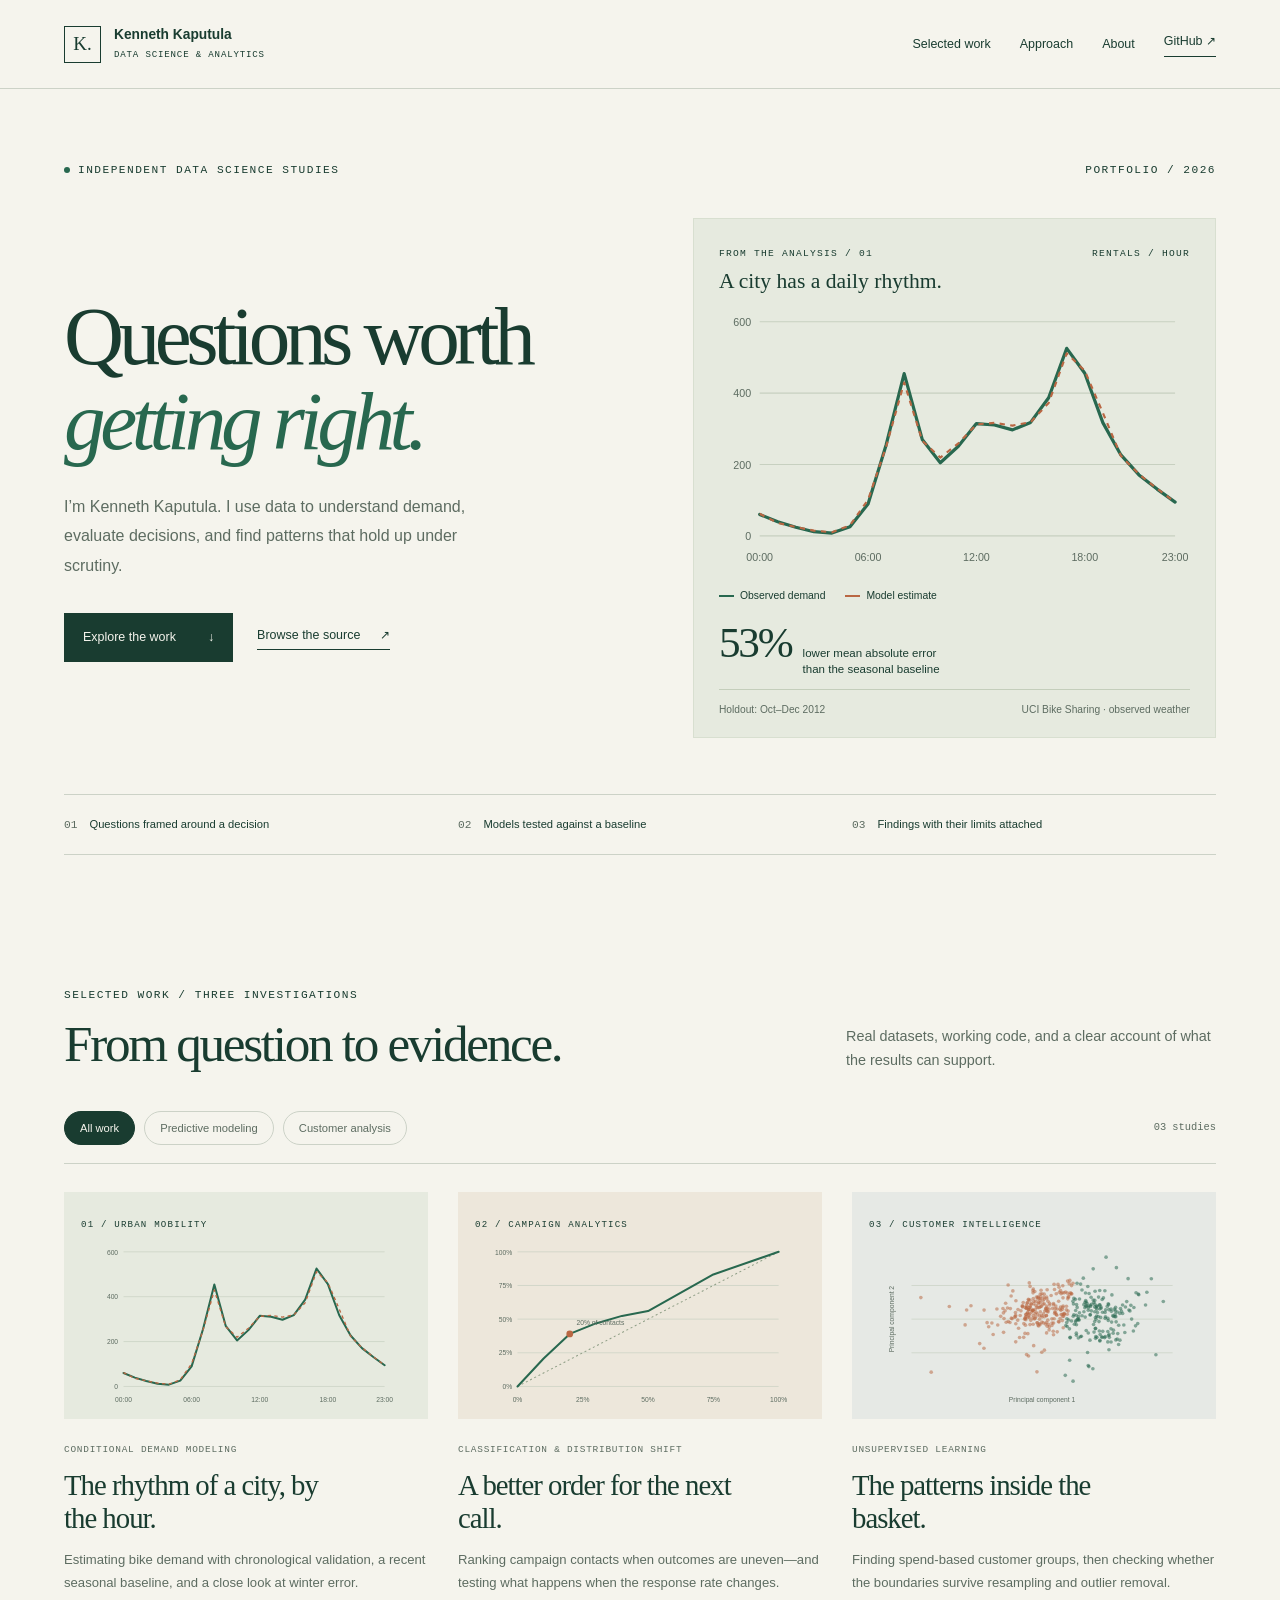
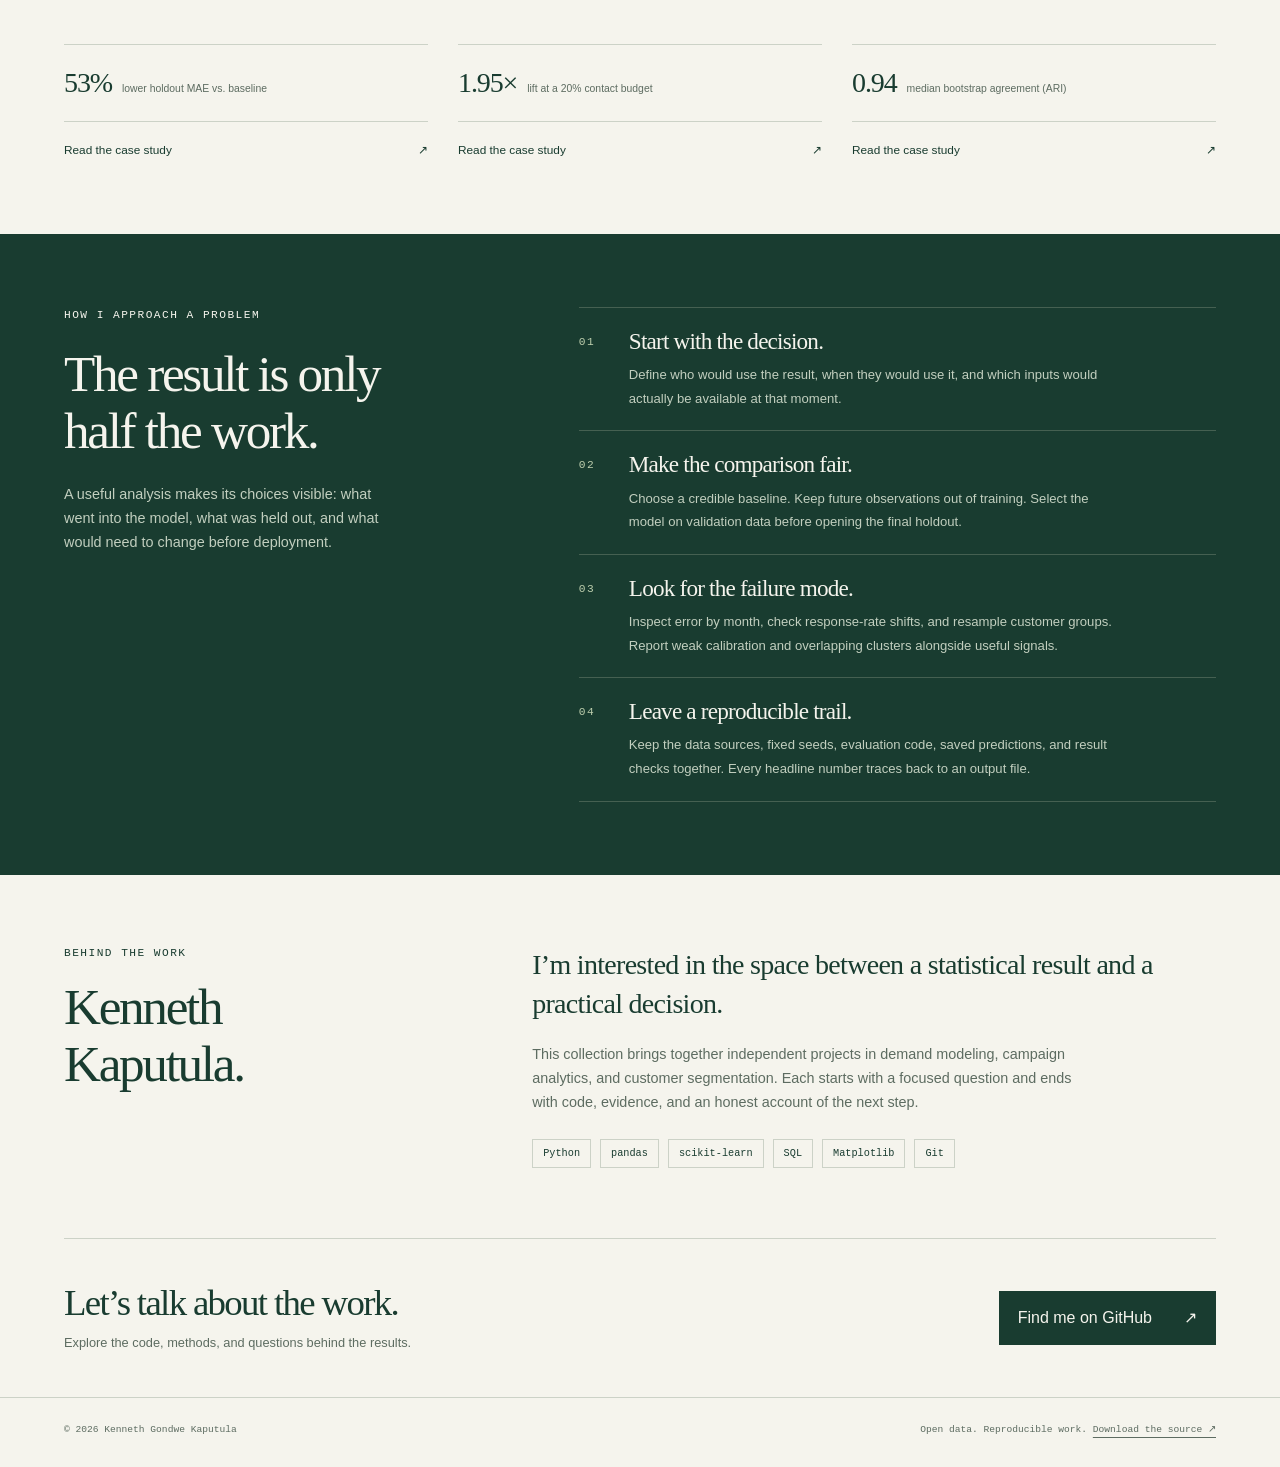
==== docs/index.html @ 3bc962b5 "Build data science portfolio with three reproducible studies" ====
<!doctype html><html lang="en"><head><meta charset="utf-8"><meta name="viewport" content="width=device-width,initial-scale=1"><title>Data science, with the evidence | Kenneth Kaputula</title><meta name="description" content="Three independent data science studies by Kenneth Kaputula. Demand modeling, campaign analytics, and customer segmentation with reproducible code and verified results."><meta name="theme-color" content="#193c30"><meta property="og:title" content="Data science, with the evidence | Kenneth Kaputula"><meta property="og:description" content="Three independent data science studies by Kenneth Kaputula. Demand modeling, campaign analytics, and customer segmentation with reproducible code and verified results."><meta property="og:type" content="website"><meta property="og:url" content="https://governorkaputula.github.io/data-science-portfolio/"><link rel="icon" href="favicon.svg" type="image/svg+xml"><link rel="stylesheet" href="styles.css"><script src="app.js" defer></script></head><body><a class="skip" href="#main">Skip to content</a><header class="header"><div class="wrap nav"><a class="brand" href="index.html" aria-label="Kenneth Kaputula, home"><span class="monogram" aria-hidden="true">K.</span><span>Kenneth Kaputula<small>Data science &amp; analytics</small></span></a><nav class="navlinks" aria-label="Main navigation"><a href="index.html#work">Selected work</a><a href="index.html#approach">Approach</a><a class="optional" href="index.html#about">About</a><a class="out" href="https://github.com/GovernorKaputula/data-science-portfolio" target="_blank" rel="noopener noreferrer">GitHub ↗</a></nav></div></header><main id="main"><div class="wrap"><section class="hero" aria-labelledby="hero-title"><div class="hero-meta eyebrow"><span><span class="dot"></span>Independent data science studies</span><span class="edition">Portfolio / 2026</span></div><div class="hero-grid"><div><h1 id="hero-title">Questions worth<br><em>getting right.</em></h1><p class="hero-intro">I’m Kenneth Kaputula. I use data to understand demand, evaluate decisions, and find patterns that hold up under scrutiny.</p><div class="hero-actions"><a class="button" href="#work">Explore the work <span aria-hidden="true">↓</span></a><a class="text-link" href="https://github.com/GovernorKaputula/data-science-portfolio" target="_blank" rel="noopener noreferrer">Browse the source <span aria-hidden="true">↗</span></a></div></div><figure class="visual"><div class="figure-top"><div><div class="eyebrow">From the analysis / 01</div><div class="figure-title">A city has a daily rhythm.</div></div><span class="eyebrow">Rentals / hour</span></div><svg class="chart" viewBox="0 0 440 260" role="img" aria-labelledby="hero-chart-title hero-chart-desc"><title id="hero-chart-title">Observed and modeled hourly bike demand</title><desc id="hero-chart-desc">Average hourly rentals in the October to December 2012 holdout. A morning peak and a larger evening peak are visible. The modeled profile follows both.</desc><line class="grid" x1="38" x2="426" y1="225.0" y2="225.0"/><text x="30" y="229.0" text-anchor="end">0</text><line class="grid" x1="38" x2="426" y1="158.33333333333334" y2="158.33333333333334"/><text x="30" y="162.33333333333334" text-anchor="end">200</text><line class="grid" x1="38" x2="426" y1="91.66666666666667" y2="91.66666666666667"/><text x="30" y="95.66666666666667" text-anchor="end">400</text><line class="grid" x1="38" x2="426" y1="25.0" y2="25.0"/><text x="30" y="29.0" text-anchor="end">600</text><text x="38.0" y="248" text-anchor="middle">00:00</text><text x="139.2173913043478" y="248" text-anchor="middle">06:00</text><text x="240.43478260869566" y="248" text-anchor="middle">12:00</text><text x="341.6521739130435" y="248" text-anchor="middle">18:00</text><text x="426.0" y="248" text-anchor="middle">23:00</text><polyline class="actual" points="38.00,204.97 54.87,211.86 71.74,216.91 88.61,221.10 105.48,222.36 122.35,216.37 139.22,195.14 156.09,140.08 172.96,73.46 189.83,134.88 206.70,156.71 223.57,141.33 240.43,120.10 257.30,121.43 274.17,125.97 291.04,118.99 307.91,96.04 324.78,49.81 341.65,73.05 358.52,119.21 375.39,149.38 392.26,168.03 409.13,181.28 426.00,193.51"/><polyline class="model" points="38.00,204.39 54.87,212.93 71.74,216.69 88.61,220.08 105.48,221.67 122.35,215.12 139.22,191.35 156.09,141.79 172.96,81.74 189.83,136.15 206.70,151.84 223.57,138.55 240.43,120.86 257.30,119.47 274.17,121.97 291.04,118.73 307.91,100.84 324.78,54.51 341.65,70.72 358.52,110.01 375.39,150.23 392.26,167.40 409.13,180.84 426.00,193.58"/></svg><div class="legend"><span>Observed demand</span><span class="orange">Model estimate</span></div><div class="hero-results"><strong>53%</strong><span>lower mean absolute error<br>than the seasonal baseline</span></div><figcaption class="figure-note"><span>Holdout: Oct–Dec 2012</span><span>UCI Bike Sharing · observed weather</span></figcaption></figure></div><div class="index-strip"><div><span>01</span>Questions framed around a decision</div><div><span>02</span>Models tested against a baseline</div><div><span>03</span>Findings with their limits attached</div></div></section><section class="section" id="work" aria-labelledby="work-title"><div class="section-head"><div><p class="eyebrow">Selected work / Three investigations</p><h2 id="work-title">From question to evidence.</h2></div><p>Real datasets, working code, and a clear account of what the results can support.</p></div><div class="filters" role="group" aria-label="Filter studies"><button class="filter" data-filter="all" aria-pressed="true">All work</button><button class="filter" data-filter="predictive" aria-pressed="false">Predictive modeling</button><button class="filter" data-filter="customer" aria-pressed="false">Customer analysis</button><span class="result-count" role="status" aria-live="polite">03 studies</span></div><div class="project-grid"><article class="project-card" data-category="predictive"><a class="card-art demand-art" href="demand.html" aria-label="Read The rhythm of a city, by the hour."><span class="eyebrow">01 / URBAN MOBILITY</span><svg class="chart" viewBox="0 0 440 260" role="img" aria-labelledby="card-demand-chart-title card-demand-chart-desc"><title id="card-demand-chart-title">Observed and modeled hourly bike demand</title><desc id="card-demand-chart-desc">Average hourly rentals in the October to December 2012 holdout. A morning peak and a larger evening peak are visible. The modeled profile follows both.</desc><line class="grid" x1="38" x2="426" y1="225.0" y2="225.0"/><text x="30" y="229.0" text-anchor="end">0</text><line class="grid" x1="38" x2="426" y1="158.33333333333334" y2="158.33333333333334"/><text x="30" y="162.33333333333334" text-anchor="end">200</text><line class="grid" x1="38" x2="426" y1="91.66666666666667" y2="91.66666666666667"/><text x="30" y="95.66666666666667" text-anchor="end">400</text><line class="grid" x1="38" x2="426" y1="25.0" y2="25.0"/><text x="30" y="29.0" text-anchor="end">600</text><text x="38.0" y="248" text-anchor="middle">00:00</text><text x="139.2173913043478" y="248" text-anchor="middle">06:00</text><text x="240.43478260869566" y="248" text-anchor="middle">12:00</text><text x="341.6521739130435" y="248" text-anchor="middle">18:00</text><text x="426.0" y="248" text-anchor="middle">23:00</text><polyline class="actual" points="38.00,204.97 54.87,211.86 71.74,216.91 88.61,221.10 105.48,222.36 122.35,216.37 139.22,195.14 156.09,140.08 172.96,73.46 189.83,134.88 206.70,156.71 223.57,141.33 240.43,120.10 257.30,121.43 274.17,125.97 291.04,118.99 307.91,96.04 324.78,49.81 341.65,73.05 358.52,119.21 375.39,149.38 392.26,168.03 409.13,181.28 426.00,193.51"/><polyline class="model" points="38.00,204.39 54.87,212.93 71.74,216.69 88.61,220.08 105.48,221.67 122.35,215.12 139.22,191.35 156.09,141.79 172.96,81.74 189.83,136.15 206.70,151.84 223.57,138.55 240.43,120.86 257.30,119.47 274.17,121.97 291.04,118.73 307.91,100.84 324.78,54.51 341.65,70.72 358.52,110.01 375.39,150.23 392.26,167.40 409.13,180.84 426.00,193.58"/></svg></a><div class="card-content"><div class="card-tag">Conditional demand modeling</div><h3><a href="demand.html">The rhythm of a city, by the hour.</a></h3><p>Estimating bike demand with chronological validation, a recent seasonal baseline, and a close look at winter error.</p><div class="card-metric"><strong>53%</strong><span>lower holdout MAE vs. baseline</span></div><a class="text-link" href="demand.html">Read the case study <span aria-hidden="true">↗</span></a></div></article><article class="project-card" data-category="predictive"><a class="card-art campaign-art" href="campaign.html" aria-label="Read A better order for the next call."><span class="eyebrow">02 / CAMPAIGN ANALYTICS</span><svg class="chart" viewBox="0 0 440 260" role="img" aria-labelledby="card-campaign-chart-title card-campaign-chart-desc"><title id="card-campaign-chart-title">Cumulative response gains</title><desc id="card-campaign-chart-desc">Selecting the highest-scoring 20 percent of holdout contacts captures 39 percent of observed responses. The diagonal represents random targeting.</desc><line class="grid" x1="38" x2="426" y1="225.0" y2="225.0"/><text x="30" y="229.0" text-anchor="end">0%</text><text x="38.0" y="248" text-anchor="middle">0%</text><line class="grid" x1="38" x2="426" y1="175.0" y2="175.0"/><text x="30" y="179.0" text-anchor="end">25%</text><text x="135.0" y="248" text-anchor="middle">25%</text><line class="grid" x1="38" x2="426" y1="125.0" y2="125.0"/><text x="30" y="129.0" text-anchor="end">50%</text><text x="232.0" y="248" text-anchor="middle">50%</text><line class="grid" x1="38" x2="426" y1="75.0" y2="75.0"/><text x="30" y="79.0" text-anchor="end">75%</text><text x="329.0" y="248" text-anchor="middle">75%</text><line class="grid" x1="38" x2="426" y1="25.0" y2="25.0"/><text x="30" y="29.0" text-anchor="end">100%</text><text x="426.0" y="248" text-anchor="middle">100%</text><line class="baseline" x1="38" x2="426" y1="225" y2="25"/><polyline class="actual" points="38,225 57.40,204.21 76.80,183.43 115.60,146.97 154.40,131.38 193.20,120.20 232.00,113.03 329.00,58.62 426.00,25.00"/><circle cx="115.60000000000001" cy="146.96850393700788" r="5" fill="#b96743"/><text x="125.60000000000001" y="133.96850393700788">20% of contacts</text></svg></a><div class="card-content"><div class="card-tag">Classification & distribution shift</div><h3><a href="campaign.html">A better order for the next call.</a></h3><p>Ranking campaign contacts when outcomes are uneven—and testing what happens when the response rate changes.</p><div class="card-metric"><strong>1.95×</strong><span>lift at a 20% contact budget</span></div><a class="text-link" href="campaign.html">Read the case study <span aria-hidden="true">↗</span></a></div></article><article class="project-card" data-category="customer"><a class="card-art segments-art" href="segments.html" aria-label="Read The patterns inside the basket."><span class="eyebrow">03 / CUSTOMER INTELLIGENCE</span><svg class="chart" viewBox="0 0 440 260" role="img" aria-labelledby="card-segments-chart-title card-segments-chart-desc"><title id="card-segments-chart-title">Two customer groups in spending space</title><desc id="card-segments-chart-desc">Two-dimensional principal component projection of 440 customer spend profiles. Green and terracotta show the two clusters. The projection retains 71.3 percent of variance; clusters overlap.</desc><line class="grid" x1="38" x2="426" y1="75.0" y2="75.0"/><line class="grid" x1="38" x2="426" y1="125.0" y2="125.0"/><line class="grid" x1="38" x2="426" y1="175.0" y2="175.0"/><circle cx="311.32" cy="122.61" r="2.7" fill="#28684f" opacity=".53"/><circle cx="313.37" cy="105.99" r="2.7" fill="#28684f" opacity=".53"/><circle cx="315.94" cy="92.25" r="2.7" fill="#28684f" opacity=".53"/><circle cx="234.71" cy="92.68" r="2.7" fill="#b96743" opacity=".53"/><circle cx="291.27" cy="81.72" r="2.7" fill="#28684f" opacity=".53"/><circle cx="294.15" cy="114.02" r="2.7" fill="#28684f" opacity=".53"/><circle cx="284.32" cy="125.71" r="2.7" fill="#28684f" opacity=".53"/><circle cx="303.43" cy="104.59" r="2.7" fill="#28684f" opacity=".53"/><circle cx="281.79" cy="129.03" r="2.7" fill="#28684f" opacity=".53"/><circle cx="339.70" cy="110.15" r="2.7" fill="#28684f" opacity=".53"/><circle cx="313.40" cy="105.65" r="2.7" fill="#28684f" opacity=".53"/><circle cx="234.05" cy="117.02" r="2.7" fill="#b96743" opacity=".53"/><circle cx="328.79" cy="106.09" r="2.7" fill="#28684f" opacity=".53"/><circle cx="310.27" cy="102.61" r="2.7" fill="#28684f" opacity=".53"/><circle cx="326.46" cy="111.16" r="2.7" fill="#28684f" opacity=".53"/><circle cx="241.45" cy="132.54" r="2.7" fill="#b96743" opacity=".53"/><circle cx="330.81" cy="149.24" r="2.7" fill="#28684f" opacity=".53"/><circle cx="268.20" cy="105.91" r="2.7" fill="#b96743" opacity=".53"/><circle cx="304.82" cy="92.46" r="2.7" fill="#28684f" opacity=".53"/><circle cx="282.34" cy="127.35" r="2.7" fill="#28684f" opacity=".53"/><circle cx="283.18" cy="103.36" r="2.7" fill="#28684f" opacity=".53"/><circle cx="210.49" cy="115.09" r="2.7" fill="#b96743" opacity=".53"/><circle cx="262.78" cy="75.35" r="2.7" fill="#b96743" opacity=".53"/><circle cx="359.82" cy="64.82" r="2.7" fill="#28684f" opacity=".53"/><circle cx="325.32" cy="82.91" r="2.7" fill="#28684f" opacity=".53"/><circle cx="283.04" cy="148.99" r="2.7" fill="#28684f" opacity=".53"/><circle cx="214.66" cy="107.53" r="2.7" fill="#b96743" opacity=".53"/><circle cx="206.15" cy="125.18" r="2.7" fill="#b96743" opacity=".53"/><circle cx="363.92" cy="104.47" r="2.7" fill="#28684f" opacity=".53"/><circle cx="243.53" cy="104.05" r="2.7" fill="#b96743" opacity=".53"/><circle cx="295.82" cy="100.04" r="2.7" fill="#28684f" opacity=".53"/><circle cx="262.05" cy="117.81" r="2.7" fill="#b96743" opacity=".53"/><circle cx="238.36" cy="129.92" r="2.7" fill="#b96743" opacity=".53"/><circle cx="260.25" cy="87.15" r="2.7" fill="#b96743" opacity=".53"/><circle cx="238.67" cy="145.49" r="2.7" fill="#b96743" opacity=".53"/><circle cx="309.20" cy="144.23" r="2.7" fill="#28684f" opacity=".53"/><circle cx="276.05" cy="87.74" r="2.7" fill="#b96743" opacity=".53"/><circle cx="319.55" cy="106.90" r="2.7" fill="#28684f" opacity=".53"/><circle cx="347.66" cy="156.23" r="2.7" fill="#28684f" opacity=".53"/><circle cx="181.55" cy="74.22" r="2.7" fill="#b96743" opacity=".53"/><circle cx="272.30" cy="72.31" r="2.7" fill="#b96743" opacity=".53"/><circle cx="281.44" cy="95.64" r="2.7" fill="#28684f" opacity=".53"/><circle cx="311.42" cy="153.57" r="2.7" fill="#28684f" opacity=".53"/><circle cx="334.49" cy="158.98" r="2.7" fill="#28684f" opacity=".53"/><circle cx="297.59" cy="141.96" r="2.7" fill="#28684f" opacity=".53"/><circle cx="357.77" cy="98.96" r="2.7" fill="#28684f" opacity=".53"/><circle cx="343.70" cy="114.42" r="2.7" fill="#28684f" opacity=".53"/><circle cx="394.32" cy="65.06" r="2.7" fill="#28684f" opacity=".53"/><circle cx="314.27" cy="115.13" r="2.7" fill="#28684f" opacity=".53"/><circle cx="361.00" cy="111.38" r="2.7" fill="#28684f" opacity=".53"/><circle cx="226.55" cy="101.98" r="2.7" fill="#b96743" opacity=".53"/><circle cx="282.90" cy="145.87" r="2.7" fill="#28684f" opacity=".53"/><circle cx="284.15" cy="107.61" r="2.7" fill="#28684f" opacity=".53"/><circle cx="321.74" cy="151.97" r="2.7" fill="#28684f" opacity=".53"/><circle cx="214.18" cy="96.83" r="2.7" fill="#b96743" opacity=".53"/><circle cx="279.25" cy="118.52" r="2.7" fill="#28684f" opacity=".53"/><circle cx="368.40" cy="107.74" r="2.7" fill="#28684f" opacity=".53"/><circle cx="337.58" cy="146.03" r="2.7" fill="#28684f" opacity=".53"/><circle cx="218.28" cy="123.40" r="2.7" fill="#b96743" opacity=".53"/><circle cx="308.47" cy="133.02" r="2.7" fill="#28684f" opacity=".53"/><circle cx="290.33" cy="150.49" r="2.7" fill="#28684f" opacity=".53"/><circle cx="387.71" cy="85.04" r="2.7" fill="#28684f" opacity=".53"/><circle cx="294.08" cy="103.54" r="2.7" fill="#28684f" opacity=".53"/><circle cx="330.32" cy="102.08" r="2.7" fill="#28684f" opacity=".53"/><circle cx="242.56" cy="110.00" r="2.7" fill="#b96743" opacity=".53"/><circle cx="401.12" cy="177.83" r="2.7" fill="#28684f" opacity=".53"/><circle cx="278.03" cy="217.10" r="2.7" fill="#28684f" opacity=".53"/><circle cx="312.29" cy="108.24" r="2.7" fill="#28684f" opacity=".53"/><circle cx="277.82" cy="98.43" r="2.7" fill="#28684f" opacity=".53"/><circle cx="225.95" cy="133.85" r="2.7" fill="#b96743" opacity=".53"/><circle cx="218.59" cy="85.89" r="2.7" fill="#b96743" opacity=".53"/><circle cx="299.92" cy="76.55" r="2.7" fill="#28684f" opacity=".53"/><circle cx="250.93" cy="114.14" r="2.7" fill="#b96743" opacity=".53"/><circle cx="270.60" cy="92.29" r="2.7" fill="#b96743" opacity=".53"/><circle cx="300.82" cy="108.26" r="2.7" fill="#28684f" opacity=".53"/><circle cx="51.90" cy="93.02" r="2.7" fill="#b96743" opacity=".53"/><circle cx="264.80" cy="117.38" r="2.7" fill="#b96743" opacity=".53"/><circle cx="349.95" cy="113.17" r="2.7" fill="#28684f" opacity=".53"/><circle cx="206.88" cy="123.18" r="2.7" fill="#b96743" opacity=".53"/><circle cx="271.50" cy="126.32" r="2.7" fill="#28684f" opacity=".53"/><circle cx="229.01" cy="133.15" r="2.7" fill="#b96743" opacity=".53"/><circle cx="331.36" cy="170.57" r="2.7" fill="#28684f" opacity=".53"/><circle cx="319.52" cy="108.83" r="2.7" fill="#28684f" opacity=".53"/><circle cx="222.72" cy="104.45" r="2.7" fill="#b96743" opacity=".53"/><circle cx="268.65" cy="129.96" r="2.7" fill="#28684f" opacity=".53"/><circle cx="412.10" cy="98.78" r="2.7" fill="#28684f" opacity=".53"/><circle cx="385.73" cy="104.07" r="2.7" fill="#28684f" opacity=".53"/><circle cx="293.29" cy="64.09" r="2.7" fill="#28684f" opacity=".53"/><circle cx="186.35" cy="123.50" r="2.7" fill="#b96743" opacity=".53"/><circle cx="262.05" cy="85.77" r="2.7" fill="#b96743" opacity=".53"/><circle cx="177.00" cy="112.72" r="2.7" fill="#b96743" opacity=".53"/><circle cx="238.77" cy="92.11" r="2.7" fill="#b96743" opacity=".53"/><circle cx="375.69" cy="88.83" r="2.7" fill="#28684f" opacity=".53"/><circle cx="213.00" cy="71.20" r="2.7" fill="#b96743" opacity=".53"/><circle cx="322.12" cy="143.12" r="2.7" fill="#28684f" opacity=".53"/><circle cx="273.00" cy="186.03" r="2.7" fill="#28684f" opacity=".53"/><circle cx="300.55" cy="194.04" r="2.7" fill="#28684f" opacity=".53"/><circle cx="145.63" cy="168.30" r="2.7" fill="#b96743" opacity=".53"/><circle cx="139.31" cy="161.33" r="2.7" fill="#b96743" opacity=".53"/><circle cx="212.86" cy="107.94" r="2.7" fill="#b96743" opacity=".53"/><circle cx="323.13" cy="93.47" r="2.7" fill="#28684f" opacity=".53"/><circle cx="337.16" cy="119.75" r="2.7" fill="#28684f" opacity=".53"/><circle cx="305.17" cy="112.82" r="2.7" fill="#28684f" opacity=".53"/><circle cx="273.27" cy="67.47" r="2.7" fill="#b96743" opacity=".53"/><circle cx="252.12" cy="115.46" r="2.7" fill="#b96743" opacity=".53"/><circle cx="221.68" cy="110.59" r="2.7" fill="#b96743" opacity=".53"/><circle cx="329.66" cy="143.36" r="2.7" fill="#28684f" opacity=".53"/><circle cx="330.88" cy="103.54" r="2.7" fill="#28684f" opacity=".53"/><circle cx="311.00" cy="139.00" r="2.7" fill="#28684f" opacity=".53"/><circle cx="299.61" cy="174.58" r="2.7" fill="#28684f" opacity=".53"/><circle cx="215.39" cy="101.90" r="2.7" fill="#b96743" opacity=".53"/><circle cx="334.52" cy="110.09" r="2.7" fill="#28684f" opacity=".53"/><circle cx="239.50" cy="81.37" r="2.7" fill="#b96743" opacity=".53"/><circle cx="233.35" cy="97.81" r="2.7" fill="#b96743" opacity=".53"/><circle cx="204.00" cy="100.38" r="2.7" fill="#b96743" opacity=".53"/><circle cx="212.02" cy="111.04" r="2.7" fill="#b96743" opacity=".53"/><circle cx="231.93" cy="121.76" r="2.7" fill="#b96743" opacity=".53"/><circle cx="258.58" cy="110.39" r="2.7" fill="#b96743" opacity=".53"/><circle cx="225.89" cy="94.97" r="2.7" fill="#b96743" opacity=".53"/><circle cx="224.22" cy="107.11" r="2.7" fill="#b96743" opacity=".53"/><circle cx="219.42" cy="102.28" r="2.7" fill="#b96743" opacity=".53"/><circle cx="221.68" cy="123.78" r="2.7" fill="#b96743" opacity=".53"/><circle cx="119.89" cy="111.48" r="2.7" fill="#b96743" opacity=".53"/><circle cx="291.34" cy="120.02" r="2.7" fill="#28684f" opacity=".53"/><circle cx="231.79" cy="87.37" r="2.7" fill="#b96743" opacity=".53"/><circle cx="255.66" cy="73.39" r="2.7" fill="#b96743" opacity=".53"/><circle cx="211.95" cy="96.63" r="2.7" fill="#b96743" opacity=".53"/><circle cx="308.78" cy="100.42" r="2.7" fill="#28684f" opacity=".53"/><circle cx="266.46" cy="208.46" r="2.7" fill="#28684f" opacity=".53"/><circle cx="211.64" cy="95.64" r="2.7" fill="#b96743" opacity=".53"/><circle cx="209.83" cy="101.07" r="2.7" fill="#b96743" opacity=".53"/><circle cx="159.32" cy="147.82" r="2.7" fill="#b96743" opacity=".53"/><circle cx="240.48" cy="126.54" r="2.7" fill="#b96743" opacity=".53"/><circle cx="204.90" cy="131.65" r="2.7" fill="#b96743" opacity=".53"/><circle cx="207.02" cy="123.82" r="2.7" fill="#b96743" opacity=".53"/><circle cx="215.25" cy="126.82" r="2.7" fill="#b96743" opacity=".53"/><circle cx="298.84" cy="101.84" r="2.7" fill="#28684f" opacity=".53"/><circle cx="273.79" cy="152.01" r="2.7" fill="#28684f" opacity=".53"/><circle cx="269.38" cy="117.77" r="2.7" fill="#b96743" opacity=".53"/><circle cx="264.10" cy="120.46" r="2.7" fill="#b96743" opacity=".53"/><circle cx="279.25" cy="94.22" r="2.7" fill="#28684f" opacity=".53"/><circle cx="262.75" cy="107.31" r="2.7" fill="#b96743" opacity=".53"/><circle cx="207.30" cy="133.98" r="2.7" fill="#b96743" opacity=".53"/><circle cx="202.61" cy="105.04" r="2.7" fill="#b96743" opacity=".53"/><circle cx="242.49" cy="141.01" r="2.7" fill="#b96743" opacity=".53"/><circle cx="365.06" cy="124.92" r="2.7" fill="#28684f" opacity=".53"/><circle cx="211.15" cy="121.68" r="2.7" fill="#b96743" opacity=".53"/><circle cx="253.19" cy="118.13" r="2.7" fill="#b96743" opacity=".53"/><circle cx="174.57" cy="115.74" r="2.7" fill="#b96743" opacity=".53"/><circle cx="208.69" cy="104.64" r="2.7" fill="#b96743" opacity=".53"/><circle cx="218.35" cy="111.57" r="2.7" fill="#b96743" opacity=".53"/><circle cx="246.80" cy="130.75" r="2.7" fill="#b96743" opacity=".53"/><circle cx="216.57" cy="114.50" r="2.7" fill="#b96743" opacity=".53"/><circle cx="264.97" cy="117.79" r="2.7" fill="#b96743" opacity=".53"/><circle cx="67.29" cy="203.82" r="2.7" fill="#b96743" opacity=".53"/><circle cx="353.46" cy="133.73" r="2.7" fill="#28684f" opacity=".53"/><circle cx="329.69" cy="123.82" r="2.7" fill="#28684f" opacity=".53"/><circle cx="226.02" cy="107.94" r="2.7" fill="#b96743" opacity=".53"/><circle cx="312.98" cy="120.52" r="2.7" fill="#28684f" opacity=".53"/><circle cx="329.66" cy="158.86" r="2.7" fill="#28684f" opacity=".53"/><circle cx="312.12" cy="125.16" r="2.7" fill="#28684f" opacity=".53"/><circle cx="126.35" cy="105.16" r="2.7" fill="#b96743" opacity=".53"/><circle cx="230.05" cy="106.36" r="2.7" fill="#b96743" opacity=".53"/><circle cx="347.59" cy="116.53" r="2.7" fill="#28684f" opacity=".53"/><circle cx="296.03" cy="121.98" r="2.7" fill="#28684f" opacity=".53"/><circle cx="335.74" cy="89.03" r="2.7" fill="#28684f" opacity=".53"/><circle cx="317.85" cy="109.66" r="2.7" fill="#28684f" opacity=".53"/><circle cx="269.31" cy="136.00" r="2.7" fill="#28684f" opacity=".53"/><circle cx="175.41" cy="124.15" r="2.7" fill="#b96743" opacity=".53"/><circle cx="192.46" cy="115.31" r="2.7" fill="#b96743" opacity=".53"/><circle cx="325.84" cy="151.02" r="2.7" fill="#28684f" opacity=".53"/><circle cx="374.10" cy="131.59" r="2.7" fill="#28684f" opacity=".53"/><circle cx="300.62" cy="145.67" r="2.7" fill="#28684f" opacity=".53"/><circle cx="338.00" cy="141.41" r="2.7" fill="#28684f" opacity=".53"/><circle cx="237.18" cy="132.36" r="2.7" fill="#b96743" opacity=".53"/><circle cx="331.64" cy="147.72" r="2.7" fill="#28684f" opacity=".53"/><circle cx="270.22" cy="94.85" r="2.7" fill="#b96743" opacity=".53"/><circle cx="239.09" cy="94.63" r="2.7" fill="#b96743" opacity=".53"/><circle cx="250.66" cy="116.49" r="2.7" fill="#b96743" opacity=".53"/><circle cx="248.99" cy="101.80" r="2.7" fill="#b96743" opacity=".53"/><circle cx="300.58" cy="111.75" r="2.7" fill="#28684f" opacity=".53"/><circle cx="342.41" cy="48.55" r="2.7" fill="#28684f" opacity=".53"/><circle cx="317.85" cy="157.52" r="2.7" fill="#28684f" opacity=".53"/><circle cx="327.05" cy="32.90" r="2.7" fill="#28684f" opacity=".53"/><circle cx="224.39" cy="203.32" r="2.7" fill="#b96743" opacity=".53"/><circle cx="210.43" cy="116.33" r="2.7" fill="#b96743" opacity=".53"/><circle cx="199.48" cy="119.67" r="2.7" fill="#b96743" opacity=".53"/><circle cx="273.59" cy="152.76" r="2.7" fill="#28684f" opacity=".53"/><circle cx="310.24" cy="114.06" r="2.7" fill="#28684f" opacity=".53"/><circle cx="334.35" cy="139.20" r="2.7" fill="#28684f" opacity=".53"/><circle cx="213.55" cy="111.06" r="2.7" fill="#b96743" opacity=".53"/><circle cx="152.68" cy="136.35" r="2.7" fill="#b96743" opacity=".53"/><circle cx="218.73" cy="132.58" r="2.7" fill="#b96743" opacity=".53"/><circle cx="320.45" cy="151.54" r="2.7" fill="#28684f" opacity=".53"/><circle cx="228.28" cy="120.18" r="2.7" fill="#b96743" opacity=".53"/><circle cx="257.67" cy="85.10" r="2.7" fill="#b96743" opacity=".53"/><circle cx="269.94" cy="68.44" r="2.7" fill="#b96743" opacity=".53"/><circle cx="315.45" cy="121.07" r="2.7" fill="#28684f" opacity=".53"/><circle cx="252.43" cy="105.47" r="2.7" fill="#b96743" opacity=".53"/><circle cx="231.72" cy="129.44" r="2.7" fill="#b96743" opacity=".53"/><circle cx="340.71" cy="112.72" r="2.7" fill="#28684f" opacity=".53"/><circle cx="351.62" cy="104.01" r="2.7" fill="#28684f" opacity=".53"/><circle cx="289.22" cy="72.96" r="2.7" fill="#28684f" opacity=".53"/><circle cx="211.88" cy="179.83" r="2.7" fill="#b96743" opacity=".53"/><circle cx="192.43" cy="121.31" r="2.7" fill="#b96743" opacity=".53"/><circle cx="345.82" cy="134.16" r="2.7" fill="#28684f" opacity=".53"/><circle cx="192.95" cy="131.83" r="2.7" fill="#b96743" opacity=".53"/><circle cx="283.07" cy="133.27" r="2.7" fill="#28684f" opacity=".53"/><circle cx="287.07" cy="126.28" r="2.7" fill="#28684f" opacity=".53"/><circle cx="341.47" cy="121.35" r="2.7" fill="#28684f" opacity=".53"/><circle cx="219.60" cy="98.43" r="2.7" fill="#b96743" opacity=".53"/><circle cx="374.89" cy="87.84" r="2.7" fill="#28684f" opacity=".53"/><circle cx="218.07" cy="111.77" r="2.7" fill="#b96743" opacity=".53"/><circle cx="303.33" cy="118.68" r="2.7" fill="#28684f" opacity=".53"/><circle cx="316.56" cy="128.65" r="2.7" fill="#28684f" opacity=".53"/><circle cx="334.98" cy="113.45" r="2.7" fill="#28684f" opacity=".53"/><circle cx="367.63" cy="142.69" r="2.7" fill="#28684f" opacity=".53"/><circle cx="210.43" cy="100.50" r="2.7" fill="#b96743" opacity=".53"/><circle cx="344.46" cy="146.46" r="2.7" fill="#28684f" opacity=".53"/><circle cx="166.13" cy="133.65" r="2.7" fill="#b96743" opacity=".53"/><circle cx="184.82" cy="109.38" r="2.7" fill="#b96743" opacity=".53"/><circle cx="313.40" cy="152.03" r="2.7" fill="#28684f" opacity=".53"/><circle cx="211.68" cy="111.12" r="2.7" fill="#b96743" opacity=".53"/><circle cx="259.45" cy="107.03" r="2.7" fill="#b96743" opacity=".53"/><circle cx="187.36" cy="124.35" r="2.7" fill="#b96743" opacity=".53"/><circle cx="260.25" cy="118.25" r="2.7" fill="#b96743" opacity=".53"/><circle cx="297.63" cy="99.53" r="2.7" fill="#28684f" opacity=".53"/><circle cx="221.61" cy="117.06" r="2.7" fill="#b96743" opacity=".53"/><circle cx="210.84" cy="146.56" r="2.7" fill="#b96743" opacity=".53"/><circle cx="240.72" cy="98.50" r="2.7" fill="#b96743" opacity=".53"/><circle cx="275.50" cy="86.93" r="2.7" fill="#b96743" opacity=".53"/><circle cx="286.23" cy="126.07" r="2.7" fill="#28684f" opacity=".53"/><circle cx="236.03" cy="113.04" r="2.7" fill="#b96743" opacity=".53"/><circle cx="235.40" cy="171.08" r="2.7" fill="#b96743" opacity=".53"/><circle cx="245.45" cy="89.84" r="2.7" fill="#b96743" opacity=".53"/><circle cx="267.26" cy="134.62" r="2.7" fill="#28684f" opacity=".53"/><circle cx="213.00" cy="122.83" r="2.7" fill="#b96743" opacity=".53"/><circle cx="186.04" cy="90.65" r="2.7" fill="#b96743" opacity=".53"/><circle cx="157.41" cy="130.80" r="2.7" fill="#b96743" opacity=".53"/><circle cx="250.45" cy="81.05" r="2.7" fill="#b96743" opacity=".53"/><circle cx="257.22" cy="77.54" r="2.7" fill="#b96743" opacity=".53"/><circle cx="229.29" cy="100.44" r="2.7" fill="#b96743" opacity=".53"/><circle cx="214.00" cy="105.69" r="2.7" fill="#b96743" opacity=".53"/><circle cx="281.89" cy="112.11" r="2.7" fill="#28684f" opacity=".53"/><circle cx="313.40" cy="110.33" r="2.7" fill="#28684f" opacity=".53"/><circle cx="335.36" cy="129.44" r="2.7" fill="#28684f" opacity=".53"/><circle cx="229.36" cy="114.28" r="2.7" fill="#b96743" opacity=".53"/><circle cx="145.84" cy="111.61" r="2.7" fill="#b96743" opacity=".53"/><circle cx="253.85" cy="119.16" r="2.7" fill="#b96743" opacity=".53"/><circle cx="239.57" cy="109.03" r="2.7" fill="#b96743" opacity=".53"/><circle cx="222.86" cy="121.41" r="2.7" fill="#b96743" opacity=".53"/><circle cx="371.59" cy="85.77" r="2.7" fill="#28684f" opacity=".53"/><circle cx="235.09" cy="95.19" r="2.7" fill="#b96743" opacity=".53"/><circle cx="295.58" cy="108.14" r="2.7" fill="#28684f" opacity=".53"/><circle cx="301.83" cy="86.93" r="2.7" fill="#28684f" opacity=".53"/><circle cx="177.87" cy="101.45" r="2.7" fill="#b96743" opacity=".53"/><circle cx="262.05" cy="127.17" r="2.7" fill="#b96743" opacity=".53"/><circle cx="249.16" cy="103.64" r="2.7" fill="#b96743" opacity=".53"/><circle cx="249.82" cy="73.17" r="2.7" fill="#b96743" opacity=".53"/><circle cx="271.50" cy="91.97" r="2.7" fill="#b96743" opacity=".53"/><circle cx="257.29" cy="129.05" r="2.7" fill="#b96743" opacity=".53"/><circle cx="173.84" cy="109.21" r="2.7" fill="#b96743" opacity=".53"/><circle cx="218.55" cy="112.84" r="2.7" fill="#b96743" opacity=".53"/><circle cx="258.72" cy="124.21" r="2.7" fill="#b96743" opacity=".53"/><circle cx="343.63" cy="154.67" r="2.7" fill="#28684f" opacity=".53"/><circle cx="317.64" cy="82.45" r="2.7" fill="#28684f" opacity=".53"/><circle cx="340.22" cy="121.25" r="2.7" fill="#28684f" opacity=".53"/><circle cx="235.16" cy="87.90" r="2.7" fill="#b96743" opacity=".53"/><circle cx="325.56" cy="115.01" r="2.7" fill="#28684f" opacity=".53"/><circle cx="170.51" cy="120.87" r="2.7" fill="#b96743" opacity=".53"/><circle cx="178.67" cy="129.60" r="2.7" fill="#b96743" opacity=".53"/><circle cx="238.43" cy="119.79" r="2.7" fill="#b96743" opacity=".53"/><circle cx="272.65" cy="139.45" r="2.7" fill="#28684f" opacity=".53"/><circle cx="221.23" cy="83.95" r="2.7" fill="#b96743" opacity=".53"/><circle cx="242.77" cy="136.57" r="2.7" fill="#b96743" opacity=".53"/><circle cx="174.78" cy="144.64" r="2.7" fill="#b96743" opacity=".53"/><circle cx="266.95" cy="84.72" r="2.7" fill="#b96743" opacity=".53"/><circle cx="180.65" cy="108.38" r="2.7" fill="#b96743" opacity=".53"/><circle cx="229.60" cy="94.28" r="2.7" fill="#b96743" opacity=".53"/><circle cx="305.38" cy="103.10" r="2.7" fill="#28684f" opacity=".53"/><circle cx="235.47" cy="121.45" r="2.7" fill="#b96743" opacity=".53"/><circle cx="297.52" cy="105.14" r="2.7" fill="#28684f" opacity=".53"/><circle cx="259.41" cy="82.57" r="2.7" fill="#b96743" opacity=".53"/><circle cx="230.51" cy="82.02" r="2.7" fill="#b96743" opacity=".53"/><circle cx="277.89" cy="71.69" r="2.7" fill="#b96743" opacity=".53"/><circle cx="197.08" cy="138.56" r="2.7" fill="#b96743" opacity=".53"/><circle cx="225.26" cy="130.45" r="2.7" fill="#b96743" opacity=".53"/><circle cx="229.78" cy="91.95" r="2.7" fill="#b96743" opacity=".53"/><circle cx="195.87" cy="126.56" r="2.7" fill="#b96743" opacity=".53"/><circle cx="117.66" cy="133.55" r="2.7" fill="#b96743" opacity=".53"/><circle cx="256.39" cy="128.77" r="2.7" fill="#b96743" opacity=".53"/><circle cx="238.29" cy="111.99" r="2.7" fill="#b96743" opacity=".53"/><circle cx="259.90" cy="111.89" r="2.7" fill="#b96743" opacity=".53"/><circle cx="325.77" cy="123.85" r="2.7" fill="#28684f" opacity=".53"/><circle cx="263.23" cy="105.55" r="2.7" fill="#b96743" opacity=".53"/><circle cx="263.44" cy="137.81" r="2.7" fill="#b96743" opacity=".53"/><circle cx="235.27" cy="102.18" r="2.7" fill="#b96743" opacity=".53"/><circle cx="282.93" cy="119.20" r="2.7" fill="#28684f" opacity=".53"/><circle cx="303.71" cy="118.56" r="2.7" fill="#28684f" opacity=".53"/><circle cx="219.53" cy="164.43" r="2.7" fill="#b96743" opacity=".53"/><circle cx="297.21" cy="106.07" r="2.7" fill="#28684f" opacity=".53"/><circle cx="330.39" cy="127.03" r="2.7" fill="#28684f" opacity=".53"/><circle cx="311.59" cy="138.82" r="2.7" fill="#28684f" opacity=".53"/><circle cx="303.12" cy="156.25" r="2.7" fill="#28684f" opacity=".53"/><circle cx="354.95" cy="144.80" r="2.7" fill="#28684f" opacity=".53"/><circle cx="317.81" cy="156.53" r="2.7" fill="#28684f" opacity=".53"/><circle cx="341.19" cy="107.53" r="2.7" fill="#28684f" opacity=".53"/><circle cx="237.45" cy="109.50" r="2.7" fill="#b96743" opacity=".53"/><circle cx="224.32" cy="130.53" r="2.7" fill="#b96743" opacity=".53"/><circle cx="342.03" cy="129.05" r="2.7" fill="#28684f" opacity=".53"/><circle cx="218.94" cy="94.36" r="2.7" fill="#b96743" opacity=".53"/><circle cx="240.03" cy="113.27" r="2.7" fill="#b96743" opacity=".53"/><circle cx="317.08" cy="142.57" r="2.7" fill="#28684f" opacity=".53"/><circle cx="200.59" cy="112.66" r="2.7" fill="#b96743" opacity=".53"/><circle cx="262.16" cy="110.25" r="2.7" fill="#b96743" opacity=".53"/><circle cx="338.03" cy="120.89" r="2.7" fill="#28684f" opacity=".53"/><circle cx="207.12" cy="107.90" r="2.7" fill="#b96743" opacity=".53"/><circle cx="275.81" cy="127.78" r="2.7" fill="#28684f" opacity=".53"/><circle cx="233.67" cy="130.57" r="2.7" fill="#b96743" opacity=".53"/><circle cx="355.89" cy="107.05" r="2.7" fill="#28684f" opacity=".53"/><circle cx="246.59" cy="134.44" r="2.7" fill="#b96743" opacity=".53"/><circle cx="238.84" cy="105.51" r="2.7" fill="#b96743" opacity=".53"/><circle cx="223.07" cy="114.95" r="2.7" fill="#b96743" opacity=".53"/><circle cx="262.75" cy="121.17" r="2.7" fill="#b96743" opacity=".53"/><circle cx="229.08" cy="96.61" r="2.7" fill="#b96743" opacity=".53"/><circle cx="307.95" cy="50.25" r="2.7" fill="#28684f" opacity=".53"/><circle cx="218.14" cy="112.03" r="2.7" fill="#b96743" opacity=".53"/><circle cx="204.69" cy="152.05" r="2.7" fill="#b96743" opacity=".53"/><circle cx="229.39" cy="87.90" r="2.7" fill="#b96743" opacity=".53"/><circle cx="237.73" cy="108.87" r="2.7" fill="#b96743" opacity=".53"/><circle cx="233.53" cy="102.99" r="2.7" fill="#b96743" opacity=".53"/><circle cx="348.49" cy="109.36" r="2.7" fill="#28684f" opacity=".53"/><circle cx="225.99" cy="91.83" r="2.7" fill="#b96743" opacity=".53"/><circle cx="370.86" cy="134.93" r="2.7" fill="#28684f" opacity=".53"/><circle cx="218.90" cy="80.26" r="2.7" fill="#b96743" opacity=".53"/><circle cx="310.31" cy="97.20" r="2.7" fill="#28684f" opacity=".53"/><circle cx="207.89" cy="118.09" r="2.7" fill="#b96743" opacity=".53"/><circle cx="222.45" cy="98.64" r="2.7" fill="#b96743" opacity=".53"/><circle cx="192.85" cy="158.76" r="2.7" fill="#b96743" opacity=".53"/><circle cx="243.15" cy="101.37" r="2.7" fill="#b96743" opacity=".53"/><circle cx="318.30" cy="147.76" r="2.7" fill="#28684f" opacity=".53"/><circle cx="318.99" cy="122.45" r="2.7" fill="#28684f" opacity=".53"/><circle cx="311.84" cy="150.86" r="2.7" fill="#28684f" opacity=".53"/><circle cx="324.90" cy="152.38" r="2.7" fill="#28684f" opacity=".53"/><circle cx="207.92" cy="125.75" r="2.7" fill="#b96743" opacity=".53"/><circle cx="289.22" cy="151.10" r="2.7" fill="#28684f" opacity=".53"/><circle cx="321.84" cy="114.77" r="2.7" fill="#28684f" opacity=".53"/><circle cx="307.91" cy="96.51" r="2.7" fill="#28684f" opacity=".53"/><circle cx="246.63" cy="124.59" r="2.7" fill="#b96743" opacity=".53"/><circle cx="340.64" cy="117.48" r="2.7" fill="#28684f" opacity=".53"/><circle cx="212.54" cy="118.76" r="2.7" fill="#b96743" opacity=".53"/><circle cx="351.69" cy="116.61" r="2.7" fill="#28684f" opacity=".53"/><circle cx="198.54" cy="152.29" r="2.7" fill="#b96743" opacity=".53"/><circle cx="345.75" cy="162.77" r="2.7" fill="#28684f" opacity=".53"/><circle cx="269.70" cy="86.38" r="2.7" fill="#b96743" opacity=".53"/><circle cx="209.00" cy="177.64" r="2.7" fill="#b96743" opacity=".53"/><circle cx="94.18" cy="106.20" r="2.7" fill="#b96743" opacity=".53"/><circle cx="307.46" cy="198.68" r="2.7" fill="#28684f" opacity=".53"/><circle cx="278.66" cy="102.35" r="2.7" fill="#28684f" opacity=".53"/><circle cx="254.51" cy="143.84" r="2.7" fill="#b96743" opacity=".53"/><circle cx="230.89" cy="105.71" r="2.7" fill="#b96743" opacity=".53"/><circle cx="181.83" cy="128.57" r="2.7" fill="#b96743" opacity=".53"/><circle cx="226.82" cy="135.21" r="2.7" fill="#b96743" opacity=".53"/><circle cx="248.99" cy="148.24" r="2.7" fill="#b96743" opacity=".53"/><circle cx="214.07" cy="133.08" r="2.7" fill="#b96743" opacity=".53"/><circle cx="310.10" cy="106.86" r="2.7" fill="#28684f" opacity=".53"/><circle cx="218.80" cy="119.65" r="2.7" fill="#b96743" opacity=".53"/><circle cx="184.23" cy="130.05" r="2.7" fill="#b96743" opacity=".53"/><circle cx="202.92" cy="106.97" r="2.7" fill="#b96743" opacity=".53"/><circle cx="150.32" cy="130.19" r="2.7" fill="#b96743" opacity=".53"/><circle cx="263.09" cy="93.39" r="2.7" fill="#b96743" opacity=".53"/><circle cx="225.95" cy="92.88" r="2.7" fill="#b96743" opacity=".53"/><circle cx="251.49" cy="109.36" r="2.7" fill="#b96743" opacity=".53"/><circle cx="296.79" cy="97.48" r="2.7" fill="#28684f" opacity=".53"/><circle cx="225.50" cy="117.50" r="2.7" fill="#b96743" opacity=".53"/><circle cx="206.60" cy="146.22" r="2.7" fill="#b96743" opacity=".53"/><circle cx="317.71" cy="104.25" r="2.7" fill="#28684f" opacity=".53"/><circle cx="226.79" cy="99.93" r="2.7" fill="#b96743" opacity=".53"/><circle cx="228.25" cy="131.93" r="2.7" fill="#b96743" opacity=".53"/><circle cx="285.89" cy="153.00" r="2.7" fill="#28684f" opacity=".53"/><circle cx="209.49" cy="107.15" r="2.7" fill="#b96743" opacity=".53"/><circle cx="223.59" cy="92.23" r="2.7" fill="#b96743" opacity=".53"/><circle cx="296.52" cy="86.24" r="2.7" fill="#28684f" opacity=".53"/><circle cx="228.14" cy="125.10" r="2.7" fill="#b96743" opacity=".53"/><circle cx="310.73" cy="83.62" r="2.7" fill="#28684f" opacity=".53"/><circle cx="202.89" cy="105.89" r="2.7" fill="#b96743" opacity=".53"/><circle cx="249.89" cy="124.49" r="2.7" fill="#b96743" opacity=".53"/><circle cx="216.23" cy="102.97" r="2.7" fill="#b96743" opacity=".53"/><circle cx="192.64" cy="119.22" r="2.7" fill="#b96743" opacity=".53"/><circle cx="208.72" cy="108.67" r="2.7" fill="#b96743" opacity=".53"/><circle cx="209.00" cy="109.19" r="2.7" fill="#b96743" opacity=".53"/><circle cx="231.34" cy="119.61" r="2.7" fill="#b96743" opacity=".53"/><circle cx="248.57" cy="142.99" r="2.7" fill="#b96743" opacity=".53"/><circle cx="253.05" cy="87.29" r="2.7" fill="#b96743" opacity=".53"/><circle cx="208.41" cy="117.95" r="2.7" fill="#b96743" opacity=".53"/><circle cx="213.73" cy="117.14" r="2.7" fill="#b96743" opacity=".53"/><circle cx="317.60" cy="103.58" r="2.7" fill="#28684f" opacity=".53"/><circle cx="193.12" cy="97.69" r="2.7" fill="#b96743" opacity=".53"/><circle cx="164.91" cy="110.01" r="2.7" fill="#b96743" opacity=".53"/><circle cx="191.18" cy="122.02" r="2.7" fill="#b96743" opacity=".53"/><circle cx="196.22" cy="110.82" r="2.7" fill="#b96743" opacity=".53"/><circle cx="214.14" cy="76.37" r="2.7" fill="#b96743" opacity=".53"/><circle cx="220.50" cy="124.74" r="2.7" fill="#b96743" opacity=".53"/><circle cx="279.94" cy="132.60" r="2.7" fill="#28684f" opacity=".53"/><circle cx="256.63" cy="98.41" r="2.7" fill="#b96743" opacity=".53"/><circle cx="208.06" cy="121.05" r="2.7" fill="#b96743" opacity=".53"/><circle cx="264.66" cy="85.95" r="2.7" fill="#b96743" opacity=".53"/><circle cx="331.19" cy="110.82" r="2.7" fill="#28684f" opacity=".53"/><circle cx="278.31" cy="120.68" r="2.7" fill="#28684f" opacity=".53"/><circle cx="287.59" cy="95.11" r="2.7" fill="#28684f" opacity=".53"/><circle cx="268.20" cy="111.32" r="2.7" fill="#b96743" opacity=".53"/><circle cx="254.30" cy="109.86" r="2.7" fill="#b96743" opacity=".53"/><circle cx="301.55" cy="195.52" r="2.7" fill="#28684f" opacity=".53"/><circle cx="274.18" cy="85.75" r="2.7" fill="#b96743" opacity=".53"/><circle cx="240.79" cy="114.22" r="2.7" fill="#b96743" opacity=".53"/><circle cx="303.92" cy="106.30" r="2.7" fill="#28684f" opacity=".53"/><circle cx="326.19" cy="121.43" r="2.7" fill="#28684f" opacity=".53"/><circle cx="310.24" cy="128.55" r="2.7" fill="#28684f" opacity=".53"/><circle cx="341.54" cy="155.90" r="2.7" fill="#28684f" opacity=".53"/><circle cx="264.80" cy="116.29" r="2.7" fill="#b96743" opacity=".53"/><circle cx="331.95" cy="152.09" r="2.7" fill="#28684f" opacity=".53"/><circle cx="300.30" cy="105.55" r="2.7" fill="#28684f" opacity=".53"/><circle cx="247.67" cy="109.07" r="2.7" fill="#b96743" opacity=".53"/><circle cx="270.67" cy="113.09" r="2.7" fill="#b96743" opacity=".53"/><circle cx="285.26" cy="124.25" r="2.7" fill="#28684f" opacity=".53"/><circle cx="218.42" cy="82.61" r="2.7" fill="#b96743" opacity=".53"/><circle cx="321.25" cy="95.78" r="2.7" fill="#28684f" opacity=".53"/><circle cx="275.81" cy="75.15" r="2.7" fill="#b96743" opacity=".53"/><circle cx="268.93" cy="124.59" r="2.7" fill="#28684f" opacity=".53"/><circle cx="239.68" cy="135.50" r="2.7" fill="#b96743" opacity=".53"/><circle cx="286.30" cy="121.37" r="2.7" fill="#28684f" opacity=".53"/><circle cx="273.41" cy="87.98" r="2.7" fill="#b96743" opacity=".53"/><circle cx="249.09" cy="130.86" r="2.7" fill="#b96743" opacity=".53"/><circle cx="238.29" cy="119.61" r="2.7" fill="#b96743" opacity=".53"/><circle cx="287.52" cy="115.68" r="2.7" fill="#28684f" opacity=".53"/><circle cx="283.94" cy="71.75" r="2.7" fill="#28684f" opacity=".53"/><circle cx="188.57" cy="83.08" r="2.7" fill="#b96743" opacity=".53"/><circle cx="362.49" cy="112.74" r="2.7" fill="#28684f" opacity=".53"/><circle cx="228.21" cy="107.65" r="2.7" fill="#b96743" opacity=".53"/><circle cx="231.55" cy="174.20" r="2.7" fill="#b96743" opacity=".53"/><text x="232.0" y="248" text-anchor="middle">Principal component 1</text><text transform="translate(12 125.0) rotate(-90)" text-anchor="middle">Principal component 2</text></svg></a><div class="card-content"><div class="card-tag">Unsupervised learning</div><h3><a href="segments.html">The patterns inside the basket.</a></h3><p>Finding spend-based customer groups, then checking whether the boundaries survive resampling and outlier removal.</p><div class="card-metric"><strong>0.94</strong><span>median bootstrap agreement (ARI)</span></div><a class="text-link" href="segments.html">Read the case study <span aria-hidden="true">↗</span></a></div></article></div></section></div><section id="approach" class="approach" aria-labelledby="approach-title"><div class="wrap approach-grid"><div><p class="eyebrow">How I approach a problem</p><h2 id="approach-title">The result is only<br>half the work.</h2><p class="approach-intro">A useful analysis makes its choices visible: what went into the model, what was held out, and what would need to change before deployment.</p></div><div><div class="method-row"><span class="eyebrow">01</span><div><h3>Start with the decision.</h3><p>Define who would use the result, when they would use it, and which inputs would actually be available at that moment.</p></div></div><div class="method-row"><span class="eyebrow">02</span><div><h3>Make the comparison fair.</h3><p>Choose a credible baseline. Keep future observations out of training. Select the model on validation data before opening the final holdout.</p></div></div><div class="method-row"><span class="eyebrow">03</span><div><h3>Look for the failure mode.</h3><p>Inspect error by month, check response-rate shifts, and resample customer groups. Report weak calibration and overlapping clusters alongside useful signals.</p></div></div><div class="method-row"><span class="eyebrow">04</span><div><h3>Leave a reproducible trail.</h3><p>Keep the data sources, fixed seeds, evaluation code, saved predictions, and result checks together. Every headline number traces back to an output file.</p></div></div></div></div></section><div class="wrap"><section id="about" class="section about" aria-labelledby="about-title"><div><p class="eyebrow">Behind the work</p><h2 id="about-title">Kenneth<br>Kaputula.</h2></div><div><p class="lead">I’m interested in the space between a statistical result and a practical decision.</p><p>This collection brings together independent projects in demand modeling, campaign analytics, and customer segmentation. Each starts with a focused question and ends with code, evidence, and an honest account of the next step.</p><div class="stack" aria-label="Tools used in these studies"><span>Python</span><span>pandas</span><span>scikit-learn</span><span>SQL</span><span>Matplotlib</span><span>Git</span></div></div></section><section class="contact" aria-label="Connect"><div><h2>Let’s talk about the work.</h2><p>Explore the code, methods, and questions behind the results.</p></div><a class="button" href="https://github.com/GovernorKaputula" target="_blank" rel="noopener noreferrer">Find me on GitHub <span aria-hidden="true">↗</span></a></section></div></main><footer class="footer"><div class="wrap"><span>© 2026 Kenneth Gondwe Kaputula</span><span>Open data. Reproducible work. <a href="downloads/portfolio-source.zip" download>Download the source ↗</a></span></div></footer></body></html>
---- docs/styles.css ----
@charset "UTF-8";
:root{--paper:#f5f4ed;--ink:#193c30;--muted:#5d6c61;--rule:#ccd2c7;--green:#28684f;--soft:#e6eadf;--orange:#b96743;--white:#fcfcf6;--serif:Georgia,'Times New Roman',serif;--mono:'Courier New',monospace}
*{box-sizing:border-box}html{scroll-behavior:auto;scroll-padding-top:95px}body{margin:0;background:var(--paper);color:var(--ink);font-family:Arial,Helvetica,sans-serif;font-size:16px;line-height:1.65}a{color:inherit;text-underline-offset:5px}button,input{font:inherit}button,a,input{touch-action:manipulation}button{cursor:pointer}a:focus-visible,button:focus-visible,input:focus-visible,summary:focus-visible{outline:3px solid var(--orange);outline-offset:5px}::selection{background:#d4dcc6}h1,h2,h3,p,figure{margin:0}h1,h2,h3{font-weight:400}h1,h2,.serif{font-family:var(--serif)}h1{font-size:clamp(3.6rem,6.5vw,6.8rem);line-height:1.02;letter-spacing:-.065em}h2{font-size:clamp(2.35rem,4vw,4.2rem);line-height:1.12;letter-spacing:-.045em}h3{font-family:var(--serif);font-size:2.2rem;line-height:1.13;letter-spacing:-.035em}p{max-width:70ch}.wrap{max-width:1352px;margin:0 auto;padding:0 64px}.eyebrow{font-family:var(--mono);font-size:.7rem;letter-spacing:.13em;text-transform:uppercase;line-height:1.6}.muted{color:var(--muted)}.skip{position:fixed;top:-60px;left:12px;background:var(--ink);color:white;padding:10px;z-index:100}.skip:focus{top:12px}.header{background:rgba(245,244,237,.96);border-bottom:1px solid var(--rule);position:sticky;top:0;z-index:20}.nav{min-height:88px;display:flex;align-items:center;justify-content:space-between;gap:20px}.brand{display:flex;align-items:center;gap:13px;text-decoration:none;font-size:.86rem;font-weight:600;line-height:1.2}.monogram{width:37px;height:37px;border:1px solid var(--ink);display:grid;place-items:center;font-family:var(--serif);font-size:19px;font-weight:400}.brand small{display:block;font-family:var(--mono);font-size:.57rem;letter-spacing:.09em;font-weight:400;margin-top:6px;text-transform:uppercase}.navlinks{display:flex;align-items:center;gap:29px;font-size:.78rem}.navlinks a{text-decoration:none}.navlinks a:hover{text-decoration:underline}.navlinks .out{border-bottom:1px solid var(--ink);padding-bottom:4px}.hero{padding-top:73px;padding-bottom:62px}.hero-meta{display:flex;justify-content:space-between;align-items:center;margin-bottom:38px}.dot{display:inline-block;width:6px;height:6px;border-radius:50%;background:var(--green);margin-right:8px}.hero-grid{display:grid;grid-template-columns:1.08fr 1fr;gap:64px;align-items:center}.hero h1 em{font-weight:400;color:var(--green)}.hero-intro{font-size:1rem;line-height:1.85;max-width:420px;margin-top:28px;color:var(--muted)}.hero-actions{display:flex;gap:24px;align-items:center;margin-top:33px;font-size:.78rem}.button{display:inline-flex;gap:32px;padding:13px 18px;align-items:center;background:var(--ink);color:var(--paper);text-decoration:none;border:1px solid var(--ink);transition:background .15s}.button:hover{background:var(--green)}.text-link{display:inline-flex;gap:20px;font-weight:500;text-decoration:none;border-bottom:1px solid currentColor;padding-bottom:3px}.visual{position:relative;background:var(--soft);padding:27px 25px 18px;border:1px solid #d8dfd0}.figure-top{display:flex;justify-content:space-between;align-items:flex-start;gap:15px}.figure-top .eyebrow{font-size:.6rem}.figure-title{font-family:var(--serif);font-size:1.35rem;margin-top:7px;line-height:1.25}.figure-note{margin-top:12px;padding-top:12px;border-top:1px solid #c4cebb;display:flex;justify-content:space-between;gap:15px;font-size:.64rem;color:var(--muted)}.chart{width:100%;display:block;overflow:visible}.chart text{font:10px Arial,sans-serif;fill:var(--muted)}.chart .grid{stroke:#c7d0c0;stroke-width:1}.chart .actual{fill:none;stroke:var(--green);stroke-width:3;stroke-linejoin:round;stroke-linecap:round}.chart .model{fill:none;stroke:var(--orange);stroke-width:2;stroke-dasharray:5 5;stroke-linejoin:round}.chart .baseline{stroke:#91a088;stroke-width:1.5;fill:none;stroke-dasharray:3 4}.legend{display:flex;gap:20px;align-items:center;margin-top:13px;font-size:.65rem}.legend span:before{content:'';display:inline-block;width:15px;height:2px;background:var(--green);margin-right:6px;vertical-align:middle}.legend .orange:before{background:var(--orange)}.hero-results{display:flex;align-items:baseline;gap:11px;margin-top:17px}.hero-results strong{font-family:var(--serif);font-size:2.7rem;line-height:1;font-weight:400;letter-spacing:-.05em}.hero-results span{font-size:.72rem;max-width:210px;line-height:1.4}.index-strip{display:grid;grid-template-columns:1fr 1fr 1fr;border-top:1px solid var(--rule);border-bottom:1px solid var(--rule);margin-top:56px;padding:20px 0;gap:30px;font-size:.7rem}.index-strip span{font-family:var(--mono);color:var(--muted);margin-right:12px}.section{padding-top:70px;padding-bottom:70px}.section-head{display:flex;justify-content:space-between;align-items:flex-end;gap:35px;margin-bottom:38px}.section-head h2{margin-top:10px}.section-head>p{max-width:370px;font-size:.9rem;color:var(--muted)}.filters{display:flex;gap:9px;align-items:center;border-bottom:1px solid var(--rule);padding-bottom:18px;margin-bottom:28px}.filter{border:1px solid var(--rule);border-radius:99px;background:transparent;color:var(--muted);padding:7px 15px;font-size:.7rem}.filter[aria-pressed=true]{background:var(--ink);border-color:var(--ink);color:var(--paper)}.result-count{margin-left:auto;font-family:var(--mono);font-size:.65rem;color:var(--muted)}.project-grid{display:grid;grid-template-columns:repeat(3,1fr);gap:30px}.project-card{display:flex;flex-direction:column;min-width:0}.project-card[hidden]{display:none}.card-art{display:block;min-height:218px;padding:17px 17px 9px;background:var(--soft);text-decoration:none;position:relative;overflow:hidden}.card-art .chart{height:175px}.card-art.campaign-art{background:#ede7db}.card-art.segments-art{background:#e6e9e5}.card-art .eyebrow{font-size:.57rem}.card-content{padding:23px 0 0}.card-tag{font-family:var(--mono);font-size:.59rem;text-transform:uppercase;letter-spacing:.08em;color:var(--muted);margin-bottom:11px}.card-content h3{font-size:1.8rem;max-width:280px}.card-content h3 a{text-decoration:none}.card-content h3 a:hover{text-decoration:underline}.card-content p{font-size:.82rem;line-height:1.75;color:var(--muted);margin-top:15px;min-height:72px}.card-metric{border-top:1px solid var(--rule);border-bottom:1px solid var(--rule);margin-top:23px;padding:15px 0;display:flex;align-items:baseline;gap:10px}.card-metric strong{font-size:1.75rem;font-family:var(--serif);font-weight:400;letter-spacing:-.04em}.card-metric span{font-size:.65rem;color:var(--muted)}.card-content .text-link{font-size:.74rem;margin-top:19px;display:flex;justify-content:space-between;border:0}.approach{background:var(--ink);color:var(--paper);padding:73px 0}.approach-grid{display:grid;grid-template-columns:1fr 1.5fr;gap:90px}.approach h2{margin-top:20px}.approach-intro{margin-top:24px;font-size:.9rem;color:#c2cfbf;max-width:330px}.method-row{display:grid;grid-template-columns:30px 1fr;gap:20px;padding:20px 0;border-top:1px solid #456051}.method-row:last-child{border-bottom:1px solid #456051}.method-row .eyebrow{color:#bdcead;margin-top:6px}.method-row h3{font-size:1.45rem}.method-row p{font-size:.82rem;line-height:1.8;color:#c2cfbf;margin-top:9px;max-width:490px}.about{display:grid;grid-template-columns:.7fr 1.3fr;gap:100px}.about h2{margin-top:15px}.about .lead{font-family:var(--serif);font-size:1.75rem;letter-spacing:-.025em;line-height:1.4}.about p+p{margin-top:20px;color:var(--muted);font-size:.9rem}.stack{display:flex;flex-wrap:wrap;gap:9px;margin-top:25px}.stack span{border:1px solid var(--rule);padding:5px 10px;font-family:var(--mono);font-size:.64rem}.contact{border-top:1px solid var(--rule);padding:43px 0;display:flex;justify-content:space-between;align-items:center;gap:25px}.contact h2{font-size:2.3rem}.contact p{font-size:.8rem;color:var(--muted);margin-top:9px}.footer{border-top:1px solid var(--rule);padding:24px 0 30px;font-family:var(--mono);font-size:.6rem;color:var(--muted)}.footer .wrap{display:flex;justify-content:space-between;gap:20px}.case-hero{padding:48px 0 50px;border-bottom:1px solid var(--rule)}.back{font-size:.75rem;display:inline-block;margin-bottom:43px;text-decoration:none}.back:hover{text-decoration:underline}.case-hero h1{max-width:980px;font-size:clamp(3rem,5.6vw,5.7rem);margin-top:17px}.case-intro{font-size:1.08rem;line-height:1.8;max-width:700px;color:var(--muted);margin-top:25px}.case-meta{display:flex;gap:30px;margin-top:28px;flex-wrap:wrap;font-family:var(--mono);font-size:.65rem}.case-layout{display:grid;grid-template-columns:220px 1fr;gap:70px;padding-top:48px;padding-bottom:70px}.case-aside{position:sticky;top:125px;align-self:start}.case-aside a{display:block;font-size:.75rem;margin-top:13px;text-decoration:none}.case-aside a:hover{text-decoration:underline}.case-aside .button{margin-top:30px;color:var(--paper);text-align:center}.case-body{min-width:0}.case-body>section{margin-bottom:52px}.case-body h2{font-size:2.5rem;margin-bottom:23px}.case-body h3{font-size:1.4rem;margin:24px 0 12px}.case-body p{font-size:.94rem;color:#445b4f;margin:15px 0;line-height:1.9}.metric-grid{display:grid;grid-template-columns:repeat(3,1fr);gap:20px;padding:25px 0;border-top:1px solid var(--rule);border-bottom:1px solid var(--rule);margin:29px 0}.metric-grid strong{display:block;font-family:var(--serif);font-size:2.7rem;font-weight:400;line-height:1.1;letter-spacing:-.04em}.metric-grid span{display:block;font-size:.7rem;color:var(--muted);margin-top:8px}.case-figure{background:var(--soft);padding:24px;margin:30px 0}.case-figure>figcaption{font-size:.7rem;margin-top:14px;color:var(--muted)}.case-figure .chart{max-height:370px}.note{padding:20px 23px;border-left:3px solid var(--orange);background:#ede8dc;margin:25px 0;font-size:.86rem;color:#4b574d}.table-wrap{overflow-x:auto}table{width:100%;border-collapse:collapse;font-size:.8rem;text-align:left}th{font-family:var(--mono);font-size:.65rem;font-weight:400;letter-spacing:.035em;color:var(--muted);padding:13px 12px 13px 0;border-bottom:1px solid var(--ink)}td{border-bottom:1px solid var(--rule);padding:13px 12px 13px 0}td:not(:first-child){font-variant-numeric:tabular-nums}details{border-top:1px solid var(--rule);border-bottom:1px solid var(--rule);padding:16px 0;margin:24px 0;font-size:.85rem}summary{cursor:pointer;font-weight:500}code{font-family:var(--mono);font-size:.8em}pre{background:#e9ece2;border:1px solid var(--rule);padding:20px;overflow:auto;font-size:.85rem;line-height:1.8}pre code{font-size:inherit}.resource-list{list-style:none;padding:0;margin:15px 0}.resource-list li{padding:10px 0;border-bottom:1px solid var(--rule);font-size:.83rem}.resource-list a{text-decoration:none;display:flex;justify-content:space-between;gap:15px}.resource-list a:hover{text-decoration:underline}.budget-control{background:var(--soft);padding:23px;margin-top:25px}.budget-control label{display:flex;justify-content:space-between;font-size:.8rem}.budget-control input{width:100%;accent-color:var(--green);margin-top:25px}.budget-numbers{display:flex;gap:40px;margin-top:19px}.budget-numbers strong{display:block;font-family:var(--serif);font-size:2rem;font-weight:400}.budget-numbers span{font-size:.66rem;color:var(--muted)}.next-case{border-top:1px solid var(--rule);padding-top:30px;display:flex;justify-content:space-between;align-items:center;gap:25px}.next-case h3{font-size:1.7rem;margin:9px 0 0}.next-case a{text-decoration:none}.source-note{font-size:.72rem!important;line-height:1.7!important}.visually-hidden{position:absolute;width:1px;height:1px;padding:0;margin:-1px;overflow:hidden;clip:rect(0,0,0,0);white-space:nowrap;border:0}
@media(min-width:1500px){.hero{padding-top:90px}.hero-grid{gap:85px}}
@media(max-width:1100px){.wrap{padding:0 36px}.hero-grid{gap:35px}.hero h1{font-size:5rem}.project-grid{gap:23px}.card-art{min-height:185px}.card-art .chart{height:147px}.approach-grid{gap:50px}.about{gap:55px}.case-layout{grid-template-columns:170px 1fr;gap:35px}}
@media(max-width:800px){.wrap{padding:0 25px}.nav{min-height:77px}.navlinks{gap:17px;font-size:.7rem}.navlinks .optional{display:none}.hero{padding-top:38px;padding-bottom:40px}.hero-meta{margin-bottom:29px}.hero-meta .edition{display:none}.hero-grid{grid-template-columns:1fr;gap:38px}.hero h1{font-size:clamp(3.5rem,10vw,5.6rem)}.hero-intro{max-width:540px}.hero .visual{max-width:620px}.index-strip{margin-top:35px;gap:18px;font-size:.6rem}.index-strip span{display:block;margin-bottom:5px}.section{padding-top:49px;padding-bottom:49px}.section-head{align-items:flex-start;gap:20px}.section-head>p{max-width:270px;font-size:.8rem}.project-grid{grid-template-columns:1fr}.project-card{display:grid;grid-template-columns:.9fr 1fr;gap:25px;border-bottom:1px solid var(--rule);padding-bottom:27px}.card-content{padding:0}.card-content h3{font-size:1.8rem}.card-content p{min-height:0;font-size:.8rem}.card-art{min-height:230px;align-self:start;display:flex;flex-direction:column;justify-content:space-between}.card-art .chart{height:180px}.card-metric{margin-top:16px}.approach{padding:50px 0}.approach-grid{grid-template-columns:1fr;gap:33px}.approach-intro{max-width:550px}.about{grid-template-columns:1fr;gap:30px}.contact h2{font-size:1.9rem}.case-layout{grid-template-columns:1fr;padding-top:35px}.case-aside{display:none}.case-body>section{margin-bottom:40px}.case-hero{padding:32px 0 38px}.case-hero h1{font-size:3.6rem}.back{margin-bottom:30px}.metric-grid strong{font-size:2.3rem}}
@media(max-width:520px){.wrap{padding:0 20px}.navlinks a:nth-child(2){display:none}.navlinks{gap:18px}.brand{font-size:.75rem;gap:8px}.brand small{font-size:.52rem}.monogram{height:32px;width:32px;font-size:17px}.hero h1{font-size:3.8rem}.hero-meta{font-size:.6rem}.hero-intro{font-size:.91rem}.hero-actions{gap:18px}.hero-actions .button{gap:19px}.visual{padding:20px 17px 15px}.figure-top .eyebrow{font-size:.53rem}.figure-title{font-size:1.15rem}.figure-note{font-size:.57rem}.index-strip{grid-template-columns:1fr;gap:10px;padding:16px 0}.index-strip span{display:inline-block;width:24px;margin:0}.section-head{flex-direction:column;gap:16px;margin-bottom:27px}.section-head>p{max-width:100%}.filters{flex-wrap:wrap;gap:7px}.filter{padding:6px 11px;font-size:.65rem}.result-count{display:none}.project-card{display:flex;gap:22px;padding-bottom:31px}.card-art{width:100%;min-height:225px}.card-art .chart{height:180px}.card-content h3{max-width:none;font-size:2rem}.card-content p{font-size:.85rem}.card-metric{margin-top:20px}.about .lead{font-size:1.5rem}.contact{flex-direction:column;align-items:flex-start;padding:34px 0}.contact .button{margin-top:8px}.footer .wrap{flex-direction:column;gap:5px}.case-hero h1{font-size:3.1rem}.case-intro{font-size:1rem}.case-meta{gap:15px;font-size:.58rem}.case-body h2{font-size:2rem}.case-body p{font-size:.88rem}.metric-grid{gap:12px}.metric-grid strong{font-size:2rem}.metric-grid span{font-size:.61rem}.case-figure{padding:16px}.budget-numbers{gap:23px}.next-case h3{font-size:1.4rem}.note{padding:16px 18px;font-size:.8rem}.figure-top{gap:8px}}
@media(prefers-reduced-motion:reduce){html{scroll-behavior:auto}*{transition:none!important}}
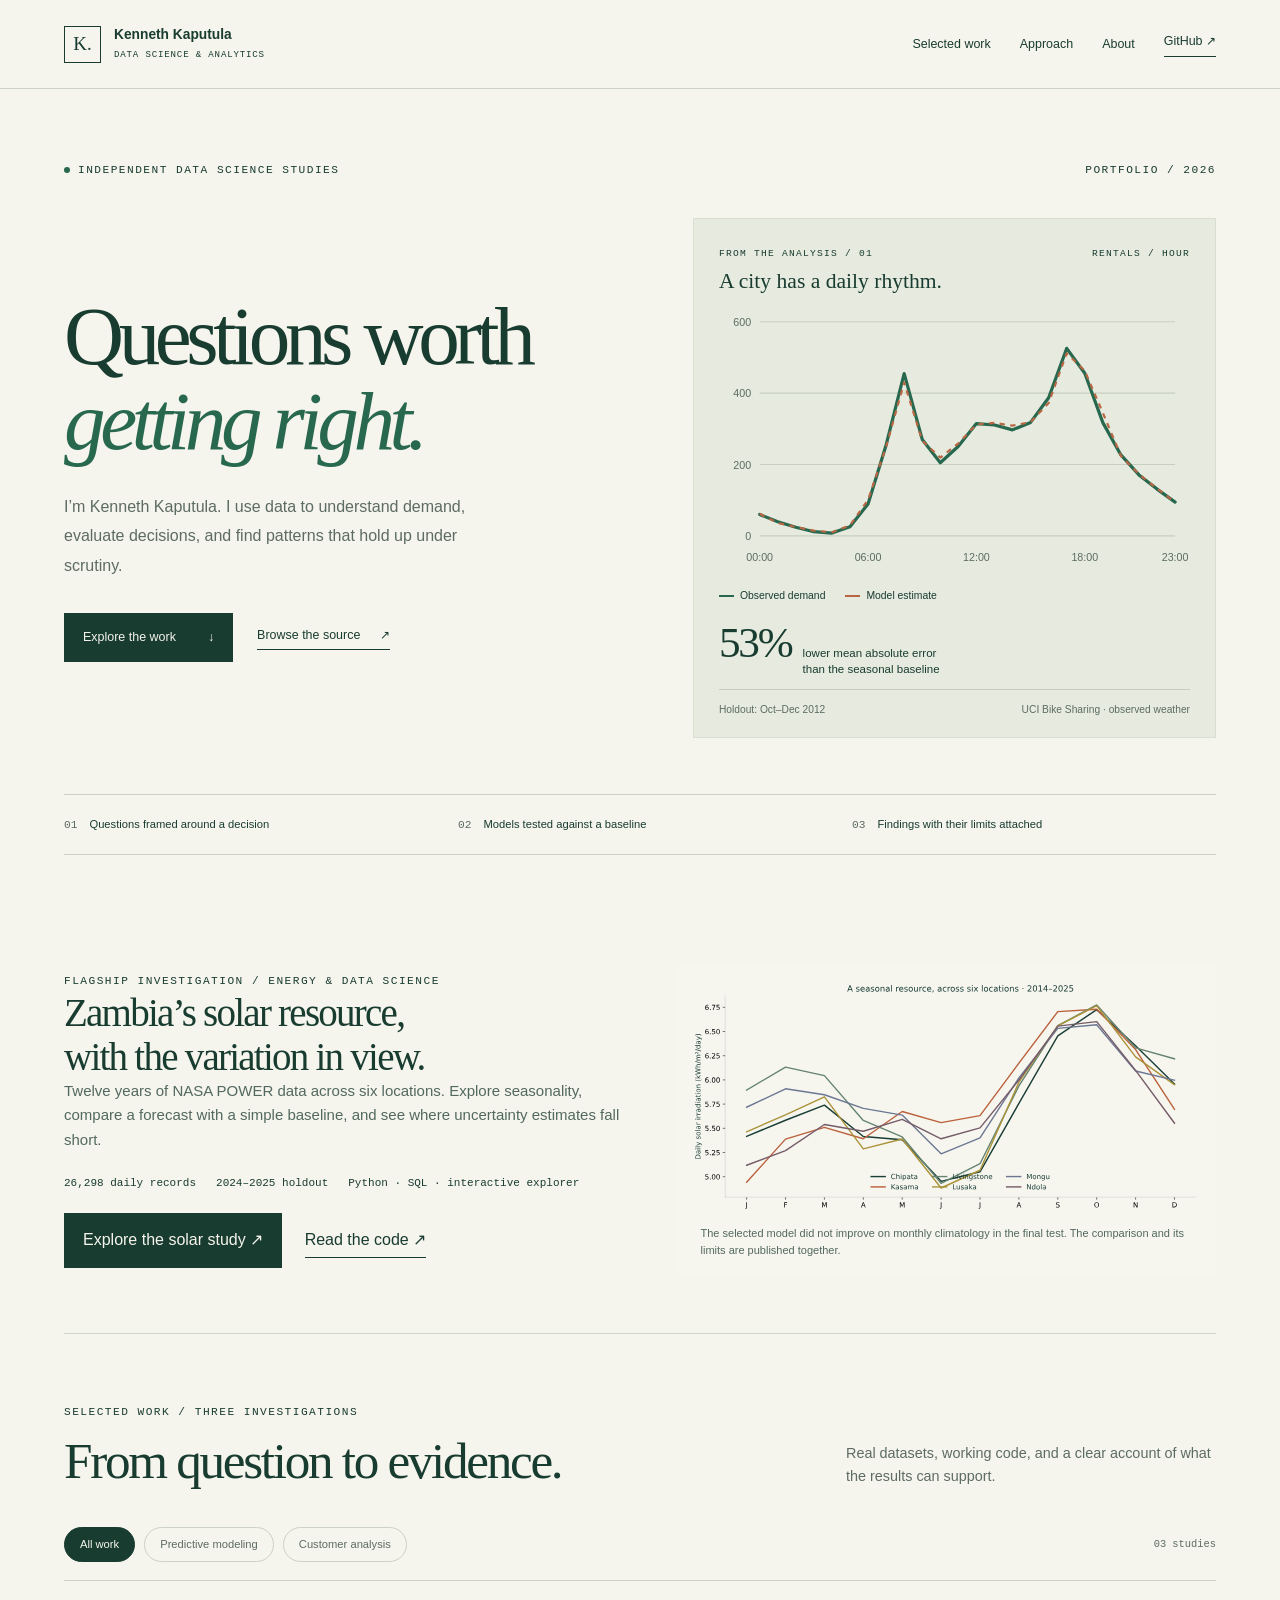
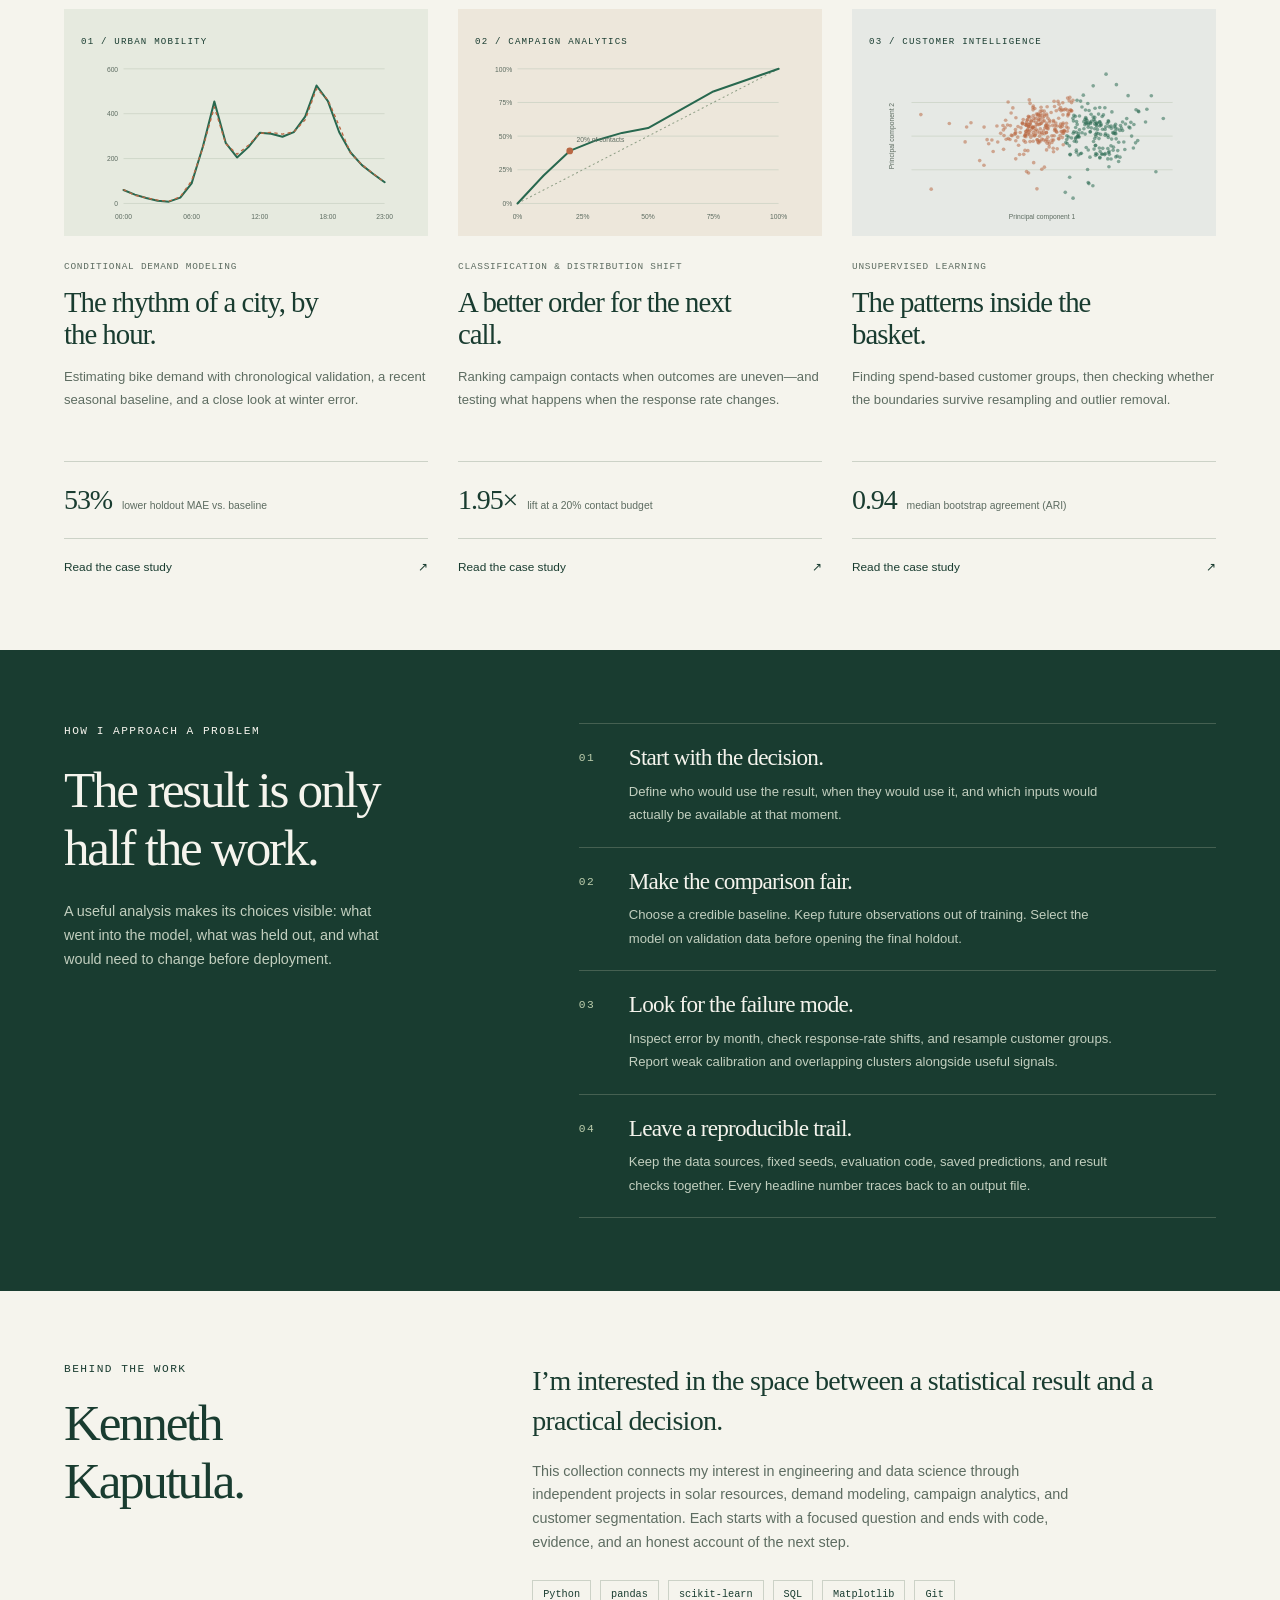
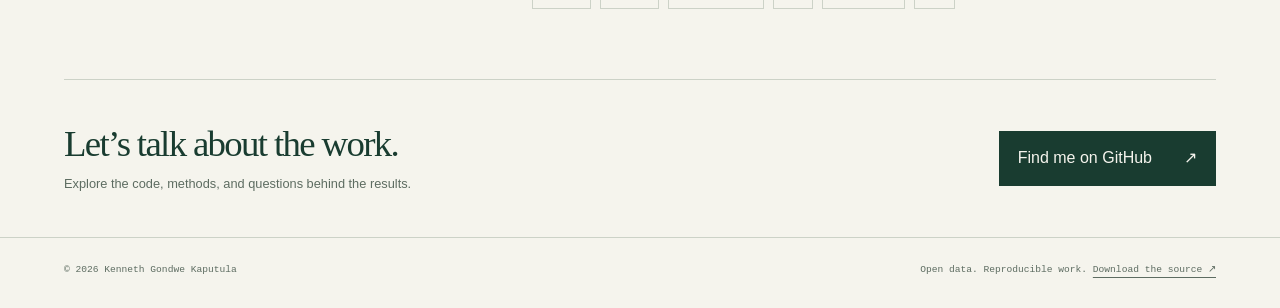
==== commit 1837b5c6: "Feature Zambia solar study and add automatic portfolio checks" ====
--- a/docs/index.html
+++ b/docs/index.html
@@ -1 +1 @@
-<!doctype html><html lang="en"><head><meta charset="utf-8"><meta name="viewport" content="width=device-width,initial-scale=1"><title>Data science, with the evidence | Kenneth Kaputula</title><meta name="description" content="Three independent data science studies by Kenneth Kaputula. Demand modeling, campaign analytics, and customer segmentation with reproducible code and verified results."><meta name="theme-color" content="#193c30"><meta property="og:title" content="Data science, with the evidence | Kenneth Kaputula"><meta property="og:description" content="Three independent data science studies by Kenneth Kaputula. Demand modeling, campaign analytics, and customer segmentation with reproducible code and verified results."><meta property="og:type" content="website"><meta property="og:url" content="https://governorkaputula.github.io/data-science-portfolio/"><link rel="icon" href="favicon.svg" type="image/svg+xml"><link rel="stylesheet" href="styles.css"><script src="app.js" defer></script></head><body><a class="skip" href="#main">Skip to content</a><header class="header"><div class="wrap nav"><a class="brand" href="index.html" aria-label="Kenneth Kaputula, home"><span class="monogram" aria-hidden="true">K.</span><span>Kenneth Kaputula<small>Data science &amp; analytics</small></span></a><nav class="navlinks" aria-label="Main navigation"><a href="index.html#work">Selected work</a><a href="index.html#approach">Approach</a><a class="optional" href="index.html#about">About</a><a class="out" href="https://github.com/GovernorKaputula/data-science-portfolio" target="_blank" rel="noopener noreferrer">GitHub ↗</a></nav></div></header><main id="main"><div class="wrap"><section class="hero" aria-labelledby="hero-title"><div class="hero-meta eyebrow"><span><span class="dot"></span>Independent data science studies</span><span class="edition">Portfolio / 2026</span></div><div class="hero-grid"><div><h1 id="hero-title">Questions worth<br><em>getting right.</em></h1><p class="hero-intro">I’m Kenneth Kaputula. I use data to understand demand, evaluate decisions, and find patterns that hold up under scrutiny.</p><div class="hero-actions"><a class="button" href="#work">Explore the work <span aria-hidden="true">↓</span></a><a class="text-link" href="https://github.com/GovernorKaputula/data-science-portfolio" target="_blank" rel="noopener noreferrer">Browse the source <span aria-hidden="true">↗</span></a></div></div><figure class="visual"><div class="figure-top"><div><div class="eyebrow">From the analysis / 01</div><div class="figure-title">A city has a daily rhythm.</div></div><span class="eyebrow">Rentals / hour</span></div><svg class="chart" viewBox="0 0 440 260" role="img" aria-labelledby="hero-chart-title hero-chart-desc"><title id="hero-chart-title">Observed and modeled hourly bike demand</title><desc id="hero-chart-desc">Average hourly rentals in the October to December 2012 holdout. A morning peak and a larger evening peak are visible. The modeled profile follows both.</desc><line class="grid" x1="38" x2="426" y1="225.0" y2="225.0"/><text x="30" y="229.0" text-anchor="end">0</text><line class="grid" x1="38" x2="426" y1="158.33333333333334" y2="158.33333333333334"/><text x="30" y="162.33333333333334" text-anchor="end">200</text><line class="grid" x1="38" x2="426" y1="91.66666666666667" y2="91.66666666666667"/><text x="30" y="95.66666666666667" text-anchor="end">400</text><line class="grid" x1="38" x2="426" y1="25.0" y2="25.0"/><text x="30" y="29.0" text-anchor="end">600</text><text x="38.0" y="248" text-anchor="middle">00:00</text><text x="139.2173913043478" y="248" text-anchor="middle">06:00</text><text x="240.43478260869566" y="248" text-anchor="middle">12:00</text><text x="341.6521739130435" y="248" text-anchor="middle">18:00</text><text x="426.0" y="248" text-anchor="middle">23:00</text><polyline class="actual" points="38.00,204.97 54.87,211.86 71.74,216.91 88.61,221.10 105.48,222.36 122.35,216.37 139.22,195.14 156.09,140.08 172.96,73.46 189.83,134.88 206.70,156.71 223.57,141.33 240.43,120.10 257.30,121.43 274.17,125.97 291.04,118.99 307.91,96.04 324.78,49.81 341.65,73.05 358.52,119.21 375.39,149.38 392.26,168.03 409.13,181.28 426.00,193.51"/><polyline class="model" points="38.00,204.39 54.87,212.93 71.74,216.69 88.61,220.08 105.48,221.67 122.35,215.12 139.22,191.35 156.09,141.79 172.96,81.74 189.83,136.15 206.70,151.84 223.57,138.55 240.43,120.86 257.30,119.47 274.17,121.97 291.04,118.73 307.91,100.84 324.78,54.51 341.65,70.72 358.52,110.01 375.39,150.23 392.26,167.40 409.13,180.84 426.00,193.58"/></svg><div class="legend"><span>Observed demand</span><span class="orange">Model estimate</span></div><div class="hero-results"><strong>53%</strong><span>lower mean absolute error<br>than the seasonal baseline</span></div><figcaption class="figure-note"><span>Holdout: Oct–Dec 2012</span><span>UCI Bike Sharing · observed weather</span></figcaption></figure></div><div class="index-strip"><div><span>01</span>Questions framed around a decision</div><div><span>02</span>Models tested against a baseline</div><div><span>03</span>Findings with their limits attached</div></div></section><section class="section" id="work" aria-labelledby="work-title"><div class="section-head"><div><p class="eyebrow">Selected work / Three investigations</p><h2 id="work-title">From question to evidence.</h2></div><p>Real datasets, working code, and a clear account of what the results can support.</p></div><div class="filters" role="group" aria-label="Filter studies"><button class="filter" data-filter="all" aria-pressed="true">All work</button><button class="filter" data-filter="predictive" aria-pressed="false">Predictive modeling</button><button class="filter" data-filter="customer" aria-pressed="false">Customer analysis</button><span class="result-count" role="status" aria-live="polite">03 studies</span></div><div class="project-grid"><article class="project-card" data-category="predictive"><a class="card-art demand-art" href="demand.html" aria-label="Read The rhythm of a city, by the hour."><span class="eyebrow">01 / URBAN MOBILITY</span><svg class="chart" viewBox="0 0 440 260" role="img" aria-labelledby="card-demand-chart-title card-demand-chart-desc"><title id="card-demand-chart-title">Observed and modeled hourly bike demand</title><desc id="card-demand-chart-desc">Average hourly rentals in the October to December 2012 holdout. A morning peak and a larger evening peak are visible. The modeled profile follows both.</desc><line class="grid" x1="38" x2="426" y1="225.0" y2="225.0"/><text x="30" y="229.0" text-anchor="end">0</text><line class="grid" x1="38" x2="426" y1="158.33333333333334" y2="158.33333333333334"/><text x="30" y="162.33333333333334" text-anchor="end">200</text><line class="grid" x1="38" x2="426" y1="91.66666666666667" y2="91.66666666666667"/><text x="30" y="95.66666666666667" text-anchor="end">400</text><line class="grid" x1="38" x2="426" y1="25.0" y2="25.0"/><text x="30" y="29.0" text-anchor="end">600</text><text x="38.0" y="248" text-anchor="middle">00:00</text><text x="139.2173913043478" y="248" text-anchor="middle">06:00</text><text x="240.43478260869566" y="248" text-anchor="middle">12:00</text><text x="341.6521739130435" y="248" text-anchor="middle">18:00</text><text x="426.0" y="248" text-anchor="middle">23:00</text><polyline class="actual" points="38.00,204.97 54.87,211.86 71.74,216.91 88.61,221.10 105.48,222.36 122.35,216.37 139.22,195.14 156.09,140.08 172.96,73.46 189.83,134.88 206.70,156.71 223.57,141.33 240.43,120.10 257.30,121.43 274.17,125.97 291.04,118.99 307.91,96.04 324.78,49.81 341.65,73.05 358.52,119.21 375.39,149.38 392.26,168.03 409.13,181.28 426.00,193.51"/><polyline class="model" points="38.00,204.39 54.87,212.93 71.74,216.69 88.61,220.08 105.48,221.67 122.35,215.12 139.22,191.35 156.09,141.79 172.96,81.74 189.83,136.15 206.70,151.84 223.57,138.55 240.43,120.86 257.30,119.47 274.17,121.97 291.04,118.73 307.91,100.84 324.78,54.51 341.65,70.72 358.52,110.01 375.39,150.23 392.26,167.40 409.13,180.84 426.00,193.58"/></svg></a><div class="card-content"><div class="card-tag">Conditional demand modeling</div><h3><a href="demand.html">The rhythm of a city, by the hour.</a></h3><p>Estimating bike demand with chronological validation, a recent seasonal baseline, and a close look at winter error.</p><div class="card-metric"><strong>53%</strong><span>lower holdout MAE vs. baseline</span></div><a class="text-link" href="demand.html">Read the case study <span aria-hidden="true">↗</span></a></div></article><article class="project-card" data-category="predictive"><a class="card-art campaign-art" href="campaign.html" aria-label="Read A better order for the next call."><span class="eyebrow">02 / CAMPAIGN ANALYTICS</span><svg class="chart" viewBox="0 0 440 260" role="img" aria-labelledby="card-campaign-chart-title card-campaign-chart-desc"><title id="card-campaign-chart-title">Cumulative response gains</title><desc id="card-campaign-chart-desc">Selecting the highest-scoring 20 percent of holdout contacts captures 39 percent of observed responses. The diagonal represents random targeting.</desc><line class="grid" x1="38" x2="426" y1="225.0" y2="225.0"/><text x="30" y="229.0" text-anchor="end">0%</text><text x="38.0" y="248" text-anchor="middle">0%</text><line class="grid" x1="38" x2="426" y1="175.0" y2="175.0"/><text x="30" y="179.0" text-anchor="end">25%</text><text x="135.0" y="248" text-anchor="middle">25%</text><line class="grid" x1="38" x2="426" y1="125.0" y2="125.0"/><text x="30" y="129.0" text-anchor="end">50%</text><text x="232.0" y="248" text-anchor="middle">50%</text><line class="grid" x1="38" x2="426" y1="75.0" y2="75.0"/><text x="30" y="79.0" text-anchor="end">75%</text><text x="329.0" y="248" text-anchor="middle">75%</text><line class="grid" x1="38" x2="426" y1="25.0" y2="25.0"/><text x="30" y="29.0" text-anchor="end">100%</text><text x="426.0" y="248" text-anchor="middle">100%</text><line class="baseline" x1="38" x2="426" y1="225" y2="25"/><polyline class="actual" points="38,225 57.40,204.21 76.80,183.43 115.60,146.97 154.40,131.38 193.20,120.20 232.00,113.03 329.00,58.62 426.00,25.00"/><circle cx="115.60000000000001" cy="146.96850393700788" r="5" fill="#b96743"/><text x="125.60000000000001" y="133.96850393700788">20% of contacts</text></svg></a><div class="card-content"><div class="card-tag">Classification & distribution shift</div><h3><a href="campaign.html">A better order for the next call.</a></h3><p>Ranking campaign contacts when outcomes are uneven—and testing what happens when the response rate changes.</p><div class="card-metric"><strong>1.95×</strong><span>lift at a 20% contact budget</span></div><a class="text-link" href="campaign.html">Read the case study <span aria-hidden="true">↗</span></a></div></article><article class="project-card" data-category="customer"><a class="card-art segments-art" href="segments.html" aria-label="Read The patterns inside the basket."><span class="eyebrow">03 / CUSTOMER INTELLIGENCE</span><svg class="chart" viewBox="0 0 440 260" role="img" aria-labelledby="card-segments-chart-title card-segments-chart-desc"><title id="card-segments-chart-title">Two customer groups in spending space</title><desc id="card-segments-chart-desc">Two-dimensional principal component projection of 440 customer spend profiles. Green and terracotta show the two clusters. The projection retains 71.3 percent of variance; clusters overlap.</desc><line class="grid" x1="38" x2="426" y1="75.0" y2="75.0"/><line class="grid" x1="38" x2="426" y1="125.0" y2="125.0"/><line class="grid" x1="38" x2="426" y1="175.0" y2="175.0"/><circle cx="311.32" cy="122.61" r="2.7" fill="#28684f" opacity=".53"/><circle cx="313.37" cy="105.99" r="2.7" fill="#28684f" opacity=".53"/><circle cx="315.94" cy="92.25" r="2.7" fill="#28684f" opacity=".53"/><circle cx="234.71" cy="92.68" r="2.7" fill="#b96743" opacity=".53"/><circle cx="291.27" cy="81.72" r="2.7" fill="#28684f" opacity=".53"/><circle cx="294.15" cy="114.02" r="2.7" fill="#28684f" opacity=".53"/><circle cx="284.32" cy="125.71" r="2.7" fill="#28684f" opacity=".53"/><circle cx="303.43" cy="104.59" r="2.7" fill="#28684f" opacity=".53"/><circle cx="281.79" cy="129.03" r="2.7" fill="#28684f" opacity=".53"/><circle cx="339.70" cy="110.15" r="2.7" fill="#28684f" opacity=".53"/><circle cx="313.40" cy="105.65" r="2.7" fill="#28684f" opacity=".53"/><circle cx="234.05" cy="117.02" r="2.7" fill="#b96743" opacity=".53"/><circle cx="328.79" cy="106.09" r="2.7" fill="#28684f" opacity=".53"/><circle cx="310.27" cy="102.61" r="2.7" fill="#28684f" opacity=".53"/><circle cx="326.46" cy="111.16" r="2.7" fill="#28684f" opacity=".53"/><circle cx="241.45" cy="132.54" r="2.7" fill="#b96743" opacity=".53"/><circle cx="330.81" cy="149.24" r="2.7" fill="#28684f" opacity=".53"/><circle cx="268.20" cy="105.91" r="2.7" fill="#b96743" opacity=".53"/><circle cx="304.82" cy="92.46" r="2.7" fill="#28684f" opacity=".53"/><circle cx="282.34" cy="127.35" r="2.7" fill="#28684f" opacity=".53"/><circle cx="283.18" cy="103.36" r="2.7" fill="#28684f" opacity=".53"/><circle cx="210.49" cy="115.09" r="2.7" fill="#b96743" opacity=".53"/><circle cx="262.78" cy="75.35" r="2.7" fill="#b96743" opacity=".53"/><circle cx="359.82" cy="64.82" r="2.7" fill="#28684f" opacity=".53"/><circle cx="325.32" cy="82.91" r="2.7" fill="#28684f" opacity=".53"/><circle cx="283.04" cy="148.99" r="2.7" fill="#28684f" opacity=".53"/><circle cx="214.66" cy="107.53" r="2.7" fill="#b96743" opacity=".53"/><circle cx="206.15" cy="125.18" r="2.7" fill="#b96743" opacity=".53"/><circle cx="363.92" cy="104.47" r="2.7" fill="#28684f" opacity=".53"/><circle cx="243.53" cy="104.05" r="2.7" fill="#b96743" opacity=".53"/><circle cx="295.82" cy="100.04" r="2.7" fill="#28684f" opacity=".53"/><circle cx="262.05" cy="117.81" r="2.7" fill="#b96743" opacity=".53"/><circle cx="238.36" cy="129.92" r="2.7" fill="#b96743" opacity=".53"/><circle cx="260.25" cy="87.15" r="2.7" fill="#b96743" opacity=".53"/><circle cx="238.67" cy="145.49" r="2.7" fill="#b96743" opacity=".53"/><circle cx="309.20" cy="144.23" r="2.7" fill="#28684f" opacity=".53"/><circle cx="276.05" cy="87.74" r="2.7" fill="#b96743" opacity=".53"/><circle cx="319.55" cy="106.90" r="2.7" fill="#28684f" opacity=".53"/><circle cx="347.66" cy="156.23" r="2.7" fill="#28684f" opacity=".53"/><circle cx="181.55" cy="74.22" r="2.7" fill="#b96743" opacity=".53"/><circle cx="272.30" cy="72.31" r="2.7" fill="#b96743" opacity=".53"/><circle cx="281.44" cy="95.64" r="2.7" fill="#28684f" opacity=".53"/><circle cx="311.42" cy="153.57" r="2.7" fill="#28684f" opacity=".53"/><circle cx="334.49" cy="158.98" r="2.7" fill="#28684f" opacity=".53"/><circle cx="297.59" cy="141.96" r="2.7" fill="#28684f" opacity=".53"/><circle cx="357.77" cy="98.96" r="2.7" fill="#28684f" opacity=".53"/><circle cx="343.70" cy="114.42" r="2.7" fill="#28684f" opacity=".53"/><circle cx="394.32" cy="65.06" r="2.7" fill="#28684f" opacity=".53"/><circle cx="314.27" cy="115.13" r="2.7" fill="#28684f" opacity=".53"/><circle cx="361.00" cy="111.38" r="2.7" fill="#28684f" opacity=".53"/><circle cx="226.55" cy="101.98" r="2.7" fill="#b96743" opacity=".53"/><circle cx="282.90" cy="145.87" r="2.7" fill="#28684f" opacity=".53"/><circle cx="284.15" cy="107.61" r="2.7" fill="#28684f" opacity=".53"/><circle cx="321.74" cy="151.97" r="2.7" fill="#28684f" opacity=".53"/><circle cx="214.18" cy="96.83" r="2.7" fill="#b96743" opacity=".53"/><circle cx="279.25" cy="118.52" r="2.7" fill="#28684f" opacity=".53"/><circle cx="368.40" cy="107.74" r="2.7" fill="#28684f" opacity=".53"/><circle cx="337.58" cy="146.03" r="2.7" fill="#28684f" opacity=".53"/><circle cx="218.28" cy="123.40" r="2.7" fill="#b96743" opacity=".53"/><circle cx="308.47" cy="133.02" r="2.7" fill="#28684f" opacity=".53"/><circle cx="290.33" cy="150.49" r="2.7" fill="#28684f" opacity=".53"/><circle cx="387.71" cy="85.04" r="2.7" fill="#28684f" opacity=".53"/><circle cx="294.08" cy="103.54" r="2.7" fill="#28684f" opacity=".53"/><circle cx="330.32" cy="102.08" r="2.7" fill="#28684f" opacity=".53"/><circle cx="242.56" cy="110.00" r="2.7" fill="#b96743" opacity=".53"/><circle cx="401.12" cy="177.83" r="2.7" fill="#28684f" opacity=".53"/><circle cx="278.03" cy="217.10" r="2.7" fill="#28684f" opacity=".53"/><circle cx="312.29" cy="108.24" r="2.7" fill="#28684f" opacity=".53"/><circle cx="277.82" cy="98.43" r="2.7" fill="#28684f" opacity=".53"/><circle cx="225.95" cy="133.85" r="2.7" fill="#b96743" opacity=".53"/><circle cx="218.59" cy="85.89" r="2.7" fill="#b96743" opacity=".53"/><circle cx="299.92" cy="76.55" r="2.7" fill="#28684f" opacity=".53"/><circle cx="250.93" cy="114.14" r="2.7" fill="#b96743" opacity=".53"/><circle cx="270.60" cy="92.29" r="2.7" fill="#b96743" opacity=".53"/><circle cx="300.82" cy="108.26" r="2.7" fill="#28684f" opacity=".53"/><circle cx="51.90" cy="93.02" r="2.7" fill="#b96743" opacity=".53"/><circle cx="264.80" cy="117.38" r="2.7" fill="#b96743" opacity=".53"/><circle cx="349.95" cy="113.17" r="2.7" fill="#28684f" opacity=".53"/><circle cx="206.88" cy="123.18" r="2.7" fill="#b96743" opacity=".53"/><circle cx="271.50" cy="126.32" r="2.7" fill="#28684f" opacity=".53"/><circle cx="229.01" cy="133.15" r="2.7" fill="#b96743" opacity=".53"/><circle cx="331.36" cy="170.57" r="2.7" fill="#28684f" opacity=".53"/><circle cx="319.52" cy="108.83" r="2.7" fill="#28684f" opacity=".53"/><circle cx="222.72" cy="104.45" r="2.7" fill="#b96743" opacity=".53"/><circle cx="268.65" cy="129.96" r="2.7" fill="#28684f" opacity=".53"/><circle cx="412.10" cy="98.78" r="2.7" fill="#28684f" opacity=".53"/><circle cx="385.73" cy="104.07" r="2.7" fill="#28684f" opacity=".53"/><circle cx="293.29" cy="64.09" r="2.7" fill="#28684f" opacity=".53"/><circle cx="186.35" cy="123.50" r="2.7" fill="#b96743" opacity=".53"/><circle cx="262.05" cy="85.77" r="2.7" fill="#b96743" opacity=".53"/><circle cx="177.00" cy="112.72" r="2.7" fill="#b96743" opacity=".53"/><circle cx="238.77" cy="92.11" r="2.7" fill="#b96743" opacity=".53"/><circle cx="375.69" cy="88.83" r="2.7" fill="#28684f" opacity=".53"/><circle cx="213.00" cy="71.20" r="2.7" fill="#b96743" opacity=".53"/><circle cx="322.12" cy="143.12" r="2.7" fill="#28684f" opacity=".53"/><circle cx="273.00" cy="186.03" r="2.7" fill="#28684f" opacity=".53"/><circle cx="300.55" cy="194.04" r="2.7" fill="#28684f" opacity=".53"/><circle cx="145.63" cy="168.30" r="2.7" fill="#b96743" opacity=".53"/><circle cx="139.31" cy="161.33" r="2.7" fill="#b96743" opacity=".53"/><circle cx="212.86" cy="107.94" r="2.7" fill="#b96743" opacity=".53"/><circle cx="323.13" cy="93.47" r="2.7" fill="#28684f" opacity=".53"/><circle cx="337.16" cy="119.75" r="2.7" fill="#28684f" opacity=".53"/><circle cx="305.17" cy="112.82" r="2.7" fill="#28684f" opacity=".53"/><circle cx="273.27" cy="67.47" r="2.7" fill="#b96743" opacity=".53"/><circle cx="252.12" cy="115.46" r="2.7" fill="#b96743" opacity=".53"/><circle cx="221.68" cy="110.59" r="2.7" fill="#b96743" opacity=".53"/><circle cx="329.66" cy="143.36" r="2.7" fill="#28684f" opacity=".53"/><circle cx="330.88" cy="103.54" r="2.7" fill="#28684f" opacity=".53"/><circle cx="311.00" cy="139.00" r="2.7" fill="#28684f" opacity=".53"/><circle cx="299.61" cy="174.58" r="2.7" fill="#28684f" opacity=".53"/><circle cx="215.39" cy="101.90" r="2.7" fill="#b96743" opacity=".53"/><circle cx="334.52" cy="110.09" r="2.7" fill="#28684f" opacity=".53"/><circle cx="239.50" cy="81.37" r="2.7" fill="#b96743" opacity=".53"/><circle cx="233.35" cy="97.81" r="2.7" fill="#b96743" opacity=".53"/><circle cx="204.00" cy="100.38" r="2.7" fill="#b96743" opacity=".53"/><circle cx="212.02" cy="111.04" r="2.7" fill="#b96743" opacity=".53"/><circle cx="231.93" cy="121.76" r="2.7" fill="#b96743" opacity=".53"/><circle cx="258.58" cy="110.39" r="2.7" fill="#b96743" opacity=".53"/><circle cx="225.89" cy="94.97" r="2.7" fill="#b96743" opacity=".53"/><circle cx="224.22" cy="107.11" r="2.7" fill="#b96743" opacity=".53"/><circle cx="219.42" cy="102.28" r="2.7" fill="#b96743" opacity=".53"/><circle cx="221.68" cy="123.78" r="2.7" fill="#b96743" opacity=".53"/><circle cx="119.89" cy="111.48" r="2.7" fill="#b96743" opacity=".53"/><circle cx="291.34" cy="120.02" r="2.7" fill="#28684f" opacity=".53"/><circle cx="231.79" cy="87.37" r="2.7" fill="#b96743" opacity=".53"/><circle cx="255.66" cy="73.39" r="2.7" fill="#b96743" opacity=".53"/><circle cx="211.95" cy="96.63" r="2.7" fill="#b96743" opacity=".53"/><circle cx="308.78" cy="100.42" r="2.7" fill="#28684f" opacity=".53"/><circle cx="266.46" cy="208.46" r="2.7" fill="#28684f" opacity=".53"/><circle cx="211.64" cy="95.64" r="2.7" fill="#b96743" opacity=".53"/><circle cx="209.83" cy="101.07" r="2.7" fill="#b96743" opacity=".53"/><circle cx="159.32" cy="147.82" r="2.7" fill="#b96743" opacity=".53"/><circle cx="240.48" cy="126.54" r="2.7" fill="#b96743" opacity=".53"/><circle cx="204.90" cy="131.65" r="2.7" fill="#b96743" opacity=".53"/><circle cx="207.02" cy="123.82" r="2.7" fill="#b96743" opacity=".53"/><circle cx="215.25" cy="126.82" r="2.7" fill="#b96743" opacity=".53"/><circle cx="298.84" cy="101.84" r="2.7" fill="#28684f" opacity=".53"/><circle cx="273.79" cy="152.01" r="2.7" fill="#28684f" opacity=".53"/><circle cx="269.38" cy="117.77" r="2.7" fill="#b96743" opacity=".53"/><circle cx="264.10" cy="120.46" r="2.7" fill="#b96743" opacity=".53"/><circle cx="279.25" cy="94.22" r="2.7" fill="#28684f" opacity=".53"/><circle cx="262.75" cy="107.31" r="2.7" fill="#b96743" opacity=".53"/><circle cx="207.30" cy="133.98" r="2.7" fill="#b96743" opacity=".53"/><circle cx="202.61" cy="105.04" r="2.7" fill="#b96743" opacity=".53"/><circle cx="242.49" cy="141.01" r="2.7" fill="#b96743" opacity=".53"/><circle cx="365.06" cy="124.92" r="2.7" fill="#28684f" opacity=".53"/><circle cx="211.15" cy="121.68" r="2.7" fill="#b96743" opacity=".53"/><circle cx="253.19" cy="118.13" r="2.7" fill="#b96743" opacity=".53"/><circle cx="174.57" cy="115.74" r="2.7" fill="#b96743" opacity=".53"/><circle cx="208.69" cy="104.64" r="2.7" fill="#b96743" opacity=".53"/><circle cx="218.35" cy="111.57" r="2.7" fill="#b96743" opacity=".53"/><circle cx="246.80" cy="130.75" r="2.7" fill="#b96743" opacity=".53"/><circle cx="216.57" cy="114.50" r="2.7" fill="#b96743" opacity=".53"/><circle cx="264.97" cy="117.79" r="2.7" fill="#b96743" opacity=".53"/><circle cx="67.29" cy="203.82" r="2.7" fill="#b96743" opacity=".53"/><circle cx="353.46" cy="133.73" r="2.7" fill="#28684f" opacity=".53"/><circle cx="329.69" cy="123.82" r="2.7" fill="#28684f" opacity=".53"/><circle cx="226.02" cy="107.94" r="2.7" fill="#b96743" opacity=".53"/><circle cx="312.98" cy="120.52" r="2.7" fill="#28684f" opacity=".53"/><circle cx="329.66" cy="158.86" r="2.7" fill="#28684f" opacity=".53"/><circle cx="312.12" cy="125.16" r="2.7" fill="#28684f" opacity=".53"/><circle cx="126.35" cy="105.16" r="2.7" fill="#b96743" opacity=".53"/><circle cx="230.05" cy="106.36" r="2.7" fill="#b96743" opacity=".53"/><circle cx="347.59" cy="116.53" r="2.7" fill="#28684f" opacity=".53"/><circle cx="296.03" cy="121.98" r="2.7" fill="#28684f" opacity=".53"/><circle cx="335.74" cy="89.03" r="2.7" fill="#28684f" opacity=".53"/><circle cx="317.85" cy="109.66" r="2.7" fill="#28684f" opacity=".53"/><circle cx="269.31" cy="136.00" r="2.7" fill="#28684f" opacity=".53"/><circle cx="175.41" cy="124.15" r="2.7" fill="#b96743" opacity=".53"/><circle cx="192.46" cy="115.31" r="2.7" fill="#b96743" opacity=".53"/><circle cx="325.84" cy="151.02" r="2.7" fill="#28684f" opacity=".53"/><circle cx="374.10" cy="131.59" r="2.7" fill="#28684f" opacity=".53"/><circle cx="300.62" cy="145.67" r="2.7" fill="#28684f" opacity=".53"/><circle cx="338.00" cy="141.41" r="2.7" fill="#28684f" opacity=".53"/><circle cx="237.18" cy="132.36" r="2.7" fill="#b96743" opacity=".53"/><circle cx="331.64" cy="147.72" r="2.7" fill="#28684f" opacity=".53"/><circle cx="270.22" cy="94.85" r="2.7" fill="#b96743" opacity=".53"/><circle cx="239.09" cy="94.63" r="2.7" fill="#b96743" opacity=".53"/><circle cx="250.66" cy="116.49" r="2.7" fill="#b96743" opacity=".53"/><circle cx="248.99" cy="101.80" r="2.7" fill="#b96743" opacity=".53"/><circle cx="300.58" cy="111.75" r="2.7" fill="#28684f" opacity=".53"/><circle cx="342.41" cy="48.55" r="2.7" fill="#28684f" opacity=".53"/><circle cx="317.85" cy="157.52" r="2.7" fill="#28684f" opacity=".53"/><circle cx="327.05" cy="32.90" r="2.7" fill="#28684f" opacity=".53"/><circle cx="224.39" cy="203.32" r="2.7" fill="#b96743" opacity=".53"/><circle cx="210.43" cy="116.33" r="2.7" fill="#b96743" opacity=".53"/><circle cx="199.48" cy="119.67" r="2.7" fill="#b96743" opacity=".53"/><circle cx="273.59" cy="152.76" r="2.7" fill="#28684f" opacity=".53"/><circle cx="310.24" cy="114.06" r="2.7" fill="#28684f" opacity=".53"/><circle cx="334.35" cy="139.20" r="2.7" fill="#28684f" opacity=".53"/><circle cx="213.55" cy="111.06" r="2.7" fill="#b96743" opacity=".53"/><circle cx="152.68" cy="136.35" r="2.7" fill="#b96743" opacity=".53"/><circle cx="218.73" cy="132.58" r="2.7" fill="#b96743" opacity=".53"/><circle cx="320.45" cy="151.54" r="2.7" fill="#28684f" opacity=".53"/><circle cx="228.28" cy="120.18" r="2.7" fill="#b96743" opacity=".53"/><circle cx="257.67" cy="85.10" r="2.7" fill="#b96743" opacity=".53"/><circle cx="269.94" cy="68.44" r="2.7" fill="#b96743" opacity=".53"/><circle cx="315.45" cy="121.07" r="2.7" fill="#28684f" opacity=".53"/><circle cx="252.43" cy="105.47" r="2.7" fill="#b96743" opacity=".53"/><circle cx="231.72" cy="129.44" r="2.7" fill="#b96743" opacity=".53"/><circle cx="340.71" cy="112.72" r="2.7" fill="#28684f" opacity=".53"/><circle cx="351.62" cy="104.01" r="2.7" fill="#28684f" opacity=".53"/><circle cx="289.22" cy="72.96" r="2.7" fill="#28684f" opacity=".53"/><circle cx="211.88" cy="179.83" r="2.7" fill="#b96743" opacity=".53"/><circle cx="192.43" cy="121.31" r="2.7" fill="#b96743" opacity=".53"/><circle cx="345.82" cy="134.16" r="2.7" fill="#28684f" opacity=".53"/><circle cx="192.95" cy="131.83" r="2.7" fill="#b96743" opacity=".53"/><circle cx="283.07" cy="133.27" r="2.7" fill="#28684f" opacity=".53"/><circle cx="287.07" cy="126.28" r="2.7" fill="#28684f" opacity=".53"/><circle cx="341.47" cy="121.35" r="2.7" fill="#28684f" opacity=".53"/><circle cx="219.60" cy="98.43" r="2.7" fill="#b96743" opacity=".53"/><circle cx="374.89" cy="87.84" r="2.7" fill="#28684f" opacity=".53"/><circle cx="218.07" cy="111.77" r="2.7" fill="#b96743" opacity=".53"/><circle cx="303.33" cy="118.68" r="2.7" fill="#28684f" opacity=".53"/><circle cx="316.56" cy="128.65" r="2.7" fill="#28684f" opacity=".53"/><circle cx="334.98" cy="113.45" r="2.7" fill="#28684f" opacity=".53"/><circle cx="367.63" cy="142.69" r="2.7" fill="#28684f" opacity=".53"/><circle cx="210.43" cy="100.50" r="2.7" fill="#b96743" opacity=".53"/><circle cx="344.46" cy="146.46" r="2.7" fill="#28684f" opacity=".53"/><circle cx="166.13" cy="133.65" r="2.7" fill="#b96743" opacity=".53"/><circle cx="184.82" cy="109.38" r="2.7" fill="#b96743" opacity=".53"/><circle cx="313.40" cy="152.03" r="2.7" fill="#28684f" opacity=".53"/><circle cx="211.68" cy="111.12" r="2.7" fill="#b96743" opacity=".53"/><circle cx="259.45" cy="107.03" r="2.7" fill="#b96743" opacity=".53"/><circle cx="187.36" cy="124.35" r="2.7" fill="#b96743" opacity=".53"/><circle cx="260.25" cy="118.25" r="2.7" fill="#b96743" opacity=".53"/><circle cx="297.63" cy="99.53" r="2.7" fill="#28684f" opacity=".53"/><circle cx="221.61" cy="117.06" r="2.7" fill="#b96743" opacity=".53"/><circle cx="210.84" cy="146.56" r="2.7" fill="#b96743" opacity=".53"/><circle cx="240.72" cy="98.50" r="2.7" fill="#b96743" opacity=".53"/><circle cx="275.50" cy="86.93" r="2.7" fill="#b96743" opacity=".53"/><circle cx="286.23" cy="126.07" r="2.7" fill="#28684f" opacity=".53"/><circle cx="236.03" cy="113.04" r="2.7" fill="#b96743" opacity=".53"/><circle cx="235.40" cy="171.08" r="2.7" fill="#b96743" opacity=".53"/><circle cx="245.45" cy="89.84" r="2.7" fill="#b96743" opacity=".53"/><circle cx="267.26" cy="134.62" r="2.7" fill="#28684f" opacity=".53"/><circle cx="213.00" cy="122.83" r="2.7" fill="#b96743" opacity=".53"/><circle cx="186.04" cy="90.65" r="2.7" fill="#b96743" opacity=".53"/><circle cx="157.41" cy="130.80" r="2.7" fill="#b96743" opacity=".53"/><circle cx="250.45" cy="81.05" r="2.7" fill="#b96743" opacity=".53"/><circle cx="257.22" cy="77.54" r="2.7" fill="#b96743" opacity=".53"/><circle cx="229.29" cy="100.44" r="2.7" fill="#b96743" opacity=".53"/><circle cx="214.00" cy="105.69" r="2.7" fill="#b96743" opacity=".53"/><circle cx="281.89" cy="112.11" r="2.7" fill="#28684f" opacity=".53"/><circle cx="313.40" cy="110.33" r="2.7" fill="#28684f" opacity=".53"/><circle cx="335.36" cy="129.44" r="2.7" fill="#28684f" opacity=".53"/><circle cx="229.36" cy="114.28" r="2.7" fill="#b96743" opacity=".53"/><circle cx="145.84" cy="111.61" r="2.7" fill="#b96743" opacity=".53"/><circle cx="253.85" cy="119.16" r="2.7" fill="#b96743" opacity=".53"/><circle cx="239.57" cy="109.03" r="2.7" fill="#b96743" opacity=".53"/><circle cx="222.86" cy="121.41" r="2.7" fill="#b96743" opacity=".53"/><circle cx="371.59" cy="85.77" r="2.7" fill="#28684f" opacity=".53"/><circle cx="235.09" cy="95.19" r="2.7" fill="#b96743" opacity=".53"/><circle cx="295.58" cy="108.14" r="2.7" fill="#28684f" opacity=".53"/><circle cx="301.83" cy="86.93" r="2.7" fill="#28684f" opacity=".53"/><circle cx="177.87" cy="101.45" r="2.7" fill="#b96743" opacity=".53"/><circle cx="262.05" cy="127.17" r="2.7" fill="#b96743" opacity=".53"/><circle cx="249.16" cy="103.64" r="2.7" fill="#b96743" opacity=".53"/><circle cx="249.82" cy="73.17" r="2.7" fill="#b96743" opacity=".53"/><circle cx="271.50" cy="91.97" r="2.7" fill="#b96743" opacity=".53"/><circle cx="257.29" cy="129.05" r="2.7" fill="#b96743" opacity=".53"/><circle cx="173.84" cy="109.21" r="2.7" fill="#b96743" opacity=".53"/><circle cx="218.55" cy="112.84" r="2.7" fill="#b96743" opacity=".53"/><circle cx="258.72" cy="124.21" r="2.7" fill="#b96743" opacity=".53"/><circle cx="343.63" cy="154.67" r="2.7" fill="#28684f" opacity=".53"/><circle cx="317.64" cy="82.45" r="2.7" fill="#28684f" opacity=".53"/><circle cx="340.22" cy="121.25" r="2.7" fill="#28684f" opacity=".53"/><circle cx="235.16" cy="87.90" r="2.7" fill="#b96743" opacity=".53"/><circle cx="325.56" cy="115.01" r="2.7" fill="#28684f" opacity=".53"/><circle cx="170.51" cy="120.87" r="2.7" fill="#b96743" opacity=".53"/><circle cx="178.67" cy="129.60" r="2.7" fill="#b96743" opacity=".53"/><circle cx="238.43" cy="119.79" r="2.7" fill="#b96743" opacity=".53"/><circle cx="272.65" cy="139.45" r="2.7" fill="#28684f" opacity=".53"/><circle cx="221.23" cy="83.95" r="2.7" fill="#b96743" opacity=".53"/><circle cx="242.77" cy="136.57" r="2.7" fill="#b96743" opacity=".53"/><circle cx="174.78" cy="144.64" r="2.7" fill="#b96743" opacity=".53"/><circle cx="266.95" cy="84.72" r="2.7" fill="#b96743" opacity=".53"/><circle cx="180.65" cy="108.38" r="2.7" fill="#b96743" opacity=".53"/><circle cx="229.60" cy="94.28" r="2.7" fill="#b96743" opacity=".53"/><circle cx="305.38" cy="103.10" r="2.7" fill="#28684f" opacity=".53"/><circle cx="235.47" cy="121.45" r="2.7" fill="#b96743" opacity=".53"/><circle cx="297.52" cy="105.14" r="2.7" fill="#28684f" opacity=".53"/><circle cx="259.41" cy="82.57" r="2.7" fill="#b96743" opacity=".53"/><circle cx="230.51" cy="82.02" r="2.7" fill="#b96743" opacity=".53"/><circle cx="277.89" cy="71.69" r="2.7" fill="#b96743" opacity=".53"/><circle cx="197.08" cy="138.56" r="2.7" fill="#b96743" opacity=".53"/><circle cx="225.26" cy="130.45" r="2.7" fill="#b96743" opacity=".53"/><circle cx="229.78" cy="91.95" r="2.7" fill="#b96743" opacity=".53"/><circle cx="195.87" cy="126.56" r="2.7" fill="#b96743" opacity=".53"/><circle cx="117.66" cy="133.55" r="2.7" fill="#b96743" opacity=".53"/><circle cx="256.39" cy="128.77" r="2.7" fill="#b96743" opacity=".53"/><circle cx="238.29" cy="111.99" r="2.7" fill="#b96743" opacity=".53"/><circle cx="259.90" cy="111.89" r="2.7" fill="#b96743" opacity=".53"/><circle cx="325.77" cy="123.85" r="2.7" fill="#28684f" opacity=".53"/><circle cx="263.23" cy="105.55" r="2.7" fill="#b96743" opacity=".53"/><circle cx="263.44" cy="137.81" r="2.7" fill="#b96743" opacity=".53"/><circle cx="235.27" cy="102.18" r="2.7" fill="#b96743" opacity=".53"/><circle cx="282.93" cy="119.20" r="2.7" fill="#28684f" opacity=".53"/><circle cx="303.71" cy="118.56" r="2.7" fill="#28684f" opacity=".53"/><circle cx="219.53" cy="164.43" r="2.7" fill="#b96743" opacity=".53"/><circle cx="297.21" cy="106.07" r="2.7" fill="#28684f" opacity=".53"/><circle cx="330.39" cy="127.03" r="2.7" fill="#28684f" opacity=".53"/><circle cx="311.59" cy="138.82" r="2.7" fill="#28684f" opacity=".53"/><circle cx="303.12" cy="156.25" r="2.7" fill="#28684f" opacity=".53"/><circle cx="354.95" cy="144.80" r="2.7" fill="#28684f" opacity=".53"/><circle cx="317.81" cy="156.53" r="2.7" fill="#28684f" opacity=".53"/><circle cx="341.19" cy="107.53" r="2.7" fill="#28684f" opacity=".53"/><circle cx="237.45" cy="109.50" r="2.7" fill="#b96743" opacity=".53"/><circle cx="224.32" cy="130.53" r="2.7" fill="#b96743" opacity=".53"/><circle cx="342.03" cy="129.05" r="2.7" fill="#28684f" opacity=".53"/><circle cx="218.94" cy="94.36" r="2.7" fill="#b96743" opacity=".53"/><circle cx="240.03" cy="113.27" r="2.7" fill="#b96743" opacity=".53"/><circle cx="317.08" cy="142.57" r="2.7" fill="#28684f" opacity=".53"/><circle cx="200.59" cy="112.66" r="2.7" fill="#b96743" opacity=".53"/><circle cx="262.16" cy="110.25" r="2.7" fill="#b96743" opacity=".53"/><circle cx="338.03" cy="120.89" r="2.7" fill="#28684f" opacity=".53"/><circle cx="207.12" cy="107.90" r="2.7" fill="#b96743" opacity=".53"/><circle cx="275.81" cy="127.78" r="2.7" fill="#28684f" opacity=".53"/><circle cx="233.67" cy="130.57" r="2.7" fill="#b96743" opacity=".53"/><circle cx="355.89" cy="107.05" r="2.7" fill="#28684f" opacity=".53"/><circle cx="246.59" cy="134.44" r="2.7" fill="#b96743" opacity=".53"/><circle cx="238.84" cy="105.51" r="2.7" fill="#b96743" opacity=".53"/><circle cx="223.07" cy="114.95" r="2.7" fill="#b96743" opacity=".53"/><circle cx="262.75" cy="121.17" r="2.7" fill="#b96743" opacity=".53"/><circle cx="229.08" cy="96.61" r="2.7" fill="#b96743" opacity=".53"/><circle cx="307.95" cy="50.25" r="2.7" fill="#28684f" opacity=".53"/><circle cx="218.14" cy="112.03" r="2.7" fill="#b96743" opacity=".53"/><circle cx="204.69" cy="152.05" r="2.7" fill="#b96743" opacity=".53"/><circle cx="229.39" cy="87.90" r="2.7" fill="#b96743" opacity=".53"/><circle cx="237.73" cy="108.87" r="2.7" fill="#b96743" opacity=".53"/><circle cx="233.53" cy="102.99" r="2.7" fill="#b96743" opacity=".53"/><circle cx="348.49" cy="109.36" r="2.7" fill="#28684f" opacity=".53"/><circle cx="225.99" cy="91.83" r="2.7" fill="#b96743" opacity=".53"/><circle cx="370.86" cy="134.93" r="2.7" fill="#28684f" opacity=".53"/><circle cx="218.90" cy="80.26" r="2.7" fill="#b96743" opacity=".53"/><circle cx="310.31" cy="97.20" r="2.7" fill="#28684f" opacity=".53"/><circle cx="207.89" cy="118.09" r="2.7" fill="#b96743" opacity=".53"/><circle cx="222.45" cy="98.64" r="2.7" fill="#b96743" opacity=".53"/><circle cx="192.85" cy="158.76" r="2.7" fill="#b96743" opacity=".53"/><circle cx="243.15" cy="101.37" r="2.7" fill="#b96743" opacity=".53"/><circle cx="318.30" cy="147.76" r="2.7" fill="#28684f" opacity=".53"/><circle cx="318.99" cy="122.45" r="2.7" fill="#28684f" opacity=".53"/><circle cx="311.84" cy="150.86" r="2.7" fill="#28684f" opacity=".53"/><circle cx="324.90" cy="152.38" r="2.7" fill="#28684f" opacity=".53"/><circle cx="207.92" cy="125.75" r="2.7" fill="#b96743" opacity=".53"/><circle cx="289.22" cy="151.10" r="2.7" fill="#28684f" opacity=".53"/><circle cx="321.84" cy="114.77" r="2.7" fill="#28684f" opacity=".53"/><circle cx="307.91" cy="96.51" r="2.7" fill="#28684f" opacity=".53"/><circle cx="246.63" cy="124.59" r="2.7" fill="#b96743" opacity=".53"/><circle cx="340.64" cy="117.48" r="2.7" fill="#28684f" opacity=".53"/><circle cx="212.54" cy="118.76" r="2.7" fill="#b96743" opacity=".53"/><circle cx="351.69" cy="116.61" r="2.7" fill="#28684f" opacity=".53"/><circle cx="198.54" cy="152.29" r="2.7" fill="#b96743" opacity=".53"/><circle cx="345.75" cy="162.77" r="2.7" fill="#28684f" opacity=".53"/><circle cx="269.70" cy="86.38" r="2.7" fill="#b96743" opacity=".53"/><circle cx="209.00" cy="177.64" r="2.7" fill="#b96743" opacity=".53"/><circle cx="94.18" cy="106.20" r="2.7" fill="#b96743" opacity=".53"/><circle cx="307.46" cy="198.68" r="2.7" fill="#28684f" opacity=".53"/><circle cx="278.66" cy="102.35" r="2.7" fill="#28684f" opacity=".53"/><circle cx="254.51" cy="143.84" r="2.7" fill="#b96743" opacity=".53"/><circle cx="230.89" cy="105.71" r="2.7" fill="#b96743" opacity=".53"/><circle cx="181.83" cy="128.57" r="2.7" fill="#b96743" opacity=".53"/><circle cx="226.82" cy="135.21" r="2.7" fill="#b96743" opacity=".53"/><circle cx="248.99" cy="148.24" r="2.7" fill="#b96743" opacity=".53"/><circle cx="214.07" cy="133.08" r="2.7" fill="#b96743" opacity=".53"/><circle cx="310.10" cy="106.86" r="2.7" fill="#28684f" opacity=".53"/><circle cx="218.80" cy="119.65" r="2.7" fill="#b96743" opacity=".53"/><circle cx="184.23" cy="130.05" r="2.7" fill="#b96743" opacity=".53"/><circle cx="202.92" cy="106.97" r="2.7" fill="#b96743" opacity=".53"/><circle cx="150.32" cy="130.19" r="2.7" fill="#b96743" opacity=".53"/><circle cx="263.09" cy="93.39" r="2.7" fill="#b96743" opacity=".53"/><circle cx="225.95" cy="92.88" r="2.7" fill="#b96743" opacity=".53"/><circle cx="251.49" cy="109.36" r="2.7" fill="#b96743" opacity=".53"/><circle cx="296.79" cy="97.48" r="2.7" fill="#28684f" opacity=".53"/><circle cx="225.50" cy="117.50" r="2.7" fill="#b96743" opacity=".53"/><circle cx="206.60" cy="146.22" r="2.7" fill="#b96743" opacity=".53"/><circle cx="317.71" cy="104.25" r="2.7" fill="#28684f" opacity=".53"/><circle cx="226.79" cy="99.93" r="2.7" fill="#b96743" opacity=".53"/><circle cx="228.25" cy="131.93" r="2.7" fill="#b96743" opacity=".53"/><circle cx="285.89" cy="153.00" r="2.7" fill="#28684f" opacity=".53"/><circle cx="209.49" cy="107.15" r="2.7" fill="#b96743" opacity=".53"/><circle cx="223.59" cy="92.23" r="2.7" fill="#b96743" opacity=".53"/><circle cx="296.52" cy="86.24" r="2.7" fill="#28684f" opacity=".53"/><circle cx="228.14" cy="125.10" r="2.7" fill="#b96743" opacity=".53"/><circle cx="310.73" cy="83.62" r="2.7" fill="#28684f" opacity=".53"/><circle cx="202.89" cy="105.89" r="2.7" fill="#b96743" opacity=".53"/><circle cx="249.89" cy="124.49" r="2.7" fill="#b96743" opacity=".53"/><circle cx="216.23" cy="102.97" r="2.7" fill="#b96743" opacity=".53"/><circle cx="192.64" cy="119.22" r="2.7" fill="#b96743" opacity=".53"/><circle cx="208.72" cy="108.67" r="2.7" fill="#b96743" opacity=".53"/><circle cx="209.00" cy="109.19" r="2.7" fill="#b96743" opacity=".53"/><circle cx="231.34" cy="119.61" r="2.7" fill="#b96743" opacity=".53"/><circle cx="248.57" cy="142.99" r="2.7" fill="#b96743" opacity=".53"/><circle cx="253.05" cy="87.29" r="2.7" fill="#b96743" opacity=".53"/><circle cx="208.41" cy="117.95" r="2.7" fill="#b96743" opacity=".53"/><circle cx="213.73" cy="117.14" r="2.7" fill="#b96743" opacity=".53"/><circle cx="317.60" cy="103.58" r="2.7" fill="#28684f" opacity=".53"/><circle cx="193.12" cy="97.69" r="2.7" fill="#b96743" opacity=".53"/><circle cx="164.91" cy="110.01" r="2.7" fill="#b96743" opacity=".53"/><circle cx="191.18" cy="122.02" r="2.7" fill="#b96743" opacity=".53"/><circle cx="196.22" cy="110.82" r="2.7" fill="#b96743" opacity=".53"/><circle cx="214.14" cy="76.37" r="2.7" fill="#b96743" opacity=".53"/><circle cx="220.50" cy="124.74" r="2.7" fill="#b96743" opacity=".53"/><circle cx="279.94" cy="132.60" r="2.7" fill="#28684f" opacity=".53"/><circle cx="256.63" cy="98.41" r="2.7" fill="#b96743" opacity=".53"/><circle cx="208.06" cy="121.05" r="2.7" fill="#b96743" opacity=".53"/><circle cx="264.66" cy="85.95" r="2.7" fill="#b96743" opacity=".53"/><circle cx="331.19" cy="110.82" r="2.7" fill="#28684f" opacity=".53"/><circle cx="278.31" cy="120.68" r="2.7" fill="#28684f" opacity=".53"/><circle cx="287.59" cy="95.11" r="2.7" fill="#28684f" opacity=".53"/><circle cx="268.20" cy="111.32" r="2.7" fill="#b96743" opacity=".53"/><circle cx="254.30" cy="109.86" r="2.7" fill="#b96743" opacity=".53"/><circle cx="301.55" cy="195.52" r="2.7" fill="#28684f" opacity=".53"/><circle cx="274.18" cy="85.75" r="2.7" fill="#b96743" opacity=".53"/><circle cx="240.79" cy="114.22" r="2.7" fill="#b96743" opacity=".53"/><circle cx="303.92" cy="106.30" r="2.7" fill="#28684f" opacity=".53"/><circle cx="326.19" cy="121.43" r="2.7" fill="#28684f" opacity=".53"/><circle cx="310.24" cy="128.55" r="2.7" fill="#28684f" opacity=".53"/><circle cx="341.54" cy="155.90" r="2.7" fill="#28684f" opacity=".53"/><circle cx="264.80" cy="116.29" r="2.7" fill="#b96743" opacity=".53"/><circle cx="331.95" cy="152.09" r="2.7" fill="#28684f" opacity=".53"/><circle cx="300.30" cy="105.55" r="2.7" fill="#28684f" opacity=".53"/><circle cx="247.67" cy="109.07" r="2.7" fill="#b96743" opacity=".53"/><circle cx="270.67" cy="113.09" r="2.7" fill="#b96743" opacity=".53"/><circle cx="285.26" cy="124.25" r="2.7" fill="#28684f" opacity=".53"/><circle cx="218.42" cy="82.61" r="2.7" fill="#b96743" opacity=".53"/><circle cx="321.25" cy="95.78" r="2.7" fill="#28684f" opacity=".53"/><circle cx="275.81" cy="75.15" r="2.7" fill="#b96743" opacity=".53"/><circle cx="268.93" cy="124.59" r="2.7" fill="#28684f" opacity=".53"/><circle cx="239.68" cy="135.50" r="2.7" fill="#b96743" opacity=".53"/><circle cx="286.30" cy="121.37" r="2.7" fill="#28684f" opacity=".53"/><circle cx="273.41" cy="87.98" r="2.7" fill="#b96743" opacity=".53"/><circle cx="249.09" cy="130.86" r="2.7" fill="#b96743" opacity=".53"/><circle cx="238.29" cy="119.61" r="2.7" fill="#b96743" opacity=".53"/><circle cx="287.52" cy="115.68" r="2.7" fill="#28684f" opacity=".53"/><circle cx="283.94" cy="71.75" r="2.7" fill="#28684f" opacity=".53"/><circle cx="188.57" cy="83.08" r="2.7" fill="#b96743" opacity=".53"/><circle cx="362.49" cy="112.74" r="2.7" fill="#28684f" opacity=".53"/><circle cx="228.21" cy="107.65" r="2.7" fill="#b96743" opacity=".53"/><circle cx="231.55" cy="174.20" r="2.7" fill="#b96743" opacity=".53"/><text x="232.0" y="248" text-anchor="middle">Principal component 1</text><text transform="translate(12 125.0) rotate(-90)" text-anchor="middle">Principal component 2</text></svg></a><div class="card-content"><div class="card-tag">Unsupervised learning</div><h3><a href="segments.html">The patterns inside the basket.</a></h3><p>Finding spend-based customer groups, then checking whether the boundaries survive resampling and outlier removal.</p><div class="card-metric"><strong>0.94</strong><span>median bootstrap agreement (ARI)</span></div><a class="text-link" href="segments.html">Read the case study <span aria-hidden="true">↗</span></a></div></article></div></section></div><section id="approach" class="approach" aria-labelledby="approach-title"><div class="wrap approach-grid"><div><p class="eyebrow">How I approach a problem</p><h2 id="approach-title">The result is only<br>half the work.</h2><p class="approach-intro">A useful analysis makes its choices visible: what went into the model, what was held out, and what would need to change before deployment.</p></div><div><div class="method-row"><span class="eyebrow">01</span><div><h3>Start with the decision.</h3><p>Define who would use the result, when they would use it, and which inputs would actually be available at that moment.</p></div></div><div class="method-row"><span class="eyebrow">02</span><div><h3>Make the comparison fair.</h3><p>Choose a credible baseline. Keep future observations out of training. Select the model on validation data before opening the final holdout.</p></div></div><div class="method-row"><span class="eyebrow">03</span><div><h3>Look for the failure mode.</h3><p>Inspect error by month, check response-rate shifts, and resample customer groups. Report weak calibration and overlapping clusters alongside useful signals.</p></div></div><div class="method-row"><span class="eyebrow">04</span><div><h3>Leave a reproducible trail.</h3><p>Keep the data sources, fixed seeds, evaluation code, saved predictions, and result checks together. Every headline number traces back to an output file.</p></div></div></div></div></section><div class="wrap"><section id="about" class="section about" aria-labelledby="about-title"><div><p class="eyebrow">Behind the work</p><h2 id="about-title">Kenneth<br>Kaputula.</h2></div><div><p class="lead">I’m interested in the space between a statistical result and a practical decision.</p><p>This collection brings together independent projects in demand modeling, campaign analytics, and customer segmentation. Each starts with a focused question and ends with code, evidence, and an honest account of the next step.</p><div class="stack" aria-label="Tools used in these studies"><span>Python</span><span>pandas</span><span>scikit-learn</span><span>SQL</span><span>Matplotlib</span><span>Git</span></div></div></section><section class="contact" aria-label="Connect"><div><h2>Let’s talk about the work.</h2><p>Explore the code, methods, and questions behind the results.</p></div><a class="button" href="https://github.com/GovernorKaputula" target="_blank" rel="noopener noreferrer">Find me on GitHub <span aria-hidden="true">↗</span></a></section></div></main><footer class="footer"><div class="wrap"><span>© 2026 Kenneth Gondwe Kaputula</span><span>Open data. Reproducible work. <a href="downloads/portfolio-source.zip" download>Download the source ↗</a></span></div></footer></body></html>+<!doctype html><html lang="en"><head><meta charset="utf-8"><meta name="viewport" content="width=device-width,initial-scale=1"><title>Data science, with the evidence | Kenneth Kaputula</title><meta name="description" content="Energy and data science by Kenneth Kaputula: Zambia solar resources, demand modeling, campaign analytics, and customer segmentation with reproducible code."><meta name="theme-color" content="#193c30"><meta property="og:title" content="Data science, with the evidence | Kenneth Kaputula"><meta property="og:description" content="Energy and data science by Kenneth Kaputula: Zambia solar resources, demand modeling, campaign analytics, and customer segmentation with reproducible code."><meta property="og:type" content="website"><meta property="og:url" content="https://governorkaputula.github.io/data-science-portfolio/"><link rel="icon" href="favicon.svg" type="image/svg+xml"><link rel="stylesheet" href="styles.css"><script src="app.js" defer></script></head><body><a class="skip" href="#main">Skip to content</a><header class="header"><div class="wrap nav"><a class="brand" href="index.html" aria-label="Kenneth Kaputula, home"><span class="monogram" aria-hidden="true">K.</span><span>Kenneth Kaputula<small>Data science &amp; analytics</small></span></a><nav class="navlinks" aria-label="Main navigation"><a href="index.html#work">Selected work</a><a href="index.html#approach">Approach</a><a class="optional" href="index.html#about">About</a><a class="out" href="https://github.com/GovernorKaputula/data-science-portfolio" target="_blank" rel="noopener noreferrer">GitHub ↗</a></nav></div></header><main id="main"><div class="wrap"><section class="hero" aria-labelledby="hero-title"><div class="hero-meta eyebrow"><span><span class="dot"></span>Independent data science studies</span><span class="edition">Portfolio / 2026</span></div><div class="hero-grid"><div><h1 id="hero-title">Questions worth<br><em>getting right.</em></h1><p class="hero-intro">I’m Kenneth Kaputula. I use data to understand demand, evaluate decisions, and find patterns that hold up under scrutiny.</p><div class="hero-actions"><a class="button" href="#work">Explore the work <span aria-hidden="true">↓</span></a><a class="text-link" href="https://github.com/GovernorKaputula/data-science-portfolio" target="_blank" rel="noopener noreferrer">Browse the source <span aria-hidden="true">↗</span></a></div></div><figure class="visual"><div class="figure-top"><div><div class="eyebrow">From the analysis / 01</div><div class="figure-title">A city has a daily rhythm.</div></div><span class="eyebrow">Rentals / hour</span></div><svg class="chart" viewBox="0 0 440 260" role="img" aria-labelledby="hero-chart-title hero-chart-desc"><title id="hero-chart-title">Observed and modeled hourly bike demand</title><desc id="hero-chart-desc">Average hourly rentals in the October to December 2012 holdout. A morning peak and a larger evening peak are visible. The modeled profile follows both.</desc><line class="grid" x1="38" x2="426" y1="225.0" y2="225.0"/><text x="30" y="229.0" text-anchor="end">0</text><line class="grid" x1="38" x2="426" y1="158.33333333333334" y2="158.33333333333334"/><text x="30" y="162.33333333333334" text-anchor="end">200</text><line class="grid" x1="38" x2="426" y1="91.66666666666667" y2="91.66666666666667"/><text x="30" y="95.66666666666667" text-anchor="end">400</text><line class="grid" x1="38" x2="426" y1="25.0" y2="25.0"/><text x="30" y="29.0" text-anchor="end">600</text><text x="38.0" y="248" text-anchor="middle">00:00</text><text x="139.2173913043478" y="248" text-anchor="middle">06:00</text><text x="240.43478260869566" y="248" text-anchor="middle">12:00</text><text x="341.6521739130435" y="248" text-anchor="middle">18:00</text><text x="426.0" y="248" text-anchor="middle">23:00</text><polyline class="actual" points="38.00,204.97 54.87,211.86 71.74,216.91 88.61,221.10 105.48,222.36 122.35,216.37 139.22,195.14 156.09,140.08 172.96,73.46 189.83,134.88 206.70,156.71 223.57,141.33 240.43,120.10 257.30,121.43 274.17,125.97 291.04,118.99 307.91,96.04 324.78,49.81 341.65,73.05 358.52,119.21 375.39,149.38 392.26,168.03 409.13,181.28 426.00,193.51"/><polyline class="model" points="38.00,204.39 54.87,212.93 71.74,216.69 88.61,220.08 105.48,221.67 122.35,215.12 139.22,191.35 156.09,141.79 172.96,81.74 189.83,136.15 206.70,151.84 223.57,138.55 240.43,120.86 257.30,119.47 274.17,121.97 291.04,118.73 307.91,100.84 324.78,54.51 341.65,70.72 358.52,110.01 375.39,150.23 392.26,167.40 409.13,180.84 426.00,193.58"/></svg><div class="legend"><span>Observed demand</span><span class="orange">Model estimate</span></div><div class="hero-results"><strong>53%</strong><span>lower mean absolute error<br>than the seasonal baseline</span></div><figcaption class="figure-note"><span>Holdout: Oct–Dec 2012</span><span>UCI Bike Sharing · observed weather</span></figcaption></figure></div><div class="index-strip"><div><span>01</span>Questions framed around a decision</div><div><span>02</span>Models tested against a baseline</div><div><span>03</span>Findings with their limits attached</div></div></section><section class="solar-feature" aria-labelledby="solar-title"><div><p class="eyebrow">Flagship investigation / Energy & data science</p><h2 id="solar-title">Zambia’s solar resource,<br>with the variation in view.</h2><p>Twelve years of NASA POWER data across six locations. Explore seasonality, compare a forecast with a simple baseline, and see where uncertainty estimates fall short.</p><div class="solar-facts"><span>26,298 daily records</span><span>2024–2025 holdout</span><span>Python · SQL · interactive explorer</span></div><a class="button" href="https://governorkaputula.github.io/zambia-solar-resource/">Explore the solar study ↗</a> <a class="text-link" href="https://github.com/GovernorKaputula/zambia-solar-resource">Read the code ↗</a></div><figure><img src="solar-seasonality.svg" alt="Seasonal solar irradiation profiles across six Zambian locations, based on 2014–2025 NASA POWER data" width="1000" height="450"><figcaption>The selected model did not improve on monthly climatology in the final test. The comparison and its limits are published together.</figcaption></figure></section><section class="section" id="work" aria-labelledby="work-title"><div class="section-head"><div><p class="eyebrow">Selected work / Three investigations</p><h2 id="work-title">From question to evidence.</h2></div><p>Real datasets, working code, and a clear account of what the results can support.</p></div><div class="filters" role="group" aria-label="Filter studies"><button class="filter" data-filter="all" aria-pressed="true">All work</button><button class="filter" data-filter="predictive" aria-pressed="false">Predictive modeling</button><button class="filter" data-filter="customer" aria-pressed="false">Customer analysis</button><span class="result-count" role="status" aria-live="polite">03 studies</span></div><div class="project-grid"><article class="project-card" data-category="predictive"><a class="card-art demand-art" href="demand.html" aria-label="Read The rhythm of a city, by the hour."><span class="eyebrow">01 / URBAN MOBILITY</span><svg class="chart" viewBox="0 0 440 260" role="img" aria-labelledby="card-demand-chart-title card-demand-chart-desc"><title id="card-demand-chart-title">Observed and modeled hourly bike demand</title><desc id="card-demand-chart-desc">Average hourly rentals in the October to December 2012 holdout. A morning peak and a larger evening peak are visible. The modeled profile follows both.</desc><line class="grid" x1="38" x2="426" y1="225.0" y2="225.0"/><text x="30" y="229.0" text-anchor="end">0</text><line class="grid" x1="38" x2="426" y1="158.33333333333334" y2="158.33333333333334"/><text x="30" y="162.33333333333334" text-anchor="end">200</text><line class="grid" x1="38" x2="426" y1="91.66666666666667" y2="91.66666666666667"/><text x="30" y="95.66666666666667" text-anchor="end">400</text><line class="grid" x1="38" x2="426" y1="25.0" y2="25.0"/><text x="30" y="29.0" text-anchor="end">600</text><text x="38.0" y="248" text-anchor="middle">00:00</text><text x="139.2173913043478" y="248" text-anchor="middle">06:00</text><text x="240.43478260869566" y="248" text-anchor="middle">12:00</text><text x="341.6521739130435" y="248" text-anchor="middle">18:00</text><text x="426.0" y="248" text-anchor="middle">23:00</text><polyline class="actual" points="38.00,204.97 54.87,211.86 71.74,216.91 88.61,221.10 105.48,222.36 122.35,216.37 139.22,195.14 156.09,140.08 172.96,73.46 189.83,134.88 206.70,156.71 223.57,141.33 240.43,120.10 257.30,121.43 274.17,125.97 291.04,118.99 307.91,96.04 324.78,49.81 341.65,73.05 358.52,119.21 375.39,149.38 392.26,168.03 409.13,181.28 426.00,193.51"/><polyline class="model" points="38.00,204.39 54.87,212.93 71.74,216.69 88.61,220.08 105.48,221.67 122.35,215.12 139.22,191.35 156.09,141.79 172.96,81.74 189.83,136.15 206.70,151.84 223.57,138.55 240.43,120.86 257.30,119.47 274.17,121.97 291.04,118.73 307.91,100.84 324.78,54.51 341.65,70.72 358.52,110.01 375.39,150.23 392.26,167.40 409.13,180.84 426.00,193.58"/></svg></a><div class="card-content"><div class="card-tag">Conditional demand modeling</div><h3><a href="demand.html">The rhythm of a city, by the hour.</a></h3><p>Estimating bike demand with chronological validation, a recent seasonal baseline, and a close look at winter error.</p><div class="card-metric"><strong>53%</strong><span>lower holdout MAE vs. baseline</span></div><a class="text-link" href="demand.html">Read the case study <span aria-hidden="true">↗</span></a></div></article><article class="project-card" data-category="predictive"><a class="card-art campaign-art" href="campaign.html" aria-label="Read A better order for the next call."><span class="eyebrow">02 / CAMPAIGN ANALYTICS</span><svg class="chart" viewBox="0 0 440 260" role="img" aria-labelledby="card-campaign-chart-title card-campaign-chart-desc"><title id="card-campaign-chart-title">Cumulative response gains</title><desc id="card-campaign-chart-desc">Selecting the highest-scoring 20 percent of holdout contacts captures 39 percent of observed responses. The diagonal represents random targeting.</desc><line class="grid" x1="38" x2="426" y1="225.0" y2="225.0"/><text x="30" y="229.0" text-anchor="end">0%</text><text x="38.0" y="248" text-anchor="middle">0%</text><line class="grid" x1="38" x2="426" y1="175.0" y2="175.0"/><text x="30" y="179.0" text-anchor="end">25%</text><text x="135.0" y="248" text-anchor="middle">25%</text><line class="grid" x1="38" x2="426" y1="125.0" y2="125.0"/><text x="30" y="129.0" text-anchor="end">50%</text><text x="232.0" y="248" text-anchor="middle">50%</text><line class="grid" x1="38" x2="426" y1="75.0" y2="75.0"/><text x="30" y="79.0" text-anchor="end">75%</text><text x="329.0" y="248" text-anchor="middle">75%</text><line class="grid" x1="38" x2="426" y1="25.0" y2="25.0"/><text x="30" y="29.0" text-anchor="end">100%</text><text x="426.0" y="248" text-anchor="middle">100%</text><line class="baseline" x1="38" x2="426" y1="225" y2="25"/><polyline class="actual" points="38,225 57.40,204.21 76.80,183.43 115.60,146.97 154.40,131.38 193.20,120.20 232.00,113.03 329.00,58.62 426.00,25.00"/><circle cx="115.60000000000001" cy="146.96850393700788" r="5" fill="#b96743"/><text x="125.60000000000001" y="133.96850393700788">20% of contacts</text></svg></a><div class="card-content"><div class="card-tag">Classification & distribution shift</div><h3><a href="campaign.html">A better order for the next call.</a></h3><p>Ranking campaign contacts when outcomes are uneven—and testing what happens when the response rate changes.</p><div class="card-metric"><strong>1.95×</strong><span>lift at a 20% contact budget</span></div><a class="text-link" href="campaign.html">Read the case study <span aria-hidden="true">↗</span></a></div></article><article class="project-card" data-category="customer"><a class="card-art segments-art" href="segments.html" aria-label="Read The patterns inside the basket."><span class="eyebrow">03 / CUSTOMER INTELLIGENCE</span><svg class="chart" viewBox="0 0 440 260" role="img" aria-labelledby="card-segments-chart-title card-segments-chart-desc"><title id="card-segments-chart-title">Two customer groups in spending space</title><desc id="card-segments-chart-desc">Two-dimensional principal component projection of 440 customer spend profiles. Green and terracotta show the two clusters. The projection retains 71.3 percent of variance; clusters overlap.</desc><line class="grid" x1="38" x2="426" y1="75.0" y2="75.0"/><line class="grid" x1="38" x2="426" y1="125.0" y2="125.0"/><line class="grid" x1="38" x2="426" y1="175.0" y2="175.0"/><circle cx="311.32" cy="122.61" r="2.7" fill="#28684f" opacity=".53"/><circle cx="313.37" cy="105.99" r="2.7" fill="#28684f" opacity=".53"/><circle cx="315.94" cy="92.25" r="2.7" fill="#28684f" opacity=".53"/><circle cx="234.71" cy="92.68" r="2.7" fill="#b96743" opacity=".53"/><circle cx="291.27" cy="81.72" r="2.7" fill="#28684f" opacity=".53"/><circle cx="294.15" cy="114.02" r="2.7" fill="#28684f" opacity=".53"/><circle cx="284.32" cy="125.71" r="2.7" fill="#28684f" opacity=".53"/><circle cx="303.43" cy="104.59" r="2.7" fill="#28684f" opacity=".53"/><circle cx="281.79" cy="129.03" r="2.7" fill="#28684f" opacity=".53"/><circle cx="339.70" cy="110.15" r="2.7" fill="#28684f" opacity=".53"/><circle cx="313.40" cy="105.65" r="2.7" fill="#28684f" opacity=".53"/><circle cx="234.05" cy="117.02" r="2.7" fill="#b96743" opacity=".53"/><circle cx="328.79" cy="106.09" r="2.7" fill="#28684f" opacity=".53"/><circle cx="310.27" cy="102.61" r="2.7" fill="#28684f" opacity=".53"/><circle cx="326.46" cy="111.16" r="2.7" fill="#28684f" opacity=".53"/><circle cx="241.45" cy="132.54" r="2.7" fill="#b96743" opacity=".53"/><circle cx="330.81" cy="149.24" r="2.7" fill="#28684f" opacity=".53"/><circle cx="268.20" cy="105.91" r="2.7" fill="#b96743" opacity=".53"/><circle cx="304.82" cy="92.46" r="2.7" fill="#28684f" opacity=".53"/><circle cx="282.34" cy="127.35" r="2.7" fill="#28684f" opacity=".53"/><circle cx="283.18" cy="103.36" r="2.7" fill="#28684f" opacity=".53"/><circle cx="210.49" cy="115.09" r="2.7" fill="#b96743" opacity=".53"/><circle cx="262.78" cy="75.35" r="2.7" fill="#b96743" opacity=".53"/><circle cx="359.82" cy="64.82" r="2.7" fill="#28684f" opacity=".53"/><circle cx="325.32" cy="82.91" r="2.7" fill="#28684f" opacity=".53"/><circle cx="283.04" cy="148.99" r="2.7" fill="#28684f" opacity=".53"/><circle cx="214.66" cy="107.53" r="2.7" fill="#b96743" opacity=".53"/><circle cx="206.15" cy="125.18" r="2.7" fill="#b96743" opacity=".53"/><circle cx="363.92" cy="104.47" r="2.7" fill="#28684f" opacity=".53"/><circle cx="243.53" cy="104.05" r="2.7" fill="#b96743" opacity=".53"/><circle cx="295.82" cy="100.04" r="2.7" fill="#28684f" opacity=".53"/><circle cx="262.05" cy="117.81" r="2.7" fill="#b96743" opacity=".53"/><circle cx="238.36" cy="129.92" r="2.7" fill="#b96743" opacity=".53"/><circle cx="260.25" cy="87.15" r="2.7" fill="#b96743" opacity=".53"/><circle cx="238.67" cy="145.49" r="2.7" fill="#b96743" opacity=".53"/><circle cx="309.20" cy="144.23" r="2.7" fill="#28684f" opacity=".53"/><circle cx="276.05" cy="87.74" r="2.7" fill="#b96743" opacity=".53"/><circle cx="319.55" cy="106.90" r="2.7" fill="#28684f" opacity=".53"/><circle cx="347.66" cy="156.23" r="2.7" fill="#28684f" opacity=".53"/><circle cx="181.55" cy="74.22" r="2.7" fill="#b96743" opacity=".53"/><circle cx="272.30" cy="72.31" r="2.7" fill="#b96743" opacity=".53"/><circle cx="281.44" cy="95.64" r="2.7" fill="#28684f" opacity=".53"/><circle cx="311.42" cy="153.57" r="2.7" fill="#28684f" opacity=".53"/><circle cx="334.49" cy="158.98" r="2.7" fill="#28684f" opacity=".53"/><circle cx="297.59" cy="141.96" r="2.7" fill="#28684f" opacity=".53"/><circle cx="357.77" cy="98.96" r="2.7" fill="#28684f" opacity=".53"/><circle cx="343.70" cy="114.42" r="2.7" fill="#28684f" opacity=".53"/><circle cx="394.32" cy="65.06" r="2.7" fill="#28684f" opacity=".53"/><circle cx="314.27" cy="115.13" r="2.7" fill="#28684f" opacity=".53"/><circle cx="361.00" cy="111.38" r="2.7" fill="#28684f" opacity=".53"/><circle cx="226.55" cy="101.98" r="2.7" fill="#b96743" opacity=".53"/><circle cx="282.90" cy="145.87" r="2.7" fill="#28684f" opacity=".53"/><circle cx="284.15" cy="107.61" r="2.7" fill="#28684f" opacity=".53"/><circle cx="321.74" cy="151.97" r="2.7" fill="#28684f" opacity=".53"/><circle cx="214.18" cy="96.83" r="2.7" fill="#b96743" opacity=".53"/><circle cx="279.25" cy="118.52" r="2.7" fill="#28684f" opacity=".53"/><circle cx="368.40" cy="107.74" r="2.7" fill="#28684f" opacity=".53"/><circle cx="337.58" cy="146.03" r="2.7" fill="#28684f" opacity=".53"/><circle cx="218.28" cy="123.40" r="2.7" fill="#b96743" opacity=".53"/><circle cx="308.47" cy="133.02" r="2.7" fill="#28684f" opacity=".53"/><circle cx="290.33" cy="150.49" r="2.7" fill="#28684f" opacity=".53"/><circle cx="387.71" cy="85.04" r="2.7" fill="#28684f" opacity=".53"/><circle cx="294.08" cy="103.54" r="2.7" fill="#28684f" opacity=".53"/><circle cx="330.32" cy="102.08" r="2.7" fill="#28684f" opacity=".53"/><circle cx="242.56" cy="110.00" r="2.7" fill="#b96743" opacity=".53"/><circle cx="401.12" cy="177.83" r="2.7" fill="#28684f" opacity=".53"/><circle cx="278.03" cy="217.10" r="2.7" fill="#28684f" opacity=".53"/><circle cx="312.29" cy="108.24" r="2.7" fill="#28684f" opacity=".53"/><circle cx="277.82" cy="98.43" r="2.7" fill="#28684f" opacity=".53"/><circle cx="225.95" cy="133.85" r="2.7" fill="#b96743" opacity=".53"/><circle cx="218.59" cy="85.89" r="2.7" fill="#b96743" opacity=".53"/><circle cx="299.92" cy="76.55" r="2.7" fill="#28684f" opacity=".53"/><circle cx="250.93" cy="114.14" r="2.7" fill="#b96743" opacity=".53"/><circle cx="270.60" cy="92.29" r="2.7" fill="#b96743" opacity=".53"/><circle cx="300.82" cy="108.26" r="2.7" fill="#28684f" opacity=".53"/><circle cx="51.90" cy="93.02" r="2.7" fill="#b96743" opacity=".53"/><circle cx="264.80" cy="117.38" r="2.7" fill="#b96743" opacity=".53"/><circle cx="349.95" cy="113.17" r="2.7" fill="#28684f" opacity=".53"/><circle cx="206.88" cy="123.18" r="2.7" fill="#b96743" opacity=".53"/><circle cx="271.50" cy="126.32" r="2.7" fill="#28684f" opacity=".53"/><circle cx="229.01" cy="133.15" r="2.7" fill="#b96743" opacity=".53"/><circle cx="331.36" cy="170.57" r="2.7" fill="#28684f" opacity=".53"/><circle cx="319.52" cy="108.83" r="2.7" fill="#28684f" opacity=".53"/><circle cx="222.72" cy="104.45" r="2.7" fill="#b96743" opacity=".53"/><circle cx="268.65" cy="129.96" r="2.7" fill="#28684f" opacity=".53"/><circle cx="412.10" cy="98.78" r="2.7" fill="#28684f" opacity=".53"/><circle cx="385.73" cy="104.07" r="2.7" fill="#28684f" opacity=".53"/><circle cx="293.29" cy="64.09" r="2.7" fill="#28684f" opacity=".53"/><circle cx="186.35" cy="123.50" r="2.7" fill="#b96743" opacity=".53"/><circle cx="262.05" cy="85.77" r="2.7" fill="#b96743" opacity=".53"/><circle cx="177.00" cy="112.72" r="2.7" fill="#b96743" opacity=".53"/><circle cx="238.77" cy="92.11" r="2.7" fill="#b96743" opacity=".53"/><circle cx="375.69" cy="88.83" r="2.7" fill="#28684f" opacity=".53"/><circle cx="213.00" cy="71.20" r="2.7" fill="#b96743" opacity=".53"/><circle cx="322.12" cy="143.12" r="2.7" fill="#28684f" opacity=".53"/><circle cx="273.00" cy="186.03" r="2.7" fill="#28684f" opacity=".53"/><circle cx="300.55" cy="194.04" r="2.7" fill="#28684f" opacity=".53"/><circle cx="145.63" cy="168.30" r="2.7" fill="#b96743" opacity=".53"/><circle cx="139.31" cy="161.33" r="2.7" fill="#b96743" opacity=".53"/><circle cx="212.86" cy="107.94" r="2.7" fill="#b96743" opacity=".53"/><circle cx="323.13" cy="93.47" r="2.7" fill="#28684f" opacity=".53"/><circle cx="337.16" cy="119.75" r="2.7" fill="#28684f" opacity=".53"/><circle cx="305.17" cy="112.82" r="2.7" fill="#28684f" opacity=".53"/><circle cx="273.27" cy="67.47" r="2.7" fill="#b96743" opacity=".53"/><circle cx="252.12" cy="115.46" r="2.7" fill="#b96743" opacity=".53"/><circle cx="221.68" cy="110.59" r="2.7" fill="#b96743" opacity=".53"/><circle cx="329.66" cy="143.36" r="2.7" fill="#28684f" opacity=".53"/><circle cx="330.88" cy="103.54" r="2.7" fill="#28684f" opacity=".53"/><circle cx="311.00" cy="139.00" r="2.7" fill="#28684f" opacity=".53"/><circle cx="299.61" cy="174.58" r="2.7" fill="#28684f" opacity=".53"/><circle cx="215.39" cy="101.90" r="2.7" fill="#b96743" opacity=".53"/><circle cx="334.52" cy="110.09" r="2.7" fill="#28684f" opacity=".53"/><circle cx="239.50" cy="81.37" r="2.7" fill="#b96743" opacity=".53"/><circle cx="233.35" cy="97.81" r="2.7" fill="#b96743" opacity=".53"/><circle cx="204.00" cy="100.38" r="2.7" fill="#b96743" opacity=".53"/><circle cx="212.02" cy="111.04" r="2.7" fill="#b96743" opacity=".53"/><circle cx="231.93" cy="121.76" r="2.7" fill="#b96743" opacity=".53"/><circle cx="258.58" cy="110.39" r="2.7" fill="#b96743" opacity=".53"/><circle cx="225.89" cy="94.97" r="2.7" fill="#b96743" opacity=".53"/><circle cx="224.22" cy="107.11" r="2.7" fill="#b96743" opacity=".53"/><circle cx="219.42" cy="102.28" r="2.7" fill="#b96743" opacity=".53"/><circle cx="221.68" cy="123.78" r="2.7" fill="#b96743" opacity=".53"/><circle cx="119.89" cy="111.48" r="2.7" fill="#b96743" opacity=".53"/><circle cx="291.34" cy="120.02" r="2.7" fill="#28684f" opacity=".53"/><circle cx="231.79" cy="87.37" r="2.7" fill="#b96743" opacity=".53"/><circle cx="255.66" cy="73.39" r="2.7" fill="#b96743" opacity=".53"/><circle cx="211.95" cy="96.63" r="2.7" fill="#b96743" opacity=".53"/><circle cx="308.78" cy="100.42" r="2.7" fill="#28684f" opacity=".53"/><circle cx="266.46" cy="208.46" r="2.7" fill="#28684f" opacity=".53"/><circle cx="211.64" cy="95.64" r="2.7" fill="#b96743" opacity=".53"/><circle cx="209.83" cy="101.07" r="2.7" fill="#b96743" opacity=".53"/><circle cx="159.32" cy="147.82" r="2.7" fill="#b96743" opacity=".53"/><circle cx="240.48" cy="126.54" r="2.7" fill="#b96743" opacity=".53"/><circle cx="204.90" cy="131.65" r="2.7" fill="#b96743" opacity=".53"/><circle cx="207.02" cy="123.82" r="2.7" fill="#b96743" opacity=".53"/><circle cx="215.25" cy="126.82" r="2.7" fill="#b96743" opacity=".53"/><circle cx="298.84" cy="101.84" r="2.7" fill="#28684f" opacity=".53"/><circle cx="273.79" cy="152.01" r="2.7" fill="#28684f" opacity=".53"/><circle cx="269.38" cy="117.77" r="2.7" fill="#b96743" opacity=".53"/><circle cx="264.10" cy="120.46" r="2.7" fill="#b96743" opacity=".53"/><circle cx="279.25" cy="94.22" r="2.7" fill="#28684f" opacity=".53"/><circle cx="262.75" cy="107.31" r="2.7" fill="#b96743" opacity=".53"/><circle cx="207.30" cy="133.98" r="2.7" fill="#b96743" opacity=".53"/><circle cx="202.61" cy="105.04" r="2.7" fill="#b96743" opacity=".53"/><circle cx="242.49" cy="141.01" r="2.7" fill="#b96743" opacity=".53"/><circle cx="365.06" cy="124.92" r="2.7" fill="#28684f" opacity=".53"/><circle cx="211.15" cy="121.68" r="2.7" fill="#b96743" opacity=".53"/><circle cx="253.19" cy="118.13" r="2.7" fill="#b96743" opacity=".53"/><circle cx="174.57" cy="115.74" r="2.7" fill="#b96743" opacity=".53"/><circle cx="208.69" cy="104.64" r="2.7" fill="#b96743" opacity=".53"/><circle cx="218.35" cy="111.57" r="2.7" fill="#b96743" opacity=".53"/><circle cx="246.80" cy="130.75" r="2.7" fill="#b96743" opacity=".53"/><circle cx="216.57" cy="114.50" r="2.7" fill="#b96743" opacity=".53"/><circle cx="264.97" cy="117.79" r="2.7" fill="#b96743" opacity=".53"/><circle cx="67.29" cy="203.82" r="2.7" fill="#b96743" opacity=".53"/><circle cx="353.46" cy="133.73" r="2.7" fill="#28684f" opacity=".53"/><circle cx="329.69" cy="123.82" r="2.7" fill="#28684f" opacity=".53"/><circle cx="226.02" cy="107.94" r="2.7" fill="#b96743" opacity=".53"/><circle cx="312.98" cy="120.52" r="2.7" fill="#28684f" opacity=".53"/><circle cx="329.66" cy="158.86" r="2.7" fill="#28684f" opacity=".53"/><circle cx="312.12" cy="125.16" r="2.7" fill="#28684f" opacity=".53"/><circle cx="126.35" cy="105.16" r="2.7" fill="#b96743" opacity=".53"/><circle cx="230.05" cy="106.36" r="2.7" fill="#b96743" opacity=".53"/><circle cx="347.59" cy="116.53" r="2.7" fill="#28684f" opacity=".53"/><circle cx="296.03" cy="121.98" r="2.7" fill="#28684f" opacity=".53"/><circle cx="335.74" cy="89.03" r="2.7" fill="#28684f" opacity=".53"/><circle cx="317.85" cy="109.66" r="2.7" fill="#28684f" opacity=".53"/><circle cx="269.31" cy="136.00" r="2.7" fill="#28684f" opacity=".53"/><circle cx="175.41" cy="124.15" r="2.7" fill="#b96743" opacity=".53"/><circle cx="192.46" cy="115.31" r="2.7" fill="#b96743" opacity=".53"/><circle cx="325.84" cy="151.02" r="2.7" fill="#28684f" opacity=".53"/><circle cx="374.10" cy="131.59" r="2.7" fill="#28684f" opacity=".53"/><circle cx="300.62" cy="145.67" r="2.7" fill="#28684f" opacity=".53"/><circle cx="338.00" cy="141.41" r="2.7" fill="#28684f" opacity=".53"/><circle cx="237.18" cy="132.36" r="2.7" fill="#b96743" opacity=".53"/><circle cx="331.64" cy="147.72" r="2.7" fill="#28684f" opacity=".53"/><circle cx="270.22" cy="94.85" r="2.7" fill="#b96743" opacity=".53"/><circle cx="239.09" cy="94.63" r="2.7" fill="#b96743" opacity=".53"/><circle cx="250.66" cy="116.49" r="2.7" fill="#b96743" opacity=".53"/><circle cx="248.99" cy="101.80" r="2.7" fill="#b96743" opacity=".53"/><circle cx="300.58" cy="111.75" r="2.7" fill="#28684f" opacity=".53"/><circle cx="342.41" cy="48.55" r="2.7" fill="#28684f" opacity=".53"/><circle cx="317.85" cy="157.52" r="2.7" fill="#28684f" opacity=".53"/><circle cx="327.05" cy="32.90" r="2.7" fill="#28684f" opacity=".53"/><circle cx="224.39" cy="203.32" r="2.7" fill="#b96743" opacity=".53"/><circle cx="210.43" cy="116.33" r="2.7" fill="#b96743" opacity=".53"/><circle cx="199.48" cy="119.67" r="2.7" fill="#b96743" opacity=".53"/><circle cx="273.59" cy="152.76" r="2.7" fill="#28684f" opacity=".53"/><circle cx="310.24" cy="114.06" r="2.7" fill="#28684f" opacity=".53"/><circle cx="334.35" cy="139.20" r="2.7" fill="#28684f" opacity=".53"/><circle cx="213.55" cy="111.06" r="2.7" fill="#b96743" opacity=".53"/><circle cx="152.68" cy="136.35" r="2.7" fill="#b96743" opacity=".53"/><circle cx="218.73" cy="132.58" r="2.7" fill="#b96743" opacity=".53"/><circle cx="320.45" cy="151.54" r="2.7" fill="#28684f" opacity=".53"/><circle cx="228.28" cy="120.18" r="2.7" fill="#b96743" opacity=".53"/><circle cx="257.67" cy="85.10" r="2.7" fill="#b96743" opacity=".53"/><circle cx="269.94" cy="68.44" r="2.7" fill="#b96743" opacity=".53"/><circle cx="315.45" cy="121.07" r="2.7" fill="#28684f" opacity=".53"/><circle cx="252.43" cy="105.47" r="2.7" fill="#b96743" opacity=".53"/><circle cx="231.72" cy="129.44" r="2.7" fill="#b96743" opacity=".53"/><circle cx="340.71" cy="112.72" r="2.7" fill="#28684f" opacity=".53"/><circle cx="351.62" cy="104.01" r="2.7" fill="#28684f" opacity=".53"/><circle cx="289.22" cy="72.96" r="2.7" fill="#28684f" opacity=".53"/><circle cx="211.88" cy="179.83" r="2.7" fill="#b96743" opacity=".53"/><circle cx="192.43" cy="121.31" r="2.7" fill="#b96743" opacity=".53"/><circle cx="345.82" cy="134.16" r="2.7" fill="#28684f" opacity=".53"/><circle cx="192.95" cy="131.83" r="2.7" fill="#b96743" opacity=".53"/><circle cx="283.07" cy="133.27" r="2.7" fill="#28684f" opacity=".53"/><circle cx="287.07" cy="126.28" r="2.7" fill="#28684f" opacity=".53"/><circle cx="341.47" cy="121.35" r="2.7" fill="#28684f" opacity=".53"/><circle cx="219.60" cy="98.43" r="2.7" fill="#b96743" opacity=".53"/><circle cx="374.89" cy="87.84" r="2.7" fill="#28684f" opacity=".53"/><circle cx="218.07" cy="111.77" r="2.7" fill="#b96743" opacity=".53"/><circle cx="303.33" cy="118.68" r="2.7" fill="#28684f" opacity=".53"/><circle cx="316.56" cy="128.65" r="2.7" fill="#28684f" opacity=".53"/><circle cx="334.98" cy="113.45" r="2.7" fill="#28684f" opacity=".53"/><circle cx="367.63" cy="142.69" r="2.7" fill="#28684f" opacity=".53"/><circle cx="210.43" cy="100.50" r="2.7" fill="#b96743" opacity=".53"/><circle cx="344.46" cy="146.46" r="2.7" fill="#28684f" opacity=".53"/><circle cx="166.13" cy="133.65" r="2.7" fill="#b96743" opacity=".53"/><circle cx="184.82" cy="109.38" r="2.7" fill="#b96743" opacity=".53"/><circle cx="313.40" cy="152.03" r="2.7" fill="#28684f" opacity=".53"/><circle cx="211.68" cy="111.12" r="2.7" fill="#b96743" opacity=".53"/><circle cx="259.45" cy="107.03" r="2.7" fill="#b96743" opacity=".53"/><circle cx="187.36" cy="124.35" r="2.7" fill="#b96743" opacity=".53"/><circle cx="260.25" cy="118.25" r="2.7" fill="#b96743" opacity=".53"/><circle cx="297.63" cy="99.53" r="2.7" fill="#28684f" opacity=".53"/><circle cx="221.61" cy="117.06" r="2.7" fill="#b96743" opacity=".53"/><circle cx="210.84" cy="146.56" r="2.7" fill="#b96743" opacity=".53"/><circle cx="240.72" cy="98.50" r="2.7" fill="#b96743" opacity=".53"/><circle cx="275.50" cy="86.93" r="2.7" fill="#b96743" opacity=".53"/><circle cx="286.23" cy="126.07" r="2.7" fill="#28684f" opacity=".53"/><circle cx="236.03" cy="113.04" r="2.7" fill="#b96743" opacity=".53"/><circle cx="235.40" cy="171.08" r="2.7" fill="#b96743" opacity=".53"/><circle cx="245.45" cy="89.84" r="2.7" fill="#b96743" opacity=".53"/><circle cx="267.26" cy="134.62" r="2.7" fill="#28684f" opacity=".53"/><circle cx="213.00" cy="122.83" r="2.7" fill="#b96743" opacity=".53"/><circle cx="186.04" cy="90.65" r="2.7" fill="#b96743" opacity=".53"/><circle cx="157.41" cy="130.80" r="2.7" fill="#b96743" opacity=".53"/><circle cx="250.45" cy="81.05" r="2.7" fill="#b96743" opacity=".53"/><circle cx="257.22" cy="77.54" r="2.7" fill="#b96743" opacity=".53"/><circle cx="229.29" cy="100.44" r="2.7" fill="#b96743" opacity=".53"/><circle cx="214.00" cy="105.69" r="2.7" fill="#b96743" opacity=".53"/><circle cx="281.89" cy="112.11" r="2.7" fill="#28684f" opacity=".53"/><circle cx="313.40" cy="110.33" r="2.7" fill="#28684f" opacity=".53"/><circle cx="335.36" cy="129.44" r="2.7" fill="#28684f" opacity=".53"/><circle cx="229.36" cy="114.28" r="2.7" fill="#b96743" opacity=".53"/><circle cx="145.84" cy="111.61" r="2.7" fill="#b96743" opacity=".53"/><circle cx="253.85" cy="119.16" r="2.7" fill="#b96743" opacity=".53"/><circle cx="239.57" cy="109.03" r="2.7" fill="#b96743" opacity=".53"/><circle cx="222.86" cy="121.41" r="2.7" fill="#b96743" opacity=".53"/><circle cx="371.59" cy="85.77" r="2.7" fill="#28684f" opacity=".53"/><circle cx="235.09" cy="95.19" r="2.7" fill="#b96743" opacity=".53"/><circle cx="295.58" cy="108.14" r="2.7" fill="#28684f" opacity=".53"/><circle cx="301.83" cy="86.93" r="2.7" fill="#28684f" opacity=".53"/><circle cx="177.87" cy="101.45" r="2.7" fill="#b96743" opacity=".53"/><circle cx="262.05" cy="127.17" r="2.7" fill="#b96743" opacity=".53"/><circle cx="249.16" cy="103.64" r="2.7" fill="#b96743" opacity=".53"/><circle cx="249.82" cy="73.17" r="2.7" fill="#b96743" opacity=".53"/><circle cx="271.50" cy="91.97" r="2.7" fill="#b96743" opacity=".53"/><circle cx="257.29" cy="129.05" r="2.7" fill="#b96743" opacity=".53"/><circle cx="173.84" cy="109.21" r="2.7" fill="#b96743" opacity=".53"/><circle cx="218.55" cy="112.84" r="2.7" fill="#b96743" opacity=".53"/><circle cx="258.72" cy="124.21" r="2.7" fill="#b96743" opacity=".53"/><circle cx="343.63" cy="154.67" r="2.7" fill="#28684f" opacity=".53"/><circle cx="317.64" cy="82.45" r="2.7" fill="#28684f" opacity=".53"/><circle cx="340.22" cy="121.25" r="2.7" fill="#28684f" opacity=".53"/><circle cx="235.16" cy="87.90" r="2.7" fill="#b96743" opacity=".53"/><circle cx="325.56" cy="115.01" r="2.7" fill="#28684f" opacity=".53"/><circle cx="170.51" cy="120.87" r="2.7" fill="#b96743" opacity=".53"/><circle cx="178.67" cy="129.60" r="2.7" fill="#b96743" opacity=".53"/><circle cx="238.43" cy="119.79" r="2.7" fill="#b96743" opacity=".53"/><circle cx="272.65" cy="139.45" r="2.7" fill="#28684f" opacity=".53"/><circle cx="221.23" cy="83.95" r="2.7" fill="#b96743" opacity=".53"/><circle cx="242.77" cy="136.57" r="2.7" fill="#b96743" opacity=".53"/><circle cx="174.78" cy="144.64" r="2.7" fill="#b96743" opacity=".53"/><circle cx="266.95" cy="84.72" r="2.7" fill="#b96743" opacity=".53"/><circle cx="180.65" cy="108.38" r="2.7" fill="#b96743" opacity=".53"/><circle cx="229.60" cy="94.28" r="2.7" fill="#b96743" opacity=".53"/><circle cx="305.38" cy="103.10" r="2.7" fill="#28684f" opacity=".53"/><circle cx="235.47" cy="121.45" r="2.7" fill="#b96743" opacity=".53"/><circle cx="297.52" cy="105.14" r="2.7" fill="#28684f" opacity=".53"/><circle cx="259.41" cy="82.57" r="2.7" fill="#b96743" opacity=".53"/><circle cx="230.51" cy="82.02" r="2.7" fill="#b96743" opacity=".53"/><circle cx="277.89" cy="71.69" r="2.7" fill="#b96743" opacity=".53"/><circle cx="197.08" cy="138.56" r="2.7" fill="#b96743" opacity=".53"/><circle cx="225.26" cy="130.45" r="2.7" fill="#b96743" opacity=".53"/><circle cx="229.78" cy="91.95" r="2.7" fill="#b96743" opacity=".53"/><circle cx="195.87" cy="126.56" r="2.7" fill="#b96743" opacity=".53"/><circle cx="117.66" cy="133.55" r="2.7" fill="#b96743" opacity=".53"/><circle cx="256.39" cy="128.77" r="2.7" fill="#b96743" opacity=".53"/><circle cx="238.29" cy="111.99" r="2.7" fill="#b96743" opacity=".53"/><circle cx="259.90" cy="111.89" r="2.7" fill="#b96743" opacity=".53"/><circle cx="325.77" cy="123.85" r="2.7" fill="#28684f" opacity=".53"/><circle cx="263.23" cy="105.55" r="2.7" fill="#b96743" opacity=".53"/><circle cx="263.44" cy="137.81" r="2.7" fill="#b96743" opacity=".53"/><circle cx="235.27" cy="102.18" r="2.7" fill="#b96743" opacity=".53"/><circle cx="282.93" cy="119.20" r="2.7" fill="#28684f" opacity=".53"/><circle cx="303.71" cy="118.56" r="2.7" fill="#28684f" opacity=".53"/><circle cx="219.53" cy="164.43" r="2.7" fill="#b96743" opacity=".53"/><circle cx="297.21" cy="106.07" r="2.7" fill="#28684f" opacity=".53"/><circle cx="330.39" cy="127.03" r="2.7" fill="#28684f" opacity=".53"/><circle cx="311.59" cy="138.82" r="2.7" fill="#28684f" opacity=".53"/><circle cx="303.12" cy="156.25" r="2.7" fill="#28684f" opacity=".53"/><circle cx="354.95" cy="144.80" r="2.7" fill="#28684f" opacity=".53"/><circle cx="317.81" cy="156.53" r="2.7" fill="#28684f" opacity=".53"/><circle cx="341.19" cy="107.53" r="2.7" fill="#28684f" opacity=".53"/><circle cx="237.45" cy="109.50" r="2.7" fill="#b96743" opacity=".53"/><circle cx="224.32" cy="130.53" r="2.7" fill="#b96743" opacity=".53"/><circle cx="342.03" cy="129.05" r="2.7" fill="#28684f" opacity=".53"/><circle cx="218.94" cy="94.36" r="2.7" fill="#b96743" opacity=".53"/><circle cx="240.03" cy="113.27" r="2.7" fill="#b96743" opacity=".53"/><circle cx="317.08" cy="142.57" r="2.7" fill="#28684f" opacity=".53"/><circle cx="200.59" cy="112.66" r="2.7" fill="#b96743" opacity=".53"/><circle cx="262.16" cy="110.25" r="2.7" fill="#b96743" opacity=".53"/><circle cx="338.03" cy="120.89" r="2.7" fill="#28684f" opacity=".53"/><circle cx="207.12" cy="107.90" r="2.7" fill="#b96743" opacity=".53"/><circle cx="275.81" cy="127.78" r="2.7" fill="#28684f" opacity=".53"/><circle cx="233.67" cy="130.57" r="2.7" fill="#b96743" opacity=".53"/><circle cx="355.89" cy="107.05" r="2.7" fill="#28684f" opacity=".53"/><circle cx="246.59" cy="134.44" r="2.7" fill="#b96743" opacity=".53"/><circle cx="238.84" cy="105.51" r="2.7" fill="#b96743" opacity=".53"/><circle cx="223.07" cy="114.95" r="2.7" fill="#b96743" opacity=".53"/><circle cx="262.75" cy="121.17" r="2.7" fill="#b96743" opacity=".53"/><circle cx="229.08" cy="96.61" r="2.7" fill="#b96743" opacity=".53"/><circle cx="307.95" cy="50.25" r="2.7" fill="#28684f" opacity=".53"/><circle cx="218.14" cy="112.03" r="2.7" fill="#b96743" opacity=".53"/><circle cx="204.69" cy="152.05" r="2.7" fill="#b96743" opacity=".53"/><circle cx="229.39" cy="87.90" r="2.7" fill="#b96743" opacity=".53"/><circle cx="237.73" cy="108.87" r="2.7" fill="#b96743" opacity=".53"/><circle cx="233.53" cy="102.99" r="2.7" fill="#b96743" opacity=".53"/><circle cx="348.49" cy="109.36" r="2.7" fill="#28684f" opacity=".53"/><circle cx="225.99" cy="91.83" r="2.7" fill="#b96743" opacity=".53"/><circle cx="370.86" cy="134.93" r="2.7" fill="#28684f" opacity=".53"/><circle cx="218.90" cy="80.26" r="2.7" fill="#b96743" opacity=".53"/><circle cx="310.31" cy="97.20" r="2.7" fill="#28684f" opacity=".53"/><circle cx="207.89" cy="118.09" r="2.7" fill="#b96743" opacity=".53"/><circle cx="222.45" cy="98.64" r="2.7" fill="#b96743" opacity=".53"/><circle cx="192.85" cy="158.76" r="2.7" fill="#b96743" opacity=".53"/><circle cx="243.15" cy="101.37" r="2.7" fill="#b96743" opacity=".53"/><circle cx="318.30" cy="147.76" r="2.7" fill="#28684f" opacity=".53"/><circle cx="318.99" cy="122.45" r="2.7" fill="#28684f" opacity=".53"/><circle cx="311.84" cy="150.86" r="2.7" fill="#28684f" opacity=".53"/><circle cx="324.90" cy="152.38" r="2.7" fill="#28684f" opacity=".53"/><circle cx="207.92" cy="125.75" r="2.7" fill="#b96743" opacity=".53"/><circle cx="289.22" cy="151.10" r="2.7" fill="#28684f" opacity=".53"/><circle cx="321.84" cy="114.77" r="2.7" fill="#28684f" opacity=".53"/><circle cx="307.91" cy="96.51" r="2.7" fill="#28684f" opacity=".53"/><circle cx="246.63" cy="124.59" r="2.7" fill="#b96743" opacity=".53"/><circle cx="340.64" cy="117.48" r="2.7" fill="#28684f" opacity=".53"/><circle cx="212.54" cy="118.76" r="2.7" fill="#b96743" opacity=".53"/><circle cx="351.69" cy="116.61" r="2.7" fill="#28684f" opacity=".53"/><circle cx="198.54" cy="152.29" r="2.7" fill="#b96743" opacity=".53"/><circle cx="345.75" cy="162.77" r="2.7" fill="#28684f" opacity=".53"/><circle cx="269.70" cy="86.38" r="2.7" fill="#b96743" opacity=".53"/><circle cx="209.00" cy="177.64" r="2.7" fill="#b96743" opacity=".53"/><circle cx="94.18" cy="106.20" r="2.7" fill="#b96743" opacity=".53"/><circle cx="307.46" cy="198.68" r="2.7" fill="#28684f" opacity=".53"/><circle cx="278.66" cy="102.35" r="2.7" fill="#28684f" opacity=".53"/><circle cx="254.51" cy="143.84" r="2.7" fill="#b96743" opacity=".53"/><circle cx="230.89" cy="105.71" r="2.7" fill="#b96743" opacity=".53"/><circle cx="181.83" cy="128.57" r="2.7" fill="#b96743" opacity=".53"/><circle cx="226.82" cy="135.21" r="2.7" fill="#b96743" opacity=".53"/><circle cx="248.99" cy="148.24" r="2.7" fill="#b96743" opacity=".53"/><circle cx="214.07" cy="133.08" r="2.7" fill="#b96743" opacity=".53"/><circle cx="310.10" cy="106.86" r="2.7" fill="#28684f" opacity=".53"/><circle cx="218.80" cy="119.65" r="2.7" fill="#b96743" opacity=".53"/><circle cx="184.23" cy="130.05" r="2.7" fill="#b96743" opacity=".53"/><circle cx="202.92" cy="106.97" r="2.7" fill="#b96743" opacity=".53"/><circle cx="150.32" cy="130.19" r="2.7" fill="#b96743" opacity=".53"/><circle cx="263.09" cy="93.39" r="2.7" fill="#b96743" opacity=".53"/><circle cx="225.95" cy="92.88" r="2.7" fill="#b96743" opacity=".53"/><circle cx="251.49" cy="109.36" r="2.7" fill="#b96743" opacity=".53"/><circle cx="296.79" cy="97.48" r="2.7" fill="#28684f" opacity=".53"/><circle cx="225.50" cy="117.50" r="2.7" fill="#b96743" opacity=".53"/><circle cx="206.60" cy="146.22" r="2.7" fill="#b96743" opacity=".53"/><circle cx="317.71" cy="104.25" r="2.7" fill="#28684f" opacity=".53"/><circle cx="226.79" cy="99.93" r="2.7" fill="#b96743" opacity=".53"/><circle cx="228.25" cy="131.93" r="2.7" fill="#b96743" opacity=".53"/><circle cx="285.89" cy="153.00" r="2.7" fill="#28684f" opacity=".53"/><circle cx="209.49" cy="107.15" r="2.7" fill="#b96743" opacity=".53"/><circle cx="223.59" cy="92.23" r="2.7" fill="#b96743" opacity=".53"/><circle cx="296.52" cy="86.24" r="2.7" fill="#28684f" opacity=".53"/><circle cx="228.14" cy="125.10" r="2.7" fill="#b96743" opacity=".53"/><circle cx="310.73" cy="83.62" r="2.7" fill="#28684f" opacity=".53"/><circle cx="202.89" cy="105.89" r="2.7" fill="#b96743" opacity=".53"/><circle cx="249.89" cy="124.49" r="2.7" fill="#b96743" opacity=".53"/><circle cx="216.23" cy="102.97" r="2.7" fill="#b96743" opacity=".53"/><circle cx="192.64" cy="119.22" r="2.7" fill="#b96743" opacity=".53"/><circle cx="208.72" cy="108.67" r="2.7" fill="#b96743" opacity=".53"/><circle cx="209.00" cy="109.19" r="2.7" fill="#b96743" opacity=".53"/><circle cx="231.34" cy="119.61" r="2.7" fill="#b96743" opacity=".53"/><circle cx="248.57" cy="142.99" r="2.7" fill="#b96743" opacity=".53"/><circle cx="253.05" cy="87.29" r="2.7" fill="#b96743" opacity=".53"/><circle cx="208.41" cy="117.95" r="2.7" fill="#b96743" opacity=".53"/><circle cx="213.73" cy="117.14" r="2.7" fill="#b96743" opacity=".53"/><circle cx="317.60" cy="103.58" r="2.7" fill="#28684f" opacity=".53"/><circle cx="193.12" cy="97.69" r="2.7" fill="#b96743" opacity=".53"/><circle cx="164.91" cy="110.01" r="2.7" fill="#b96743" opacity=".53"/><circle cx="191.18" cy="122.02" r="2.7" fill="#b96743" opacity=".53"/><circle cx="196.22" cy="110.82" r="2.7" fill="#b96743" opacity=".53"/><circle cx="214.14" cy="76.37" r="2.7" fill="#b96743" opacity=".53"/><circle cx="220.50" cy="124.74" r="2.7" fill="#b96743" opacity=".53"/><circle cx="279.94" cy="132.60" r="2.7" fill="#28684f" opacity=".53"/><circle cx="256.63" cy="98.41" r="2.7" fill="#b96743" opacity=".53"/><circle cx="208.06" cy="121.05" r="2.7" fill="#b96743" opacity=".53"/><circle cx="264.66" cy="85.95" r="2.7" fill="#b96743" opacity=".53"/><circle cx="331.19" cy="110.82" r="2.7" fill="#28684f" opacity=".53"/><circle cx="278.31" cy="120.68" r="2.7" fill="#28684f" opacity=".53"/><circle cx="287.59" cy="95.11" r="2.7" fill="#28684f" opacity=".53"/><circle cx="268.20" cy="111.32" r="2.7" fill="#b96743" opacity=".53"/><circle cx="254.30" cy="109.86" r="2.7" fill="#b96743" opacity=".53"/><circle cx="301.55" cy="195.52" r="2.7" fill="#28684f" opacity=".53"/><circle cx="274.18" cy="85.75" r="2.7" fill="#b96743" opacity=".53"/><circle cx="240.79" cy="114.22" r="2.7" fill="#b96743" opacity=".53"/><circle cx="303.92" cy="106.30" r="2.7" fill="#28684f" opacity=".53"/><circle cx="326.19" cy="121.43" r="2.7" fill="#28684f" opacity=".53"/><circle cx="310.24" cy="128.55" r="2.7" fill="#28684f" opacity=".53"/><circle cx="341.54" cy="155.90" r="2.7" fill="#28684f" opacity=".53"/><circle cx="264.80" cy="116.29" r="2.7" fill="#b96743" opacity=".53"/><circle cx="331.95" cy="152.09" r="2.7" fill="#28684f" opacity=".53"/><circle cx="300.30" cy="105.55" r="2.7" fill="#28684f" opacity=".53"/><circle cx="247.67" cy="109.07" r="2.7" fill="#b96743" opacity=".53"/><circle cx="270.67" cy="113.09" r="2.7" fill="#b96743" opacity=".53"/><circle cx="285.26" cy="124.25" r="2.7" fill="#28684f" opacity=".53"/><circle cx="218.42" cy="82.61" r="2.7" fill="#b96743" opacity=".53"/><circle cx="321.25" cy="95.78" r="2.7" fill="#28684f" opacity=".53"/><circle cx="275.81" cy="75.15" r="2.7" fill="#b96743" opacity=".53"/><circle cx="268.93" cy="124.59" r="2.7" fill="#28684f" opacity=".53"/><circle cx="239.68" cy="135.50" r="2.7" fill="#b96743" opacity=".53"/><circle cx="286.30" cy="121.37" r="2.7" fill="#28684f" opacity=".53"/><circle cx="273.41" cy="87.98" r="2.7" fill="#b96743" opacity=".53"/><circle cx="249.09" cy="130.86" r="2.7" fill="#b96743" opacity=".53"/><circle cx="238.29" cy="119.61" r="2.7" fill="#b96743" opacity=".53"/><circle cx="287.52" cy="115.68" r="2.7" fill="#28684f" opacity=".53"/><circle cx="283.94" cy="71.75" r="2.7" fill="#28684f" opacity=".53"/><circle cx="188.57" cy="83.08" r="2.7" fill="#b96743" opacity=".53"/><circle cx="362.49" cy="112.74" r="2.7" fill="#28684f" opacity=".53"/><circle cx="228.21" cy="107.65" r="2.7" fill="#b96743" opacity=".53"/><circle cx="231.55" cy="174.20" r="2.7" fill="#b96743" opacity=".53"/><text x="232.0" y="248" text-anchor="middle">Principal component 1</text><text transform="translate(12 125.0) rotate(-90)" text-anchor="middle">Principal component 2</text></svg></a><div class="card-content"><div class="card-tag">Unsupervised learning</div><h3><a href="segments.html">The patterns inside the basket.</a></h3><p>Finding spend-based customer groups, then checking whether the boundaries survive resampling and outlier removal.</p><div class="card-metric"><strong>0.94</strong><span>median bootstrap agreement (ARI)</span></div><a class="text-link" href="segments.html">Read the case study <span aria-hidden="true">↗</span></a></div></article></div></section></div><section id="approach" class="approach" aria-labelledby="approach-title"><div class="wrap approach-grid"><div><p class="eyebrow">How I approach a problem</p><h2 id="approach-title">The result is only<br>half the work.</h2><p class="approach-intro">A useful analysis makes its choices visible: what went into the model, what was held out, and what would need to change before deployment.</p></div><div><div class="method-row"><span class="eyebrow">01</span><div><h3>Start with the decision.</h3><p>Define who would use the result, when they would use it, and which inputs would actually be available at that moment.</p></div></div><div class="method-row"><span class="eyebrow">02</span><div><h3>Make the comparison fair.</h3><p>Choose a credible baseline. Keep future observations out of training. Select the model on validation data before opening the final holdout.</p></div></div><div class="method-row"><span class="eyebrow">03</span><div><h3>Look for the failure mode.</h3><p>Inspect error by month, check response-rate shifts, and resample customer groups. Report weak calibration and overlapping clusters alongside useful signals.</p></div></div><div class="method-row"><span class="eyebrow">04</span><div><h3>Leave a reproducible trail.</h3><p>Keep the data sources, fixed seeds, evaluation code, saved predictions, and result checks together. Every headline number traces back to an output file.</p></div></div></div></div></section><div class="wrap"><section id="about" class="section about" aria-labelledby="about-title"><div><p class="eyebrow">Behind the work</p><h2 id="about-title">Kenneth<br>Kaputula.</h2></div><div><p class="lead">I’m interested in the space between a statistical result and a practical decision.</p><p>This collection connects my interest in engineering and data science through independent projects in solar resources, demand modeling, campaign analytics, and customer segmentation. Each starts with a focused question and ends with code, evidence, and an honest account of the next step.</p><div class="stack" aria-label="Tools used in these studies"><span>Python</span><span>pandas</span><span>scikit-learn</span><span>SQL</span><span>Matplotlib</span><span>Git</span></div></div></section><section class="contact" aria-label="Connect"><div><h2>Let’s talk about the work.</h2><p>Explore the code, methods, and questions behind the results.</p></div><a class="button" href="https://github.com/GovernorKaputula" target="_blank" rel="noopener noreferrer">Find me on GitHub <span aria-hidden="true">↗</span></a></section></div></main><footer class="footer"><div class="wrap"><span>© 2026 Kenneth Gondwe Kaputula</span><span>Open data. Reproducible work. <a href="downloads/portfolio-source.zip" download>Download the source ↗</a></span></div></footer></body></html>
--- a/docs/styles.css
+++ b/docs/styles.css
@@ -7,3 +7,5 @@
 @media(max-width:520px){.wrap{padding:0 20px}.navlinks a:nth-child(2){display:none}.navlinks{gap:18px}.brand{font-size:.75rem;gap:8px}.brand small{font-size:.52rem}.monogram{height:32px;width:32px;font-size:17px}.hero h1{font-size:3.8rem}.hero-meta{font-size:.6rem}.hero-intro{font-size:.91rem}.hero-actions{gap:18px}.hero-actions .button{gap:19px}.visual{padding:20px 17px 15px}.figure-top .eyebrow{font-size:.53rem}.figure-title{font-size:1.15rem}.figure-note{font-size:.57rem}.index-strip{grid-template-columns:1fr;gap:10px;padding:16px 0}.index-strip span{display:inline-block;width:24px;margin:0}.section-head{flex-direction:column;gap:16px;margin-bottom:27px}.section-head>p{max-width:100%}.filters{flex-wrap:wrap;gap:7px}.filter{padding:6px 11px;font-size:.65rem}.result-count{display:none}.project-card{display:flex;gap:22px;padding-bottom:31px}.card-art{width:100%;min-height:225px}.card-art .chart{height:180px}.card-content h3{max-width:none;font-size:2rem}.card-content p{font-size:.85rem}.card-metric{margin-top:20px}.about .lead{font-size:1.5rem}.contact{flex-direction:column;align-items:flex-start;padding:34px 0}.contact .button{margin-top:8px}.footer .wrap{flex-direction:column;gap:5px}.case-hero h1{font-size:3.1rem}.case-intro{font-size:1rem}.case-meta{gap:15px;font-size:.58rem}.case-body h2{font-size:2rem}.case-body p{font-size:.88rem}.metric-grid{gap:12px}.metric-grid strong{font-size:2rem}.metric-grid span{font-size:.61rem}.case-figure{padding:16px}.budget-numbers{gap:23px}.next-case h3{font-size:1.4rem}.note{padding:16px 18px;font-size:.8rem}.figure-top{gap:8px}}
 @media(prefers-reduced-motion:reduce){html{scroll-behavior:auto}*{transition:none!important}}
 
+
+.solar-feature{display:grid;grid-template-columns:1.05fr 1fr;gap:42px;padding:48px 0 55px;border-bottom:1px solid var(--line,#cdd6ca);align-items:center}.solar-feature h2{font-size:39px}.solar-feature p:not(.eyebrow){font-size:15px;color:#52695f}.solar-feature figure{margin:0;background:#f6f5ee;padding:18px}.solar-feature img{width:100%;height:auto;display:block}.solar-feature figcaption{font-size:11px;line-height:1.6;color:#52695f;padding:14px 8px 0}.solar-facts{display:flex;flex-wrap:wrap;gap:10px 20px;font:11px/1.5 monospace;margin:22px 0}.solar-feature .text-link{display:inline-block;margin:12px 0 12px 18px}@media(max-width:760px){.solar-feature{grid-template-columns:1fr;gap:20px;padding:35px 0}.solar-feature h2{font-size:33px}.solar-feature figure{padding:8px}}
